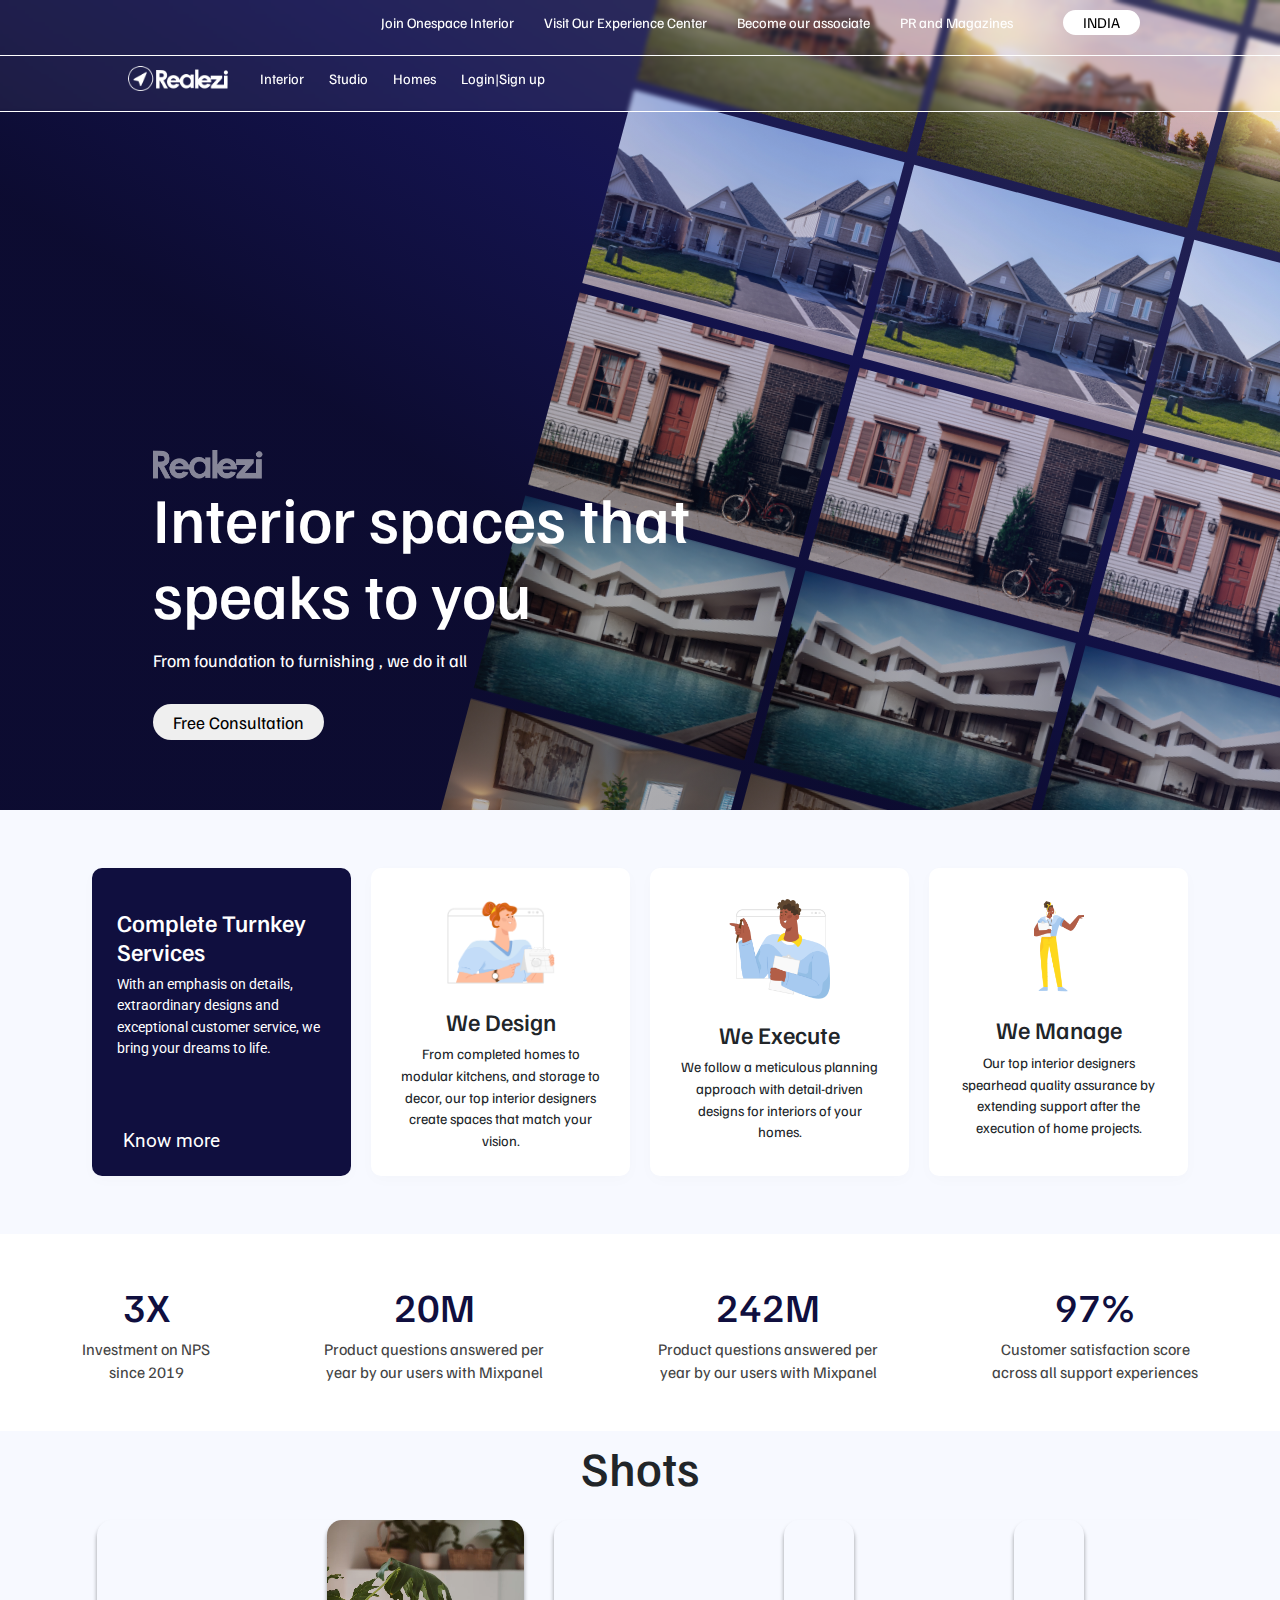
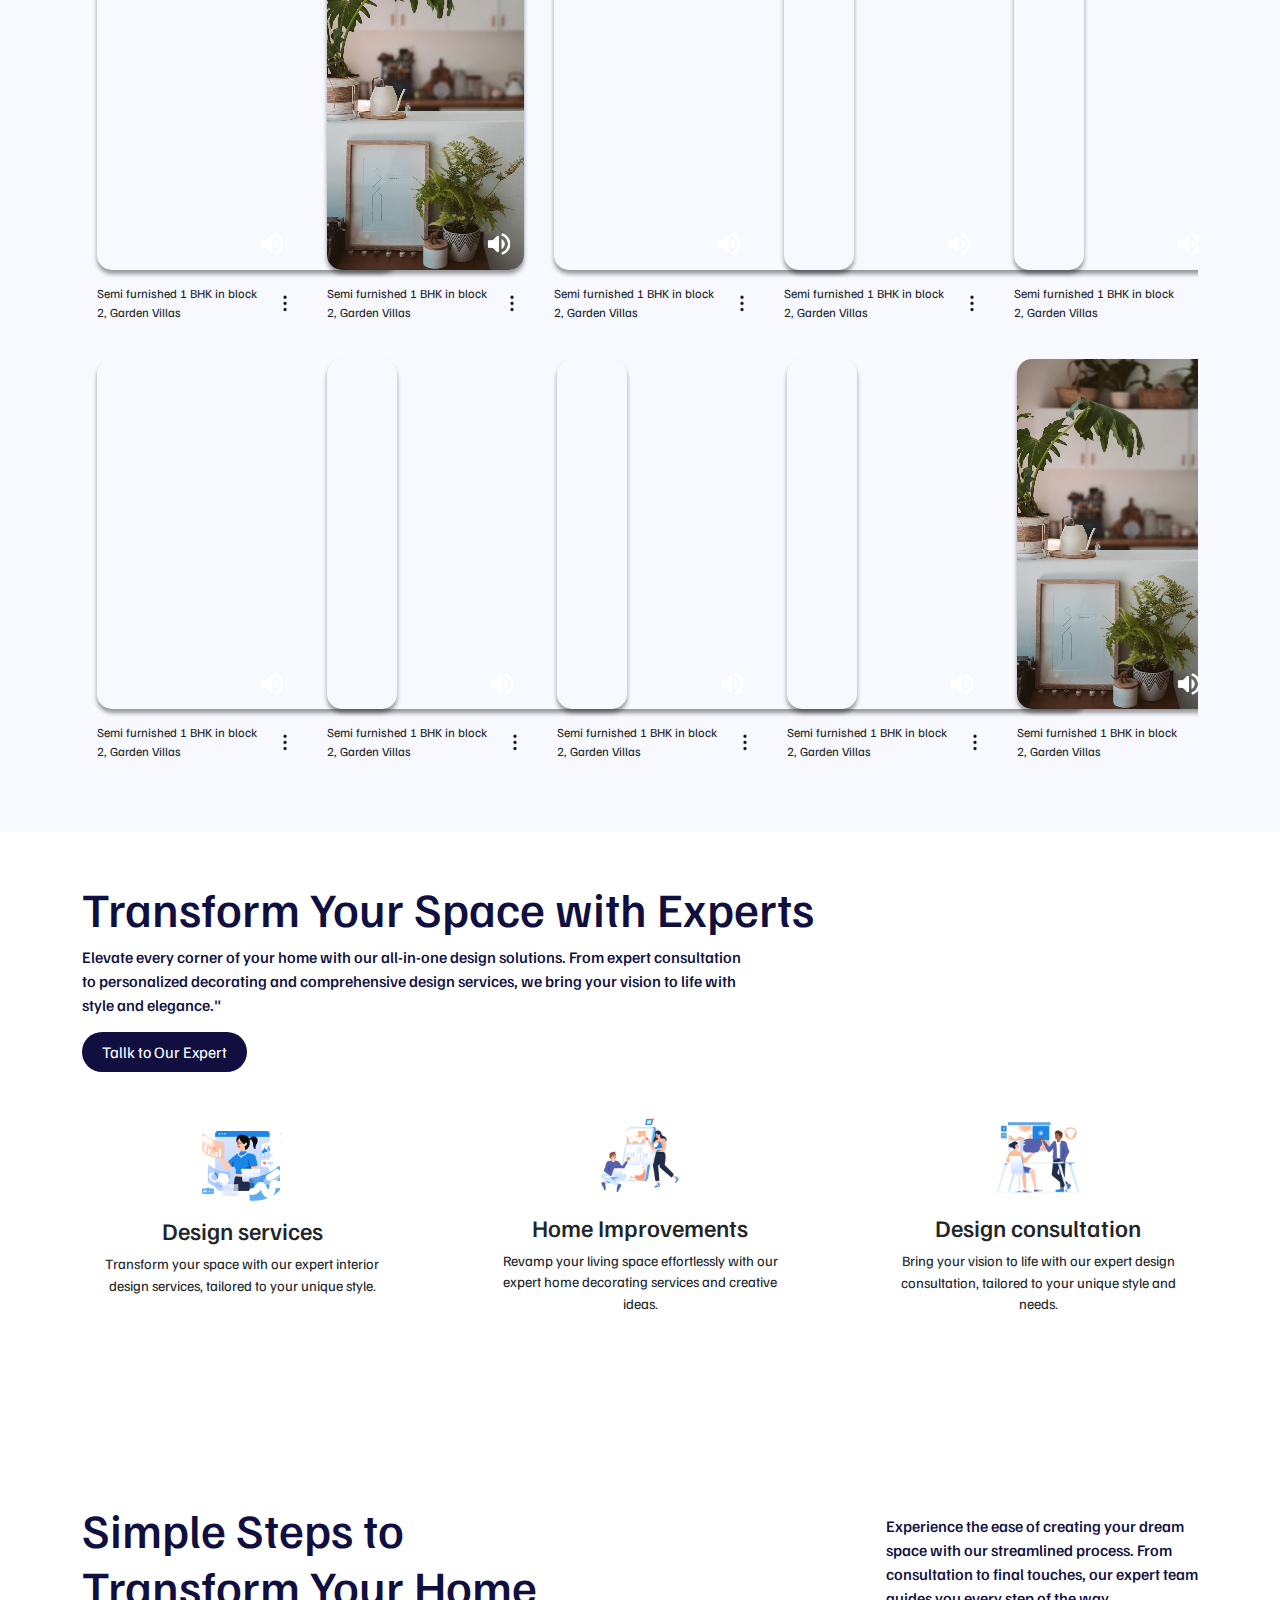
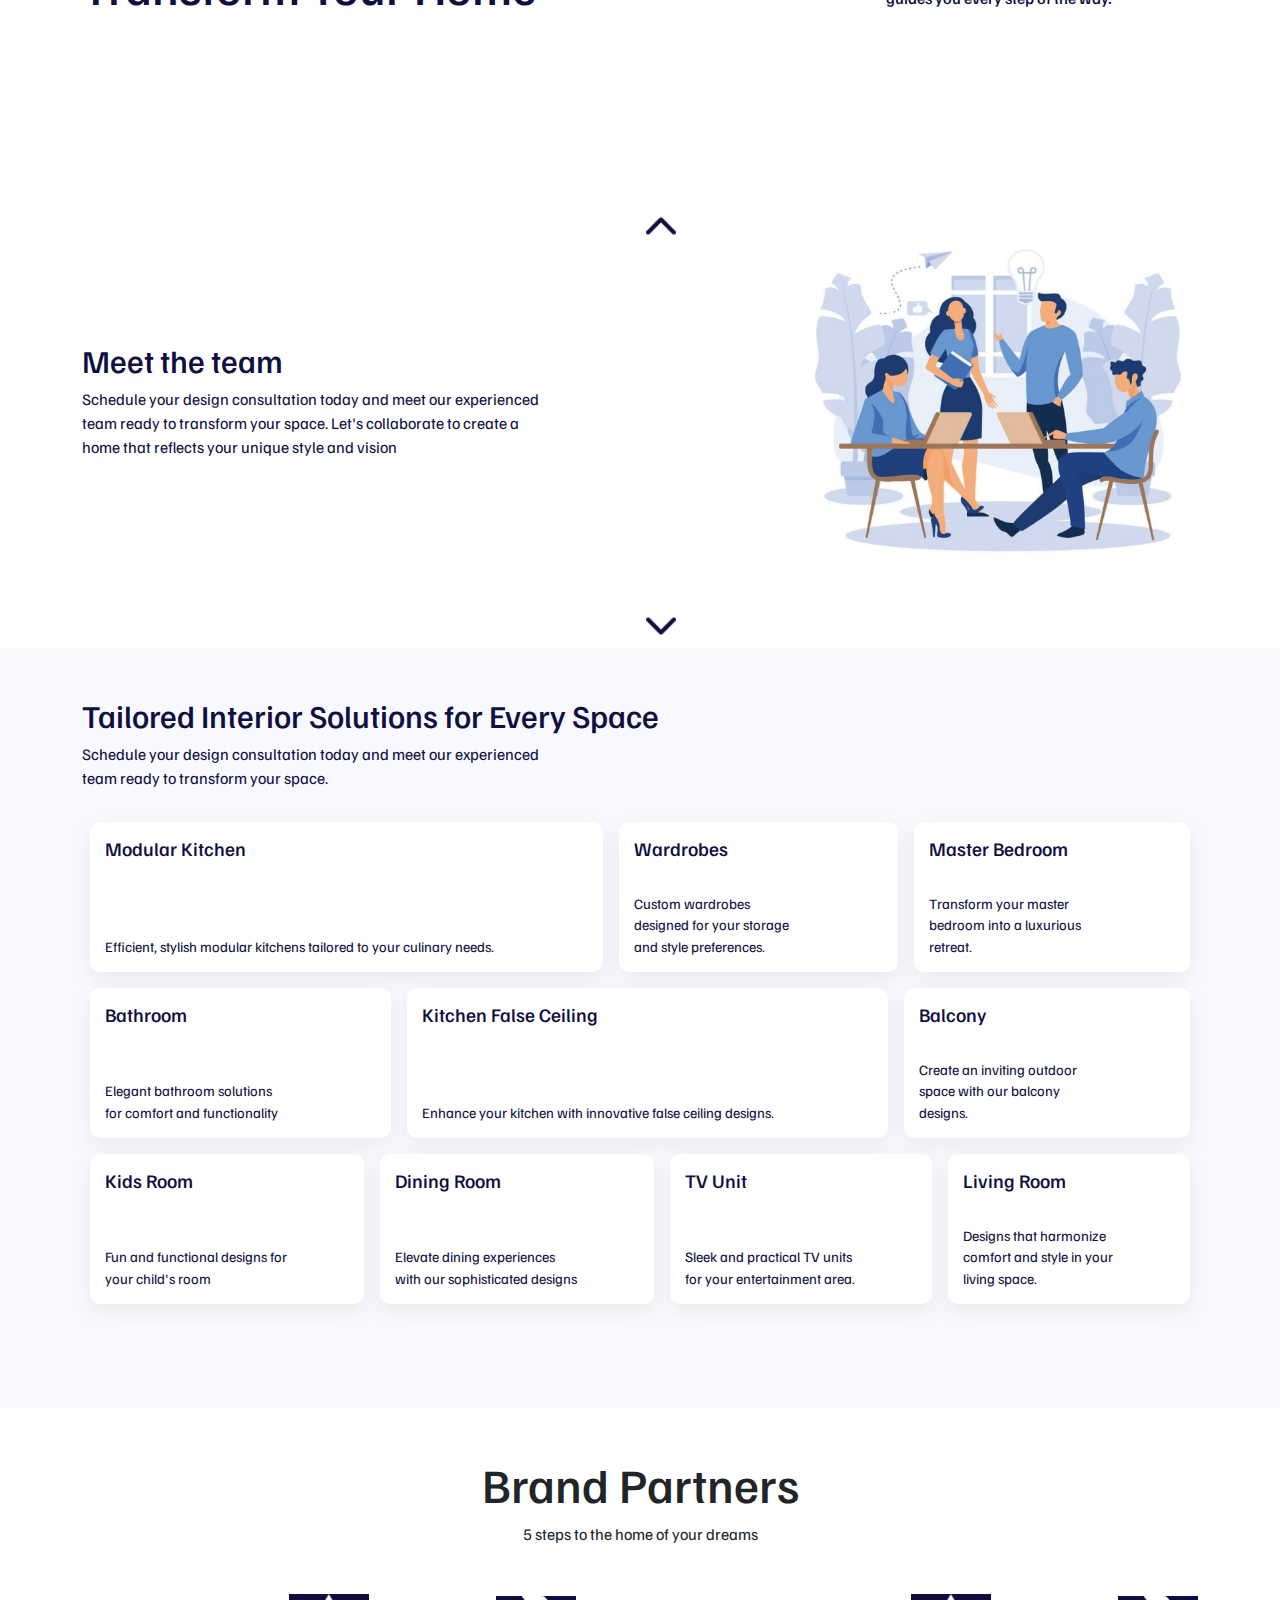
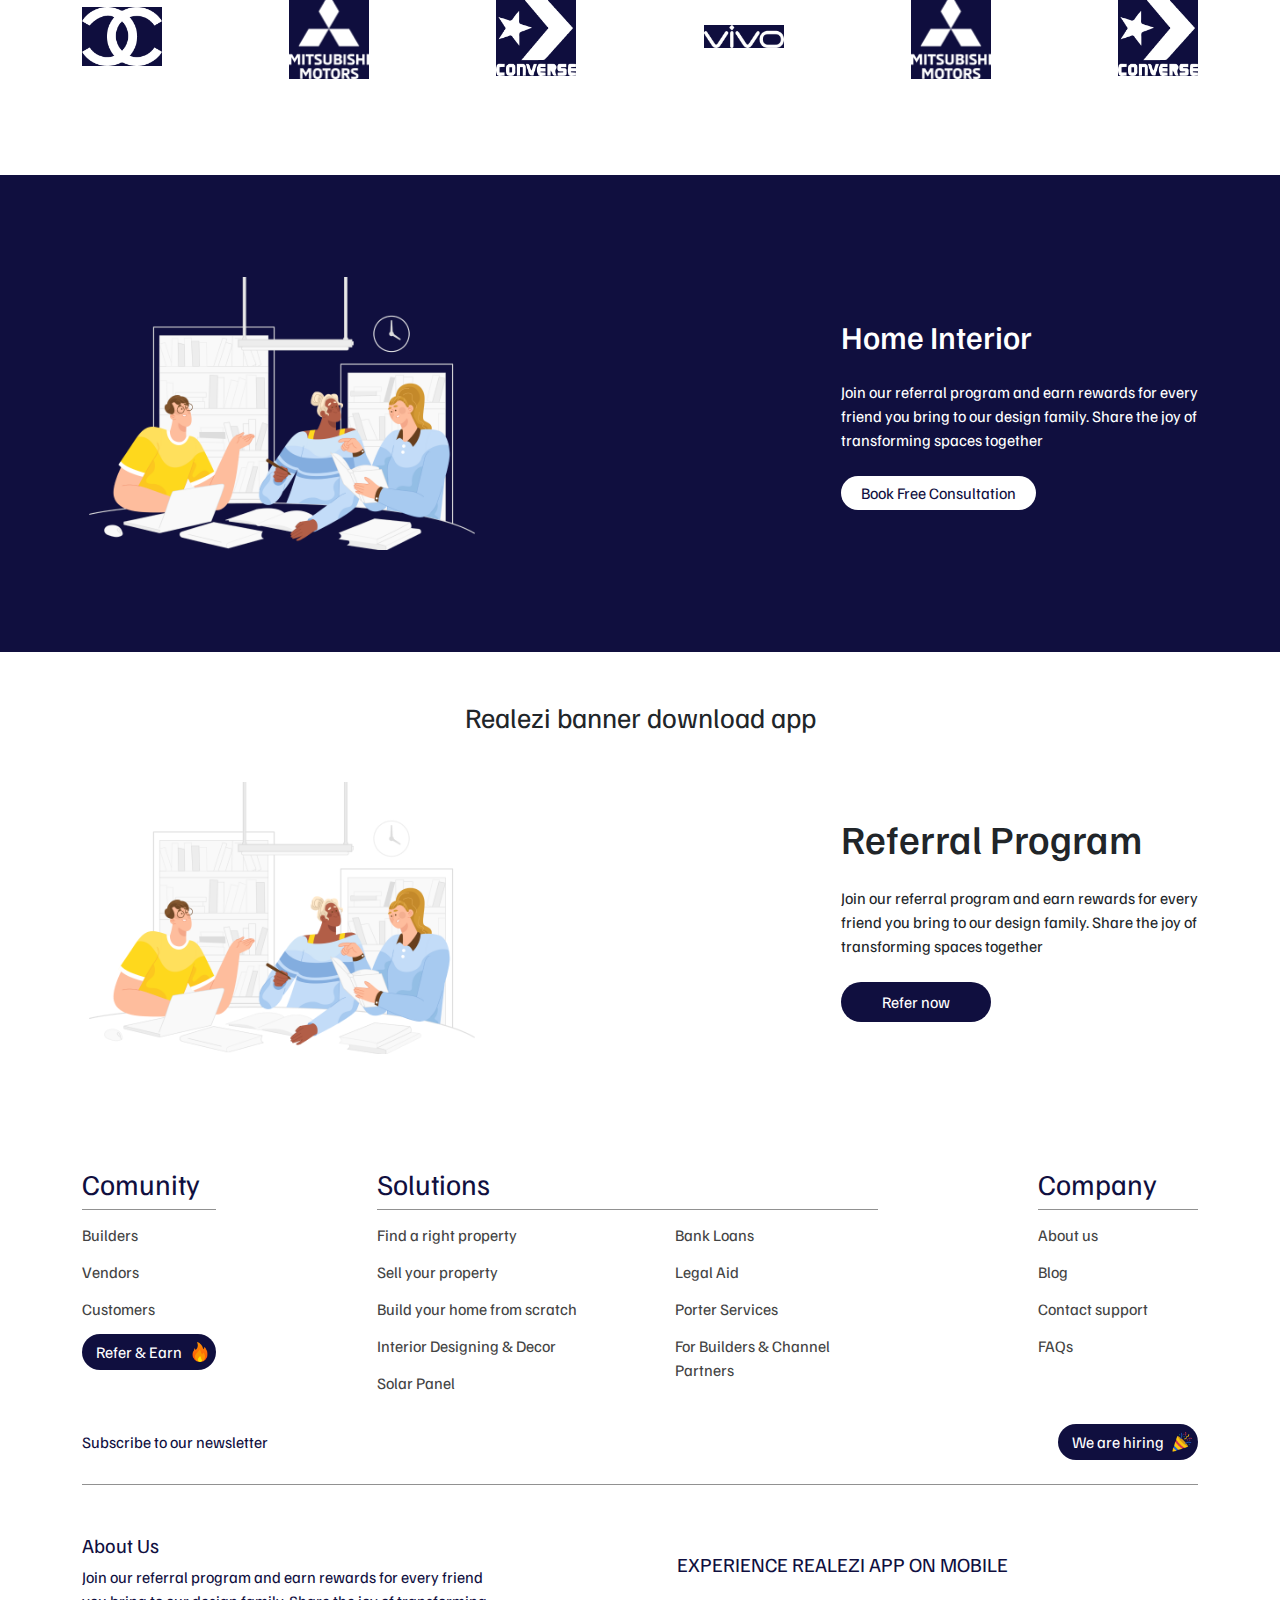
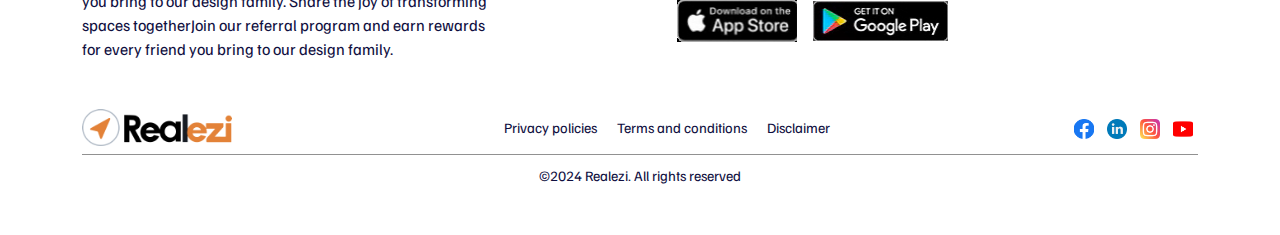
==== interior.html @ d4ebd0b7 "updated nab buttons and mabile view navbar" ====
<!DOCTYPE html>
<html lang="en">

<head>
    <meta charset="UTF-8">
    <meta name="viewport" content="width=device-width, initial-scale=1.0">
    <link rel="stylesheet" href="/style.css">
    <link href="https://cdn.jsdelivr.net/npm/bootstrap@5.3.3/dist/css/bootstrap.min.css" rel="stylesheet" />
    <link rel="preconnect" href="https://fonts.googleapis.com">
    <link rel="preconnect" href="https://fonts.gstatic.com" crossorigin>
    <link
        href="https://fonts.googleapis.com/css2?family=Familjen+Grotesk:ital,wght@0,400..700;1,400..700&family=Offside&display=swap"
        rel="stylesheet">
    <link rel="preconnect" href="https://fonts.googleapis.com">
    <link rel="preconnect" href="https://fonts.gstatic.com" crossorigin>
    <link
        href="https://fonts.googleapis.com/css2?family=Familjen+Grotesk:ital,wght@0,400..700;1,400..700&family=Offside&family=Roboto:ital,wght@0,100;0,300;0,400;0,500;0,700;0,900;1,100;1,300;1,400;1,500;1,700;1,900&display=swap"
        rel="stylesheet">
    <title>Realezi</title>
</head>

<body>
    <section class="section-one">
        <div class="slider-container d-flex">
            <div class="slider-wrapper">
                <div class="slider-item">
                    <img src="./images/houses/1.png" alt="Image 1">
                </div>
                <div class="slider-item">
                    <img src="./images/houses/2.png" alt="Image 1">
                </div>
                <div class="slider-item">
                    <img src="./images/houses/3.png" alt="Image 1">
                </div>
                <div class="slider-item">
                    <img src="./images/houses/4.png" alt="Image 1">
                </div>
                <div class="slider-item">
                    <img src="./images/houses/5.jpg" alt="Image 1">
                </div>
                <div class="slider-item">
                    <img src="./images/houses/6.jpg" alt="Image 1">
                </div>
                <div class="slider-item">
                    <img src="./images/houses/1.png" alt="Image 1">
                </div>
                <div class="slider-item">
                    <img src="./images/houses/2.png" alt="Image 1">
                </div>
                <div class="slider-item">
                    <img src="./images/houses/3.png" alt="Image 1">
                </div>
                <div class="slider-item">
                    <img src="./images/houses/4.png" alt="Image 1">
                </div>
                <div class="slider-item">
                    <img src="./images/houses/5.jpg" alt="Image 1">
                </div>
                <div class="slider-item">
                    <img src="./images/houses/6.jpg" alt="Image 1">
                </div>
                <div class="slider-item">
                    <img src="./images/houses/1.png" alt="Image 1">
                </div>
                <div class="slider-item">
                    <img src="./images/houses/2.png" alt="Image 1">
                </div>
                <div class="slider-item">
                    <img src="./images/houses/3.png" alt="Image 1">
                </div>
                <div class="slider-item">
                    <img src="./images/houses/4.png" alt="Image 1">
                </div>
                <div class="slider-item">
                    <img src="./images/houses/5.jpg" alt="Image 1">
                </div>
                <div class="slider-item">
                    <img src="./images/houses/6.jpg" alt="Image 1">
                </div>
                <div class="slider-item">
                    <img src="./images/houses/1.png" alt="Image 1">
                </div>
                <div class="slider-item">
                    <img src="./images/houses/2.png" alt="Image 1">
                </div>
                <div class="slider-item">
                    <img src="./images/houses/3.png" alt="Image 1">
                </div>
                <div class="slider-item">
                    <img src="./images/houses/4.png" alt="Image 1">
                </div>
                <div class="slider-item">
                    <img src="./images/houses/5.jpg" alt="Image 1">
                </div>
                <div class="slider-item">
                    <img src="./images/houses/6.jpg" alt="Image 1">
                </div>
            </div>
            <div class="slider-wrapper">
                <div class="slider-item">
                    <img src="./images/houses/1.png" alt="Image 1">
                </div>
                <div class="slider-item">
                    <img src="./images/houses/2.png" alt="Image 1">
                </div>
                <div class="slider-item">
                    <img src="./images/houses/3.png" alt="Image 1">
                </div>
                <div class="slider-item">
                    <img src="./images/houses/4.png" alt="Image 1">
                </div>
                <div class="slider-item">
                    <img src="./images/houses/5.jpg" alt="Image 1">
                </div>
                <div class="slider-item">
                    <img src="./images/houses/6.jpg" alt="Image 1">
                </div>
                <div class="slider-item">
                    <img src="./images/houses/1.png" alt="Image 1">
                </div>
                <div class="slider-item">
                    <img src="./images/houses/2.png" alt="Image 1">
                </div>
                <div class="slider-item">
                    <img src="./images/houses/3.png" alt="Image 1">
                </div>
                <div class="slider-item">
                    <img src="./images/houses/4.png" alt="Image 1">
                </div>
                <div class="slider-item">
                    <img src="./images/houses/5.jpg" alt="Image 1">
                </div>
                <div class="slider-item">
                    <img src="./images/houses/6.jpg" alt="Image 1">
                </div>
                <div class="slider-item">
                    <img src="./images/houses/1.png" alt="Image 1">
                </div>
                <div class="slider-item">
                    <img src="./images/houses/2.png" alt="Image 1">
                </div>
                <div class="slider-item">
                    <img src="./images/houses/3.png" alt="Image 1">
                </div>
                <div class="slider-item">
                    <img src="./images/houses/4.png" alt="Image 1">
                </div>
                <div class="slider-item">
                    <img src="./images/houses/5.jpg" alt="Image 1">
                </div>
                <div class="slider-item">
                    <img src="./images/houses/6.jpg" alt="Image 1">
                </div>
                <div class="slider-item">
                    <img src="./images/houses/1.png" alt="Image 1">
                </div>
                <div class="slider-item">
                    <img src="./images/houses/2.png" alt="Image 1">
                </div>
                <div class="slider-item">
                    <img src="./images/houses/3.png" alt="Image 1">
                </div>
                <div class="slider-item">
                    <img src="./images/houses/4.png" alt="Image 1">
                </div>
                <div class="slider-item">
                    <img src="./images/houses/5.jpg" alt="Image 1">
                </div>
                <div class="slider-item">
                    <img src="./images/houses/6.jpg" alt="Image 1">
                </div>
                <div class="slider-item">
                    <img src="./images/houses/1.png" alt="Image 1">
                </div>
                <div class="slider-item">
                    <img src="./images/houses/2.png" alt="Image 1">
                </div>
                <div class="slider-item">
                    <img src="./images/houses/3.png" alt="Image 1">
                </div>
                <div class="slider-item">
                    <img src="./images/houses/4.png" alt="Image 1">
                </div>
                <div class="slider-item">
                    <img src="./images/houses/5.jpg" alt="Image 1">
                </div>
                <div class="slider-item">
                    <img src="./images/houses/6.jpg" alt="Image 1">
                </div>
                <div class="slider-item">
                    <img src="./images/houses/1.png" alt="Image 1">
                </div>
                <div class="slider-item">
                    <img src="./images/houses/2.png" alt="Image 1">
                </div>
                <div class="slider-item">
                    <img src="./images/houses/3.png" alt="Image 1">
                </div>
                <div class="slider-item">
                    <img src="./images/houses/4.png" alt="Image 1">
                </div>
                <div class="slider-item">
                    <img src="./images/houses/5.jpg" alt="Image 1">
                </div>
                <div class="slider-item">
                    <img src="./images/houses/6.jpg" alt="Image 1">
                </div>
                <div class="slider-item">
                    <img src="./images/houses/1.png" alt="Image 1">
                </div>
                <div class="slider-item">
                    <img src="./images/houses/2.png" alt="Image 1">
                </div>
                <div class="slider-item">
                    <img src="./images/houses/3.png" alt="Image 1">
                </div>
                <div class="slider-item">
                    <img src="./images/houses/4.png" alt="Image 1">
                </div>
                <div class="slider-item">
                    <img src="./images/houses/5.jpg" alt="Image 1">
                </div>
                <div class="slider-item">
                    <img src="./images/houses/6.jpg" alt="Image 1">
                </div>
                <div class="slider-item">
                    <img src="./images/houses/1.png" alt="Image 1">
                </div>
                <div class="slider-item">
                    <img src="./images/houses/2.png" alt="Image 1">
                </div>
                <div class="slider-item">
                    <img src="./images/houses/3.png" alt="Image 1">
                </div>
                <div class="slider-item">
                    <img src="./images/houses/4.png" alt="Image 1">
                </div>
                <div class="slider-item">
                    <img src="./images/houses/5.jpg" alt="Image 1">
                </div>
                <div class="slider-item">
                    <img src="./images/houses/6.jpg" alt="Image 1">
                </div>
            </div>
            <div class="slider-wrapper">
                <div class="slider-item">
                    <img src="./images/houses/1.png" alt="Image 1">
                </div>
                <div class="slider-item">
                    <img src="./images/houses/2.png" alt="Image 1">
                </div>
                <div class="slider-item">
                    <img src="./images/houses/3.png" alt="Image 1">
                </div>
                <div class="slider-item">
                    <img src="./images/houses/4.png" alt="Image 1">
                </div>
                <div class="slider-item">
                    <img src="./images/houses/5.jpg" alt="Image 1">
                </div>
                <div class="slider-item">
                    <img src="./images/houses/6.jpg" alt="Image 1">
                </div>
                <div class="slider-item">
                    <img src="./images/houses/1.png" alt="Image 1">
                </div>
                <div class="slider-item">
                    <img src="./images/houses/2.png" alt="Image 1">
                </div>
                <div class="slider-item">
                    <img src="./images/houses/3.png" alt="Image 1">
                </div>
                <div class="slider-item">
                    <img src="./images/houses/4.png" alt="Image 1">
                </div>
                <div class="slider-item">
                    <img src="./images/houses/5.jpg" alt="Image 1">
                </div>
                <div class="slider-item">
                    <img src="./images/houses/6.jpg" alt="Image 1">
                </div>
                <div class="slider-item">
                    <img src="./images/houses/1.png" alt="Image 1">
                </div>
                <div class="slider-item">
                    <img src="./images/houses/2.png" alt="Image 1">
                </div>
                <div class="slider-item">
                    <img src="./images/houses/3.png" alt="Image 1">
                </div>
                <div class="slider-item">
                    <img src="./images/houses/4.png" alt="Image 1">
                </div>
                <div class="slider-item">
                    <img src="./images/houses/5.jpg" alt="Image 1">
                </div>
                <div class="slider-item">
                    <img src="./images/houses/6.jpg" alt="Image 1">
                </div>
                <div class="slider-item">
                    <img src="./images/houses/1.png" alt="Image 1">
                </div>
                <div class="slider-item">
                    <img src="./images/houses/2.png" alt="Image 1">
                </div>
                <div class="slider-item">
                    <img src="./images/houses/3.png" alt="Image 1">
                </div>
                <div class="slider-item">
                    <img src="./images/houses/4.png" alt="Image 1">
                </div>
                <div class="slider-item">
                    <img src="./images/houses/5.jpg" alt="Image 1">
                </div>
                <div class="slider-item">
                    <img src="./images/houses/6.jpg" alt="Image 1">
                </div>
            </div>
        </div>

        <nav class="nav">
            <div class="upper-nav">
                <div class="container d-flex align-items-center justify-content-end">
                    <ul class="d-flex align-items-center">
                        <li class="active">Join Onespace Interior</li>
                        <li>Visit Our Experience Center</li>
                        <li>Become our associate</li>
                        <li>PR and Magazines</li>
                    </ul>
                    <p>INDIA</p>
                </div>
            </div>
            <div class="lower-nav">
                <div class="container d-flex align-items-center justify-content-betweens">
                    <div class="d-flex align-items-center w-100">
                        <img src=" ./images/logo.png" alt="logo" width="100px">
                        <ul class="d-flex align-items-center">
                            <li>Interior</li>
                            <li>Studio</li>
                            <li>Homes</li>
                            <li>Login|Sign up</li>
                        </ul>
                    </div>
                    <img src="./images/hamburger-menu.png" width="25px" alt="Hamburger Menu Icon"
                        class="hamburger-menu">
                </div>
            </div>
            <div class="mobile-nav">
                <img src="./images/close.png" width="30px" alt="Close Icon" class="close-icon">
                <img src="./images/logo.png" width="150px" alt="Company Logo">
                <ul>
                    <li>Interior</li>
                    <li>Studio</li>
                    <li>Homes</li>
                    <li>Login|Sign up</li>
                </ul>
            </div>
            </div>
        </nav>

        <header class="header-content">
            <div class="container">
                <img src="./images//logo2.png" alt="Logo" width="110px">
                <h1>Interior spaces that<br /> speaks to you </h1>
                <p>From foundation to furnishing , we do it all</p>
                <button id="open-section-one-modal-container">Free Consultation</button>
            </div>
        </header>
    </section>

    <div class="section-one-modal-container modal-container">
        <div class="container">
            <div class="section-one-modal modals">
                <h4>Please share your details</h4>
                <form>
                    <input type="text" placeholder="Name" name="name">
                    <div class="d-flex align-items-end justify-content-start">
                        <select name="country-code">
                            <option value="+91" selected>+91</option>
                            <option value="+1">+1</option>
                            <option value="+44">+44</option>
                            <option value="+81">+81</option>
                            <option value="+7">+7</option>
                        </select>
                        <input type="number" name="phone-number" placeholder="Enter mobile number">
                    </div>
                    <input type="email" name="email" placeholder="EMAIL ID">
                    <div class="property-type-dropdown">
                        <div class="label d-flex align-items-center justify-content-between">
                            <p>Property Type</p>
                            <img src="./images/down-arrow.png" alt="Down arrow icon" width="12px">
                        </div>
                        <ul class="dropdown-options d-flex align-items-center justify-content-between">
                            <li>Apartment</li>
                            <li>Duplex</li>
                            <li>Penthouse</li>
                            <li>Villa</li>
                            <li>Studio</li>
                            <li>Independent House</li>
                        </ul>
                    </div>
                </form>
                <div class="d-flex align-items-center justify-content-start">
                    <input type="checkbox" id="checkboxId" name="checkboxName" value="checkboxValue">
                    <label for="checkboxId">By submitting this form, I agree to accept and agree to Realezi’s
                        T&C</label>
                </div>
                <button type="submit">Submit</button>
            </div>
        </div>
    </div>

    <section class="section-two py-5">
        <div class="container">
            <div class="card-container d-flex justify-content-center">
                <!-- <div class="d-flex"> -->
                <div class="card card-one">
                    <h3>Complete Turnkey
                        Services</h3>
                    <p>With an emphasis on details, extraordinary designs and exceptional customer service, we
                        bring
                        your dreams to life.</p>
                    <button>Know more</button>
                </div>
                <div class="card">
                    <img src="./images/img1.png" alt="" width="110px">
                    <h3>We Design
                    </h3>
                    <p>From completed homes to modular kitchens, and storage to decor, our top interior
                        designers
                        create
                        spaces that match your vision.
                    </p>
                </div>
                <!-- </div>
                    <div class="d-flex"> -->
                <div class="card">
                    <img src="./images/img2.png" alt="" width="110px">
                    <h3>We Execute
                    </h3>
                    <p>We follow a meticulous planning approach with detail-driven designs for interiors of your
                        homes.

                    </p>
                </div>
                <div class="card">
                    <img src="./images/img3.png" alt="" width="50px">
                    <h3>We Manage
                    </h3>
                    <p>Our top interior designers spearhead quality assurance by extending support after the
                        execution
                        of home projects.
                    </p>
                </div>
                <!-- </div> -->
            </div>
        </div>
    </section>

    <section class="section-three py-5">
        <div class="container d-flex align-items-center justify-content-between">
            <div class="text-center">
                <h2>3X</h2>
                <p>Investment on NPS<br> since 2019</p>
            </div>
            <div class="text-center">
                <h2>20M</h2>
                <p>Product questions answered per<br> year by our users with Mixpanel</p>
            </div>
            <div class="text-center">
                <h2>242M</h2>
                <p>Product questions answered per<br> year by our users with Mixpanel</p>
            </div>
            <div class="text-center">
                <h2>97%</h2>
                <p>Customer satisfaction score<br> across all support experiences</p>
            </div>
        </div>
    </section>

    <section class="section-four pb-5 pt-2">
        <div class="container">
            <h2>Shots</h2>
            <div class="video-slider ">
                <button class="nav-btn prev-btn"><img src="./images/arrow-down.png" width="30px"></button>
                <div class="video-container d-flex">
                    <div class="video">
                        <video>
                            <source src="./videos/1.mp4" type="video/mp4">
                            <source src="./videos/1.mp4" type="video/ogg">
                            Your browser does not support the video tag.
                        </video>
                        <img src="./images/volume-up.png" alt="Volumn up icon" width="30px"
                            class="volume-icon volume-up">
                        <img src="./images/volume-off.png" alt="Volumn up icon" width="30px"
                            class="volume-icon volume-off hidden">
                        <div class="d-flex align-items-center justify-content-between my-2">
                            <p>Semi furnished 1 BHK in block<br> 2, Garden Villas</p>
                            <img src="./images/more.png" alt="Three vertical dot menu icon" width="24px">
                        </div>
                    </div>
                    <div class="video">
                        <video>
                            <source src="./videos/2.mp4" type="video/mp4">
                            <source src="./videos/2.mp4" type="video/ogg">
                            Your browser does not support the video tag.
                        </video>
                        <img src="./images/volume-up.png" alt="Volumn up icon" width="30px"
                            class="volume-icon volume-up">
                        <img src="./images/volume-off.png" alt="Volumn up icon" width="30px"
                            class="volume-icon volume-off hidden">
                        <div class="d-flex align-items-center justify-content-between my-2">
                            <p>Semi furnished 1 BHK in block<br> 2, Garden Villas</p>
                            <img src="./images/more.png" alt="Three vertical dot menu icon" width="24px">
                        </div>
                    </div>
                    <div class="video">
                        <video>
                            <source src="./videos/3.mp4" type="video/mp4">
                            <source src="./videos/3.mp4" type="video/ogg">
                            Your browser does not support the video tag.
                        </video>
                        <img src="./images/volume-up.png" alt="Volumn up icon" width="30px"
                            class="volume-icon volume-up">
                        <img src="./images/volume-off.png" alt="Volumn up icon" width="30px"
                            class="volume-icon volume-off hidden">
                        <div class="d-flex align-items-center justify-content-between my-2">
                            <p>Semi furnished 1 BHK in block<br> 2, Garden Villas</p>
                            <img src="./images/more.png" alt="Three vertical dot menu icon" width="24px">
                        </div>
                    </div>
                    <div class="video">
                        <video>
                            <source src="./videos/4.mp4" type="video/mp4">
                            <source src="./videos/4.mp4" type="video/ogg">
                            Your browser does not support the video tag.
                        </video>
                        <img src="./images/volume-up.png" alt="Volumn up icon" width="30px"
                            class="volume-icon volume-up">
                        <img src="./images/volume-off.png" alt="Volumn up icon" width="30px"
                            class="volume-icon volume-off hidden">
                        <div class="d-flex align-items-center justify-content-between my-2">
                            <p>Semi furnished 1 BHK in block<br> 2, Garden Villas</p>
                            <img src="./images/more.png" alt="Three vertical dot menu icon" width="24px">
                        </div>
                    </div>
                    <div class="video">
                        <video>
                            <source src="./videos/5.mp4" type="video/mp4">
                            <source src="./videos/5.mp4" type="video/ogg">
                            Your browser does not support the video tag.
                        </video>
                        <img src="./images/volume-up.png" alt="Volumn up icon" width="30px"
                            class="volume-icon volume-up">
                        <img src="./images/volume-off.png" alt="Volumn up icon" width="30px"
                            class="volume-icon volume-off hidden">
                        <div class="d-flex align-items-center justify-content-between my-2">
                            <p>Semi furnished 1 BHK in block<br> 2, Garden Villas</p>
                            <img src="./images/more.png" alt="Three vertical dot menu icon" width="24px">
                        </div>
                    </div>
                    <div class="video">
                        <video>
                            <source src="./videos/6.mp4" type="video/mp4">
                            <source src="./videos/6.mp4" type="video/ogg">
                            Your browser does not support the video tag.
                        </video>
                        <img src="./images/volume-up.png" alt="Volumn up icon" width="30px"
                            class="volume-icon volume-up">
                        <img src="./images/volume-off.png" alt="Volumn up icon" width="30px"
                            class="volume-icon volume-off hidden">
                        <div class="d-flex align-items-center justify-content-between my-2">
                            <p>Semi furnished 1 BHK in block<br> 2, Garden Villas</p>
                            <img src="./images/more.png" alt="Three vertical dot menu icon" width="24px">
                        </div>
                    </div>
                    <div class="video">
                        <video>
                            <source src="./videos/7.mp4" type="video/mp4">
                            <source src="./videos/7.mp4" type="video/ogg">
                            Your browser does not support the video tag.
                        </video>
                        <img src="./images/volume-up.png" alt="Volumn up icon" width="30px"
                            class="volume-icon volume-up">
                        <img src="./images/volume-off.png" alt="Volumn up icon" width="30px"
                            class="volume-icon volume-off hidden">

                        <div class="d-flex align-items-center justify-content-between my-2">
                            <p>Semi furnished 1 BHK in block<br> 2, Garden Villas</p>
                            <img src="./images/more.png" alt="Three vertical dot menu icon" width="24px">
                        </div>
                    </div>
                </div>
                <button class="nav-btn next-btn"><img src="./images/arrow-down.png" width="30px"></button>
            </div>
            <div class="video-slider">
                <button class="nav-btn prev-btn"><img src="./images/arrow-down.png" width="30px"></button>
                <div class="video-container d-flex">
                    <div class="video">
                        <video>
                            <source src="./videos/8.mp4" type="video/mp4">
                            <source src="./videos/8.mp4" type="video/ogg">
                            Your browser does not support the video tag.
                        </video>
                        <img src="./images/volume-up.png" alt="Volumn up icon" width="30px"
                            class="volume-icon volume-up">
                        <img src="./images/volume-off.png" alt="Volumn up icon" width="30px"
                            class="volume-icon volume-off hidden">
                        <div class="d-flex align-items-center justify-content-between my-2">
                            <p>Semi furnished 1 BHK in block<br> 2, Garden Villas</p>
                            <img src="./images/more.png" alt="Three vertical dot menu icon" width="24px">
                        </div>
                    </div>
                    <div class="video">
                        <video>
                            <source src="./videos/5.mp4" type="video/mp4">
                            <source src="./videos/5.mp4" type="video/ogg">
                            Your browser does not support the video tag.
                        </video>
                        <img src="./images/volume-up.png" alt="Volumn up icon" width="30px"
                            class="volume-icon volume-up">
                        <img src="./images/volume-off.png" alt="Volumn up icon" width="30px"
                            class="volume-icon volume-off hidden">
                        <div class="d-flex align-items-center justify-content-between my-2">
                            <p>Semi furnished 1 BHK in block<br> 2, Garden Villas</p>
                            <img src="./images/more.png" alt="Three vertical dot menu icon" width="24px">
                        </div>
                    </div>
                    <div class="video">
                        <video>
                            <source src="./videos/7.mp4" type="video/mp4">
                            <source src="./videos/7.mp4" type="video/ogg">
                            Your browser does not support the video tag.
                        </video>
                        <img src="./images/volume-up.png" alt="Volumn up icon" width="30px"
                            class="volume-icon volume-up">
                        <img src="./images/volume-off.png" alt="Volumn up icon" width="30px"
                            class="volume-icon volume-off hidden">
                        <div class="d-flex align-items-center justify-content-between my-2">
                            <p>Semi furnished 1 BHK in block<br> 2, Garden Villas</p>
                            <img src="./images/more.png" alt="Three vertical dot menu icon" width="24px">
                        </div>
                    </div>
                    <div class="video">
                        <video>
                            <source src="./videos/6.mp4" type="video/mp4">
                            <source src="./videos/6.mp4" type="video/ogg">
                            Your browser does not support the video tag.
                        </video>
                        <img src="./images/volume-up.png" alt="Volumn up icon" width="30px"
                            class="volume-icon volume-up">
                        <img src="./images/volume-off.png" alt="Volumn up icon" width="30px"
                            class="volume-icon volume-off hidden">
                        <div class="d-flex align-items-center justify-content-between my-2">
                            <p>Semi furnished 1 BHK in block<br> 2, Garden Villas</p>
                            <img src="./images/more.png" alt="Three vertical dot menu icon" width="24px">
                        </div>
                    </div>
                    <div class="video">
                        <video>
                            <source src="./videos/2.mp4" type="video/mp4">
                            <source src="./videos/2.mp4" type="video/ogg">
                            Your browser does not support the video tag.
                        </video>
                        <img src="./images/volume-up.png" alt="Volumn up icon" width="30px"
                            class="volume-icon volume-up">
                        <img src="./images/volume-off.png" alt="Volumn up icon" width="30px"
                            class="volume-icon volume-off hidden">
                        <div class="d-flex align-items-center justify-content-between my-2">
                            <p>Semi furnished 1 BHK in block<br> 2, Garden Villas</p>
                            <img src="./images/more.png" alt="Three vertical dot menu icon" width="24px">
                        </div>
                    </div>
                    <div class="video">
                        <video>
                            <source src="./videos/3.mp4" type="video/mp4">
                            <source src="./videos/3.mp4" type="video/ogg">
                            Your browser does not support the video tag.
                        </video>
                        <img src="./images/volume-up.png" alt="Volumn up icon" width="30px"
                            class="volume-icon volume-up">
                        <img src="./images/volume-off.png" alt="Volumn up icon" width="30px"
                            class="volume-icon volume-off hidden">
                        <div class="d-flex align-items-center justify-content-between my-2">
                            <p>Semi furnished 1 BHK in block<br> 2, Garden Villas</p>
                            <img src="./images/more.png" alt="Three vertical dot menu icon" width="24px">
                        </div>
                    </div>
                    <div class="video">
                        <video>
                            <source src="./videos/1.mp4" type="video/mp4">
                            <source src="./videos/1.mp4" type="video/ogg">
                            Your browser does not support the video tag.
                        </video>
                        <img src="./images/volume-up.png" alt="Volumn up icon" width="30px"
                            class="volume-icon volume-up">
                        <img src="./images/volume-off.png" alt="Volumn up icon" width="30px"
                            class="volume-icon volume-off hidden">
                        <div class="d-flex align-items-center justify-content-between my-2">
                            <p>Semi furnished 1 BHK in block<br> 2, Garden Villas</p>
                            <img src="./images/more.png" alt="Three vertical dot menu icon" width="24px">
                        </div>
                    </div>
                </div>
                <button class="nav-btn next-btn"><img src="./images/arrow-down.png" width="30px"></button>
            </div>
        </div>
    </section>

    <section class="section-five py-5">
        <div class="container">
            <h2>Transform Your Space with Experts</h2>
            <p>Elevate every corner of your home with our all-in-one design solutions. From expert consultation<br>
                to
                personalized decorating and comprehensive design services, we bring your vision to life with<br>
                style
                and
                elegance."</p>
            <button id="open-section-five-modal-container">Tallk to Our Expert</button>
            <div class="card-container d-flex align-items-center justify-content-between">
                <div class="card text-center">
                    <img src="./images/img4.png" alt="" width="80px">
                    <h3>Design services</h3>
                    <p>Transform your space with our expert interior design services, tailored to your unique style.
                    </p>
                </div>
                <div class="card text-center">
                    <img src="./images/img5.png" alt="" width="120px">
                    <h3>Home Improvements</h3>
                    <p>Revamp your living space effortlessly with our expert home decorating services and creative
                        ideas.</p>
                </div>
                <div class="card text-center">
                    <img src="./images/img6.png" alt="" width="120px">
                    <h3>Design consultation</h3>
                    <p>Bring your vision to life with our expert design consultation, tailored to your unique style
                        and
                        needs.</p>
                </div>
            </div>
        </div>
    </section>

    <section class="section-five-modal-container modal-container">
        <div class="container">
            <div class="section-five-modal modals">
                <h4>Please share your details</h4>
                <form>
                    <input type="text" placeholder="Name" name="name">
                    <div class="d-flex align-items-end justify-content-start">
                        <select name="country-code">
                            <option value="+91" selected>+91</option>
                            <option value="+1">+1</option>
                            <option value="+44">+44</option>
                            <option value="+81">+81</option>
                            <option value="+7">+7</option>
                        </select>
                        <input type="number" name="phone-number" placeholder="Enter mobile number">
                    </div>
                    <input type="email" name="email" placeholder="EMAIL ID">
                    <div class="property-type-dropdown">
                        <div class="label d-flex align-items-center justify-content-between">
                            <p>Property Type</p>
                            <img src="./images/down-arrow.png" alt="Down arrow icon" width="12px">
                        </div>
                        <ul class="dropdown-options d-flex align-items-center justify-content-between">
                            <li>Apartment</li>
                            <li>Duplex</li>
                            <li>Penthouse</li>
                            <li>Villa</li>
                            <li>Studio</li>
                            <li>Independent House</li>
                        </ul>

                    </div>
                    <div class="budget-dropdown">
                        <div class="label d-flex align-items-center justify-content-between">
                            <p>Budget</p>
                            <img src="./images/down-arrow.png" alt="Down arrow icon" width="12px">
                        </div>
                        <div class="dropdown-content">
                            <div class="range-slider position-relative">
                                <div class="slider-values d-flex align-items-center justify-content-between">
                                    <p id="minValue">Rs.0Cr</p>
                                    <p id="maxValue">Rs.500Cr</p>
                                </div>
                                <input type="range" min="0" max="500" value="0" id="minSlider">
                                <input type="range" min="0" max="500" value="500" id="maxSlider">
                                <div class="slider-labels d-flex align-items-center justify-content-between">
                                    <span>0</span>
                                    <span>
                                        <div class='line'></div>1Cr
                                    </span>
                                    <span>
                                        <div class='line'></div>2Cr
                                    </span>
                                    <span>
                                        <div class='line'></div>3Cr
                                    </span>
                                    <span>
                                        <div class='line'></div>4Cr
                                    </span>
                                    <span>5Cr+</span>
                                </div>
                            </div>
                        </div>
                    </div>
                </form>
                <div class="d-flex align-items-center justify-content-start">
                    <input type="checkbox" id="checkboxId" name="checkboxName" value="checkboxValue">
                    <label for="checkboxId">By submitting this form, I agree to accept and agree to Realezi’s
                        T&C</label>
                </div>
                <button type="submit">Submit</button>
            </div>
        </div>
    </section>

    <section class="section-six">
        <div class="container">
            <div class="section d-flex align-items-center justify-content-between">
                <h2>Simple Steps to<br> Transform Your Home</h2>
                <p>Experience the ease of creating your dream<br> space with our streamlined process. From<br>
                    consultation to
                    final touches, our expert team<br> guides you every step of the way.</p>
            </div>
        </div>
    </section>

    <section class="section-seven">
        <div class="container py-5">
            <button class="prev-btn"><img src="./images/arrow-down.png" width="30px"></button>
            <div class="slider-container">
                <div class="slider">
                    <div class="slide align-items-center justify-content-between">
                        <div class="content">
                            <h2>Meet the team </h2>
                            <p>Schedule your design consultation today and meet our experienced<br> team ready to
                                transform
                                your
                                space. Let's collaborate to create a<br> home that reflects your unique style and
                                vision
                            </p>
                        </div>
                        <img src="./images/img7.png" alt="" width="400px">
                    </div>
                    <div class="slide align-items-center justify-content-between">
                        <div class="content">
                            <h2>Meet the team </h2>
                            <p>Schedule your design consultation today and meet our experienced<br> team ready to
                                transform
                                your
                                space. Let's collaborate to create a<br> home that reflects your unique style and
                                vision
                            </p>
                        </div>
                        <img src="./images/img7.png" alt="" width="400px">
                    </div>
                    <div class="slide align-items-center justify-content-between">
                        <div class="content">
                            <h2>Meet the team </h2>
                            <p>Schedule your design consultation today and meet our experienced<br> team ready to
                                transform
                                your
                                space. Let's collaborate to create a<br> home that reflects your unique style and
                                vision
                            </p>
                        </div>
                        <img src="./images/img7.png" alt="" width="400px">
                    </div>
                </div>
            </div>
            <button class="next-btn"><img src="./images/arrow-down.png" width="30px"></button>
        </div>
    </section>

    <section class="section-eight py-5">
        <div class="container mb-5">
            <h2>Tailored Interior Solutions for Every Space</h2>
            <p class="mb-4">Schedule your design consultation today and meet our experienced<br> team ready to
                transform your
                space. </p>
            <div class="inner-container">
                <div class="card-container d-flex justify-content-center">
                    <div class="card flex-fill">
                        <h4>Modular Kitchen</h4>
                        <p>Efficient, stylish modular kitchens tailored to your culinary needs.</p>
                    </div>
                    <div class="card flex-grow-1">
                        <h4>Wardrobes</h4>
                        <p>Custom wardrobes<br> designed for your storage<br> and style preferences.</p>
                    </div>
                    <div class="card flex-grow-1">
                        <h4>Master Bedroom</h4>
                        <p>Transform your master<br> bedroom into a luxurious<br> retreat.</p>
                    </div>
                </div>
                <div class="card-container d-flex justify-content-center">
                    <div class="card flex-grow-1">
                        <h4>Bathroom</h4>
                        <p>Elegant bathroom solutions<br> for comfort and functionality</p>
                    </div>
                    <div class="card flex-fill">
                        <h4>Kitchen False Ceiling</h4>
                        <p>Enhance your kitchen with innovative false ceiling designs.</p>
                    </div>
                    <div class="card  flex-grow-1">
                        <h4>Balcony</h4>
                        <p>Create an inviting outdoor<br> space with our balcony<br> designs.</p>
                    </div>
                </div>
                <div class="card-container d-flex justify-content-center">
                    <div class="card flex-fill">
                        <h4>Kids Room</h4>
                        <p>Fun and functional designs for<br> your child's room</p>
                    </div>
                    <div class="card flex-fill">
                        <h4>Dining Room</h4>
                        <p>Elevate dining experiences<br> with our sophisticated designs</p>
                    </div>
                    <div class="card flex-fill">
                        <h4>TV Unit</h4>
                        <p>Sleek and practical TV units<br> for your entertainment area.</p>
                    </div>
                    <div class="card flex-fill">
                        <h4>Living Room</h4>
                        <p>Designs that harmonize<br> comfort and style in your<br> living space.</p>
                    </div>
                </div>
            </div>
        </div>
    </section>

    <section class="section-nine py-5 mb-5">
        <div class="container text-center">
            <h2>Brand Partners</h2>
            <p>5 steps to the home of your dreams</p>
            <div class="d-flex align-items-center justify-content-between mx-auto mt-5">
                <img src="./images/brand1.png" alt="">
                <img src="./images/brand2.png" alt="">
                <img src="./images/brand3.png" alt="">
                <img src="./images/brand4.png" alt="">
                <img src="./images/brand5.png" alt="">
                <img src="./images/brand6.png" alt="">
            </div>
        </div>
    </section>

    <section class="section-ten">
        <div class="container d-flex align-items-center justify-content-between">
            <img src="./images/img8.png" alt="" width="400px">
            <div class="content">
                <h2>Home Interior</h2>
                <p class="my-4">Join our referral program and earn rewards for every<br> friend you bring to our
                    design family.
                    Share the joy of<br> transforming spaces together</p>
                <button id="open-section-ten-modal-container">Book Free Consultation</button>
            </div>
        </div>
    </section>

    <section class="section-ten-modal-container modal-container">
        <div class="section-ten-modal modals">
            <h4>Please share your details</h4>
            <form>
                <input type="text" placeholder="Name" name="name">
                <div class="d-flex align-items-end justify-content-start">
                    <select name="country-code">
                        <option value="+91" selected>+91</option>
                        <option value="+1">+1</option>
                        <option value="+44">+44</option>
                        <option value="+81">+81</option>
                        <option value="+7">+7</option>
                    </select>
                    <input type="number" name="phone-number" placeholder="Enter mobile number">
                </div>
                <input type="email" name="email" placeholder="EMAIL ID">
                <input type="text" name="location" placeholder="Location">
            </form>
            <div class="d-flex align-items-center justify-content-start">
                <input type="checkbox" id="checkboxId" name="checkboxName" value="checkboxValue">
                <label for="checkboxId">By submitting this form, I agree to accept and agree to Realezi’s
                    T&C</label>
            </div>
            <button type="submit">Submit</button>
        </div>
    </section>

    <section class="section-eleven py-5">
        <div class="container">
            <h3 class="text-center fw-light fs-3 mb-5">Realezi banner download app</h3>
            <div class="section d-flex align-items-center justify-content-between">
                <img src="./images/img8.png" alt="" width="400px">
                <div class="content text-left">
                    <h2>Referral Program</h2>
                    <p class="my-4">Join our referral program and earn rewards for every<br> friend you bring to our
                        design
                        family. Share the joy of<br> transforming spaces together</p>
                    <button>Refer now</button>
                </div>
            </div>
        </div>
    </section>

    <footer class="footer py-5">
        <div class="container">
            <div class="upper-footer">
                <div class="d-flex align-items-start justify-content-between my-3">
                    <div>
                        <h4>Comunity</h4>
                        <ul>
                            <li>Builders</li>
                            <li>Vendors</li>
                            <li>Customers</li>
                        </ul>
                        <button class="align-items-center blue-btn">
                            <p class="mx-2">Refer & Earn</p>
                            <img src="./images/fire.png" alt="Fire icon" width="20px">
                        </button>
                    </div>
                    <div>
                        <h4>Solutions</h4>
                        <div class="d-flex">
                            <ul>
                                <li>Find a right property</li>
                                <li>Sell your property</li>
                                <li>Build your home from scratch</li>
                                <li>Interior Designing & Decor</li>
                                <li>Solar Panel</li>
                            </ul>
                            <ul class="px-5">
                                <li>Bank Loans</li>
                                <li>Legal Aid </li>
                                <li>Porter Services</li>
                                <li>For Builders & Channel<br>
                                    Partners</li>
                            </ul>
                        </div>
                    </div>
                    <div>
                        <h4>Company</h4>
                        <ul>
                            <li>About us</li>
                            <li>Blog</li>
                            <li>Contact support</li>
                            <li>FAQs</li>
                        </ul>
                    </div>

                </div>
                <div class="d-flex align-items-center justify-content-between pb-4 newsletter">
                    <p>Subscribe to our newsletter</p>
                    <button class="align-items-center justify-content-center blue-btn">
                        <p class="mx-2">We are hiring</p>
                        <img src="./images/party-popper.png" alt="Party Popper Icon" width="20px">
                    </button>
                </div>
                <div class="d-flex align-items-start justify-content-between pt-5">
                    <div>
                        <h5 class="fw-light">About Us</h5>
                        <p>Join our referral program and earn rewards for every friend<br>
                            you bring to our design family. Share the joy of transforming <br>
                            spaces togetherJoin our referral program and earn rewards <br>
                            for every friend you bring to our design family. </p>
                    </div>
                    <div class="m-auto">
                        <h5 class="fw-light mb-4">EXPERIENCE REALEZI APP ON MOBILE</h5>
                        <div class="image-container align-items-center justify-content-start">
                            <img src="./images/app-store.png" alt="" width="120px">
                            <img src="./images/google-play.png" alt="" width="135px" class="mx-3">
                        </div>
                    </div>
                </div>
            </div>

            <div class="lower-footer">
                <div class="lower-upper d-flex align-items-center justify-content-between">
                    <img src="./images/logo3.png" width="150px">
                    <ul class="d-flex align-items-center">
                        <li>Privacy policies </li>
                        <li>Terms and conditions</li>
                        <li>Disclaimer</li>
                    </ul>
                    <div class="image-container">
                        <img src="./images/facebook.png" alt="Facebook logo" width="20px">
                        <img src="./images/linkedin.png" alt="Facebook logo" width="20px">
                        <img src="./images/instagram.png" alt="Facebook logo" width="20px">
                        <img src="./images/youtube.png" alt="Facebook logo" width="20px">
                    </div>
                </div>
                <p class="text-center">©2024 Realezi. All rights reserved</p>
            </div>

        </div>
    </footer>
    <script src="https://cdn.jsdelivr.net/npm/bootstrap@5.3.3/dist/js/bootstrap.bundle.min.js"></script>
    <script src="./modalContainer.js"></script>
    <script src="./navbar.js"></script>
    <script src="./video.js"> </script>
    <script src="./section-seven.js"></script>
</body>

</html>
---- style.css ----
* {
    font-family: "Familjen Grotesk", sans-serif;
}

*::-webkit-scrollbar {
    display: none;
}
html, body {
    overflow-x: hidden; 
}

 ul{
    list-style: none;
    padding: 0;
    margin: 0 !important;
 }

 p {
    margin: 0 !important;
    padding: 0;
 }

 input:focus, select:focus {
    outline: none;
 }

 .card {
    border: none !important;
 }

.section-one {
    height: 90vh;
    position: relative;
    background-color: #100F3F;
    z-index: 2;
}
.section-one::before {
    content: '';
    position: absolute;
    top: 0;
    left: 0;
    width: 100%;
    height: 100%;
    background: linear-gradient(
        to top right,
        rgba(4, 4, 16, 0.3) 38%, /* Dark blue with 30% opacity at 38% */
        rgba(30, 30, 118, 0.3) 62%, /* Medium blue with 30% opacity at 62% */
        rgba(255, 255, 255, 0.11) 98% /* White with 30% opacity at 98% */
    );    z-index: 7;
}

.section-one .nav {
    color: #fff;
    background-color: #ffffff10;
        z-index: 9;
        position: relative;
}

.section-one .slider-container {
    overflow: hidden;
    position: absolute;
    top: 60%;
    left: 76%;
    z-index: 1;
    transform: translate(-50%, -50%) rotate(15deg);
}
.section-one .slider-container-two  {
    overflow: hidden;
    position: absolute;
    top: 60%;
    left: 77%;
    z-index: 1;
    transform: translate(50%, -90%) rotate(15deg);
}
.section-one .slider-container-two .slider-wrapper {
    height: 240vh
}
.section-one .slider-wrapper {
    display: flex;
    flex-direction: column;
    height: calc(180px * 15);
}
.section-one .slider-item {
    width: 280px; 
    height: 200px; 
    flex-shrink: 0;
    margin: 5px;
}
.section-one .slider-item img {
    width: 100%;
    height: 100%;
    object-fit: cover;
}
.section-one .slider-wrapper:nth-child(1) {
    animation: scroll-left 100s linear infinite;
}
.section-one .slider-wrapper:nth-child(2){
    animation: scroll-right 100s linear infinite;
}
.section-one .slider-wrapper:nth-child(3) {
    animation: scroll-left 100s linear infinite;
}
@keyframes scroll-left {
    0% {
        transform: translateY(0);
    }
    100% {
        transform: translateY(-100%);
    }
}
@keyframes scroll-right {
    0% {
        transform: translateY(0);
    }
    100% {
        transform: translateY(100%);
    }
}
.nav .upper-nav {
   width: 100%;
   border-bottom: 0.9px solid #fff;
   padding: 10px 10% 20px 20px;
   backdrop-filter: blur(2px);
}

.upper-nav ul {
    overflow-x: auto;
}

.upper-nav li {
    margin-right: 30px;
    font-size: 0.9rem;
    position: relative;
    display: inline-block;
    white-space: nowrap;
}

.upper-nav li:hover {
    cursor: pointer;
}

.upper-nav li.active::after {
    content: '';
    position: absolute;
    left: 0;
    bottom: -8px;
    width: 100%;
    height: 2px;
    background-color: #fff;
    filter: blur(2px)
}

.upper-nav p {
    padding: 1px 20px;
    background-color: #fff;
    color: #000;
    border-radius: 20px;
    font-size: 0.95rem;
    margin-left: 20px !important;
}

.lower-nav {
    width: 100%;
    border-bottom: 0.5px solid #fff;
    padding: 10px 10px 20px 20px;
    backdrop-filter: blur(2px);
    padding-left: 8%;
}

.lower-nav .hamburger-menu {
    align-self: flex-end;
}

.lower-nav li {
    margin-right: 25px;
    font-size: 0.9rem;
}

.mobile-nav {
    position: absolute;
    top: -100%;
    width: 100%;
    background-color: #ffffff25;
    backdrop-filter: blur(10px);
    display: none;
    flex-direction: column;
    align-items: center;
    justify-content: center;
    text-align: center;
    padding: 20px;
    transition: top 0.5s ease-in-out;
    z-index: 999 !important;
}

.mobile-nav.active {
    display: flex;
    top: 0;
}
.mobile-nav .close-icon {
    position: absolute;
    right: 30px;
    top: 20px;
}
.mobile-nav img {
    margin-bottom: 30px;
}

.mobile-nav ul {
    padding-left: 0;
    width: 100%;
}

.mobile-nav li {
    padding: 20px 0;
font-size: 1.3rem;
color: #fff !important;
}

.mobile-nav li:hover {
    color: #100F3F !important;
}

.section-one .header-content{
    position: absolute;
    bottom: 70px;
    left: 11%;
    color: #fff;
    z-index: 7;
}

.header-content {
    z-index: 3;
}

.header-content h1{
font-size: 4rem;
}

.header-content p {
    font-size: 1.1rem;
    margin: 15px 0 !important;
}

.header-content button {
    border-radius: 20px;
    padding: 5px 20px;
    margin-top: 15px;
    border: none;
    font-size: 1.1rem
}

.modal-container {
    background-color: #ffffff45;
    position: fixed;
    top: 0;
    bottom: 0;
    left: 0;
    right: 0;
    width: 100%;
    height: 100vh;
    overflow-y: auto;
align-items: center;
justify-content: center; 
z-index: 10;  
display: none; 
}
.modal-container .container {
    display: flex;
    flex-direction: column;
    align-items: center;
    justify-content: center;
}

.section-one-modal-container.active, .section-five-modal-container.active, .section-ten-modal-container.active {
    display: flex !important;
}

.modal-container .section-one-modal, .modal-container .section-five-modal, .modal-container .section-ten-modal {
    width: 60%;
    background-color: #EBF0FF;
    border-radius: 15px;
padding: 50px;
}

.modal-container h4 {
    font-size: 1.3rem;
    font-weight: 300;
    color: #434343;
}

.modal-container form {
    background-color: #fff;
    padding: 30px;
    margin-bottom: 15px;
}

.modal-container form input {
    width: 100%;
    border-top: none;
border-left: none;
border-right: none;
border-bottom: 1px solid #606266;
padding: 5px;
margin: 13px 0;
}

.modal-container .property-type-dropdown .label {
    padding: 5px;
    margin: 13px 0;
    border-bottom: 1px solid #606266;
    width: 100%;
    color: #A8A9A9;
    position: relative;
}

.modal-container .property-type-dropdown .label img.rotate, .modal-container .budget-dropdown .label img.rotate {
    transform: rotate(180deg)
}

.budget-dropdown .label {
    padding: 10px;
    margin: 20px 0 10px 0;
    border-bottom: 1px solid #606266;
    width: 100%;
    color: #A8A9A9;
}

.budget-dropdown .dropdown-content {
    background-color: #fff;
    position: relative;
    display: none;
}

.budget-dropdown .dropdown-content.active {
    display: block;
}

.budget-dropdown input {
    margin: 20px 0 !important;
}
  
  input[type="range"] {
    width: 100%;
    margin: 0;
    -webkit-appearance: none;
    appearance: none;
    background: transparent;
    position: absolute;
    top: 13px;
    border: none !important;
  }
  
  input[type="range"]::-webkit-slider-runnable-track {
    height: 1.5px;
    background: #606266;
  }
  
  input[type="range"]::-webkit-slider-thumb {
    width: 27px;
    height: 27px;
    background-color: #fff;
    border: 2.5px solid #100F3F;
    border-radius: 50%;
position:relative;
top: -14px;
    cursor: pointer;
    -webkit-appearance: none;
    appearance: none;
    z-index: 10;
  }
  
  .slider-labels {
    margin-top: 30px;
    
  }
  .slider-labels span {
    display: flex;
    flex-direction:column;
    align-items: center;
    justify-content: center;
    font-size: 1.1rem;
    margin-left: 24px;
  }
  .slider-labels .line {
    height: 17px;
    width:1px;
    background-color: #606266;
  }

.property-type-dropdown .dropdown-options {
    display: none !important;
position: relative;
background-color: #fff;
padding-left: 0;
width: 90%;
opacity: 0;
  max-height: 0;
  transition: opacity 1s ease, max-height 1s ease;
}

.property-type-dropdown .dropdown-options.active {
    display: flex !important;
    opacity: 1;
  max-height: 200px;
}

.property-type-dropdown .dropdown-options li {
    padding: 5px 10px;
    border: 1px solid #606266;
    margin: 0 5px;
    border-radius: 20px;
    color: #6B6D72;
    white-space: nowrap;
}

.property-type-dropdown .dropdown-options li:hover {
    cursor: pointer;
    background-color: #DFDFDF;
}

.modal-container form select {
    border-top: none;
    border-left: none;
    border-right: none;
    padding: 5px;
    margin: 13px 0;
}

.modal-container form input::placeholder {
    color: #A8A9A9;
    font-weight: 300;
}

.modal-container select.property-type {
    width: 100%;
    border-top: none;
border-left: none;
border-right: none;
border-bottom: 1px solid #606266;
padding: 5px;
margin: 13px 0;
}

.modal-container input[type="checkbox"] {
    width: 20px;
    height: 20px;
}

.modal-container label {
    font-size: 1.1rem;
    font-weight: 300;
    margin-left: 10px;
}

.modal-container button {
    width: 100%;
    text-align: center;
    margin-top: 15px;
    border-radius: 20px;
    border: none;
    padding: 10px;
    color: #fff;
    background-color: #D9D9D9;
}

.modal-container button.active {
    background-color: #100F3F !important
}

.section-two {
    background-color: #F7F9FF;
    width: 100%;
    z-index: 5;
    position: relative;
}

.section-two .card {
    box-shadow: 0 4px 14.5px 0 #00000005;
    border: none;
    width: 260px;
    padding: 25px;
    border-radius: 10px;
    text-align: center;
    margin: 10px
}

h3 {
line-height: 1.6rem;
font-size: 1.5rem !important;
margin-bottom: 20px;
}

.card p {
    font-weight: 400 !important;
    font-size: 0.9rem
}

.card img {
    margin-bottom: 15px;
    margin-left: auto;
    margin-right: auto;
}

.card-one {
    text-align: left !important;
    position: relative;
    color: #fff !important;
    background-color: #100F3F !important;
    padding-top: 40px !important;
}

.card-one p {
    font-family: "Roboto", sans-serif;
}

.card-one button {
    position: absolute;
    bottom: 20px;
    border: none;
    background-color: transparent;
    font-size: 1.2rem;
    color: #fff;
    font-family: "Roboto", sans-serif;
}

.section-three {
    position: relative;
    font-family: "Roboto", sans-serif !important;
    z-index: 5;
    background-color: #fff;
}

.section-three h2 {
    font-size: 2.5rem;
    color: #100F3F;
}

.section-three p {
    line-height: 1.4rem ;
    color: #434343;
}

.section-four {
    background-color: #F7F9FF;
text-align: center;
z-index: 5;
position: relative;

}

.section-four h2 {
    font-size: 3rem;
}

.section-four .video {
    margin: 15px;
    width: 200px;
    position: relative;
}

.section-four .video p {
    text-align: left;
    font-size: 0.78rem;
}

.section-four video {
    height: 350px;
    border-radius: 15px;
   box-shadow: 0 4px 4px 0 #00000065;
}

.video .volume-icon {
    position:absolute;
    bottom: 70px;
    right: 10px;
}
.video .volume-icon.hidden {
    display: none;
}
.video .volume-icon:hover {
    cursor: pointer;
}

.video .d-flex img:hover {
    background-color: #EDEDED;
    cursor: pointer;
}

.section-four .nav-btn {
    position: absolute;
    top: 40%;
    transform: translateY(-50%);
    background-color: transparent;
    color: #fff;
    border: none;
    cursor: pointer;
    padding: 10px;
    z-index: 10;
}

.section-four .prev-btn {
    left: 10px;
    transform: rotate(90deg)
}

.section-four .next-btn {
    right: 10px;
    transform: rotate(-90deg)

}

.section-five {
    color: #100F3F
}

.section-five h2 {
    font-size: 3rem;
}

.section-five p {
    font-weight: 500;
}

.section-five button{
    border: none;
    background-color: #100F3F;
    color: #fff;
    border-radius: 20px;
    padding: 8px 20px;
    margin-top: 15px;
    font-weight: 300 !important;
}

.section-five .card-container div{
    margin-top: 40px;
    width: 300px;
}

.section-five .card {
    margin: 10px
}

.section-six {
    margin: 10% 0;
}

.section-six h2 {
    font-size: 3rem !important;
    color: #100F3F;
}

.section-six p {
    font-weight: 500;
    color: #100F3F;
}

.section-seven {
    color: #100F3F;
    overflow: hidden;
    position: relative;

}

.section-seven .slider-container {
    height: 400px;
    overflow: hidden;
    position: relative;
}

.section-seven .slider {
    position: absolute;
    top: 0;
    width: 100%;
    transition: top 0.5s ease-in-out;
}

.section-seven .slide {
    height: 400px;
    width: 100%;
    display: none;
}

.section-seven .slide.active {
    display: flex;
}

.section-seven button {
    margin-top: 10px;
    border: none;
    background-color: transparent;
    left: 50%;
    position: absolute;
    z-index: 5;
}

.section-seven .prev-btn {
    transform: rotate(180deg)
}


.section-eight {
    background-color: #F7F9FF;
    color: #100F3F;
}

.section-eight .card-container {
    width: 100%;
}

.section-eight .card {
    border-radius: 10px;
    padding: 15px;
    box-shadow: 0 7px 21.2px 0 #00000010;
    position: relative;
    display: flex;
    justify-content: space-between;
    flex-direction: column;
    height: 150px;
    margin: 8px;
    color: #100F3F;
}

.section-eight .card:hover {
    box-shadow: 0 7px 25px 0 #00000050;
}

.section-eight .card h4 {
    font-size: 1.2rem !important;
}

.section-nine h2 {
    font-size: 3rem;
}

.section-nine img {
    width: 80px;
}

.section-ten {
    background-color: #100F3F;
    color: #fff;
    padding: 8% 0;
}

.section-ten button {
    border-radius: 20px;
    background-color: #fff;
    color: #100F3F;
    border: none;
    padding: 5px 20px;
}

.section-eleven button {
    border-radius: 20px;
    background-color: #100F3F;
    padding: 8px 20px;
    width: 150px;
    border: none;
    color:#fff;
    font-weight: 300;
}

.section-eleven h2 {
    font-size: 2.5rem;
}

.footer  {
    color: #100F3F;
}

.footer .upper-footer ul {
    padding-left: 0;
    border-top: 0.5px solid #919191;
    padding-right: 50px;
}

.footer h4 {
    font-weight: 300 !important;
    font-size: 1.8rem;
    color: #100F3F
}

.footer .upper-footer .newsletter {
    border-bottom: 0.5px solid #919191;
    color: #100F3F;
}

.footer .upper-footer li{
font-weight: 300 !important;
color: #434343;
margin: 13px 0;
text-align: left;
}

.footer .blue-btn {
    background-color: #100F3F;
    border-radius: 20px;
    padding: 6px ;
    border: none;
    color: #fff;
    font-weight: 300 !important;
    font-size: 1rem;
    flex-wrap: nowrap;
    display: flex;
}

.lower-footer .lower-upper {
    padding: 8px 0;
    margin-top: 40px;
    margin-bottom: 10px;
    border-bottom: 0.5px solid #919191;
}

.lower-upper li{
    padding: 0 10px;
    font-size: 0.9rem;
}

.upper-footer .image-container {
    display: flex;
}

.lower-upper .image-container img {
    margin: 0 5px;
}

.lower-footer p {
    font-size: 0.9rem;
}

@media screen and (max-width: 1400px) {
    .property-type-dropdown .dropdown-options {
        flex-direction: column;
        align-items: flex-start !important;
        border: 0.5px solid #606266;
        border-top: none;
    }
    .modal-container .property-type-dropdown .label {
        margin-bottom: 0;
    }
    .property-type-dropdown .dropdown-options.active {
      max-height: 250px;
    }.property-type-dropdown .dropdown-options {
        width: 100%;
    }
    .property-type-dropdown .dropdown-options li {
        border-radius: 0;
        width: 100%;
        border-bottom: 0.5px solid #606266;
        border-top: none;
        border-left: none;
        border-right: none;
        margin-left: 0;
    }
    .property-type-dropdown .dropdown-options li:last-child {
        border: none;
    }
}

@media screen and (max-width: 1350px) {
    .property-type-dropdown .dropdown-options {
        width: 100%;
    }
}

@media screen and (max-width: 1140px) {
    .section {
        width: 80%;
    }
    .section-seven .content br{
        display: none;
    }
}

@media screen and (max-width: 1040px) {
    .section {
        width: 95%;
    }
    .modal-container .section-one-modal, .modal-container .section-five-modal, .modal-container .section-ten-modal {
width: 80%;
    }
    }

    @media screen and (max-width: 990px) {
        .section-two .card-container { 
            flex-wrap: wrap;
            justify-content: center;
        }
        .section-three .container .text-center {
            margin: 10px;
        }
        .section-three .container .text-center br, .section-six br,.section-eight .card-container .card br  {
            display: none;
        }
        .section-six h2 {
            font-size: 2.5rem !important;
        }
        .section-six p {
            margin-left: 15px !important;
        }
        .section-seven .slide img {
            width: 40%;
        }
        .section-nine img {
            width: 60px;
        }
        .section-ten br, .section-eleven br {
            display: none;
        }
        .section-ten img, .section-eleven img {
            width: 45%;
            margin-right: 20px;
        }
        .footer .upper-footer ul {
            padding-right: 10px;
        }
        .footer .upper-footer .px-5 {
            padding-right: 10px !important;
            padding-left: 10px !important;
        }
        .footer .upper-footer  p br {
            display: none;
        }
        .footer .upper-footer p {
            margin-right: 10px !important;
        }
    }

@media screen and (max-width: 885px) {
    .nav .upper-nav {
        padding-right: 10px;
    }
}

@media screen and (max-width: 770px) {
    .section-one br {
        display: none;
    }
    .section-two .card-one {
        height: 300px;
    }
    .section-seven .slide {
        flex-direction: column;
    }
    .section-seven .slider {
        margin-top: 30px;
        margin-bottom: 30px;
    }
    .section-seven .container .slider img {
        width: 300px;
    }
    
    .section-eight .container .inner-container {
        overflow-x: auto;
        white-space: nowrap;
    }
    .section-eight .card br {
        display: block !important
    }
    .section-eight .card {
       width: max-content
    }
    .section-eight .card-container {
        display: inline-flex;
        white-space: normal;
        width: 900px;
    }
    .section-nine .d-flex {
        overflow-x: auto;
        max-width: 2100px;
    }
    .section-nine img {
        min-width: 70px; 
        flex: 0 0 auto; 
        margin: 0 30px; 
      }
      .footer .upper-footer .d-flex:first-child{
        flex-wrap: wrap;
            }
            .footer .upper-footer h4 {
                margin-top: 20px;
            }
            .footer .lower-footer .lower-upper {
                flex-direction: column
            }
            .footer .lower-footer .lower-upper ul {
                margin: 15px 0 !important;
            }
}

@media screen and (max-width: 800px) {
    .modal-container .section-one-modal, .modal-container .section-five-modal, .modal-container .section-ten-modal {
        width: 95%;
        padding: 30px;
    }
   
 .section-three .container {
        overflow-x: auto;
        max-width: 2100px;
    }
    .section-three .container .text-center br {
        display: block;
    }
    .section-three .text-center {
        min-width: 250px; 
        flex: 0 0 auto; 
        margin: 0 10px; 
      }
      .section-five p br{
display: none;
      }
      .section-five .card-container {
        flex-wrap: wrap;
    }
    .section-five .card-container div {
        margin-left: auto !important;
        margin-right: auto !important;

    }
    .section-six .section {
        flex-direction: column;
        align-items: center;
        text-align: center;
    }
    
}

@media screen and (max-width: 700px) {
   
    .slider-labels span {
        font-size: 0.9rem
    }
    input[type="range"]::-webkit-slider-thumb {
        height: 23px;
        width: 23px;
        top: -11px;
    }
    .slider-values p {
        font-size: 0.9rem;
    }
    .modal-container .section-one-modal, .modal-container .section-five-modal, .modal-container .section-ten-modal {
        padding: 30px;
    }
    
   
}

@media screen and (max-height:590px) {
    .modal-container {
        padding: 50px 0;
        align-items: flex-start;
    }
}

@media screen and (max-width: 590px) {
   
    .section-one .lower-nav {
        padding: 13px;
    }
    .modal-container label {
        font-size: 1rem;
    }
    .section-ten .section , .section-eleven .section {
        flex-direction:column-reverse
    }
    .section-ten .section img, .section-eleven .section img {
        width: 300px;
    }
    
}

@media screen and (max-width: 560px) {
    .footer .upper-footer {
        text-align: center
    }
    .footer .upper-footer ul li{
        text-align: center
    }
    .footer .upper-footer .d-flex:first-child{
        flex-direction: column;
        align-items: center !important;
     }
    .footer .upper-footer .d-flex:first-child div:nth-child(2) .d-flex{
        flex-direction: column;
    } .footer .upper-footer .px-5 {
        padding: 0 !important
    }
    .footer .upper-footer .d-flex:last-child {
        flex-direction: column;
    }
    .footer .upper-footer .d-flex:last-child .image-container {
        justify-content: center !important;
    }
    .footer .upper-footer .d-flex:last-child h5{
        margin-top: 20px
    }
}

@media screen and (max-height: 680px) {
    .section-one {
        height: 700px;
    }
}

@media screen and (max-height: 680px) and (max-width: 420px) {
    .section-one {
        height: 800px;
    }
}

@media screen and (min-width: 490px) {
    .lower-nav .hamburger-menu {
        display: none;
    }
}

@media screen and (max-width: 490px) {
    .nav .lower-nav ul li {
        display: none;
    }
    .section-eight .container p br {
        display: none;
    }
}


@media screen and (min-width: 420px) {
    .section-four .nav-btn {
        display: none;
    }
    .section-four .video-container {
        overflow-x: auto;
    }
} 

@media screen and (max-width: 420px) {
    .video-slider {
        position: relative;
        overflow: hidden;
        max-width: 100%;
    }

    .section-four .video-container {
        transition: transform 0.3s ease-in-out;
    }

    .section-four .video {
        flex: 0 0 100%;
        box-sizing: border-box;
        padding: 10px;
        margin: 0;
    }
    .video .volume-icon {
        right: 105px;
        bottom: 75px;
    }
    .section-four .video .d-flex {
        width: 200px;
        margin-right: auto;
        margin-left: auto;
    }
}

@media screen and (max-width: 389px) {
    .video .volume-icon {
        right: 90px;
    }
}

/* @media screen and (min-height: 400px) {
    .section-one {
        height: 850px;
    }
} */

@media screen and (max-width: 365px) {
    .video .volume-icon {
        right: 80px;
    }
}
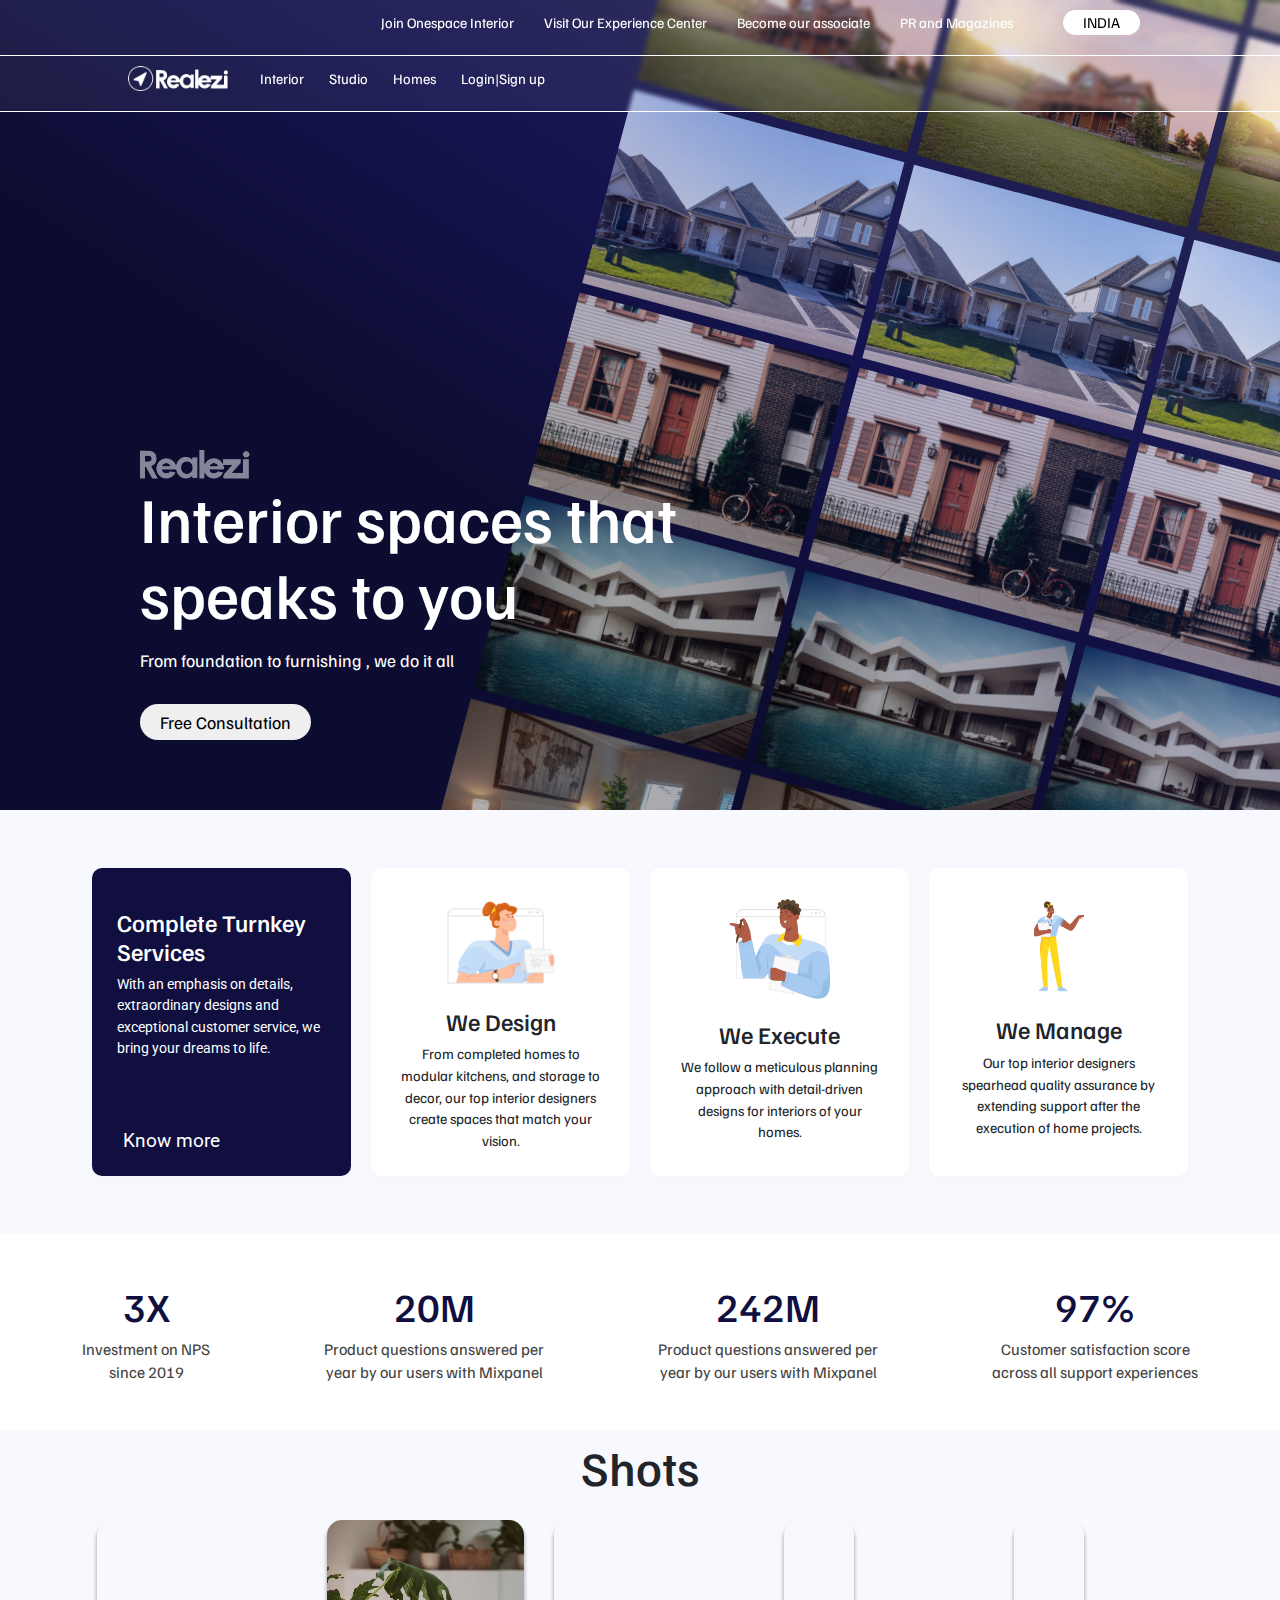
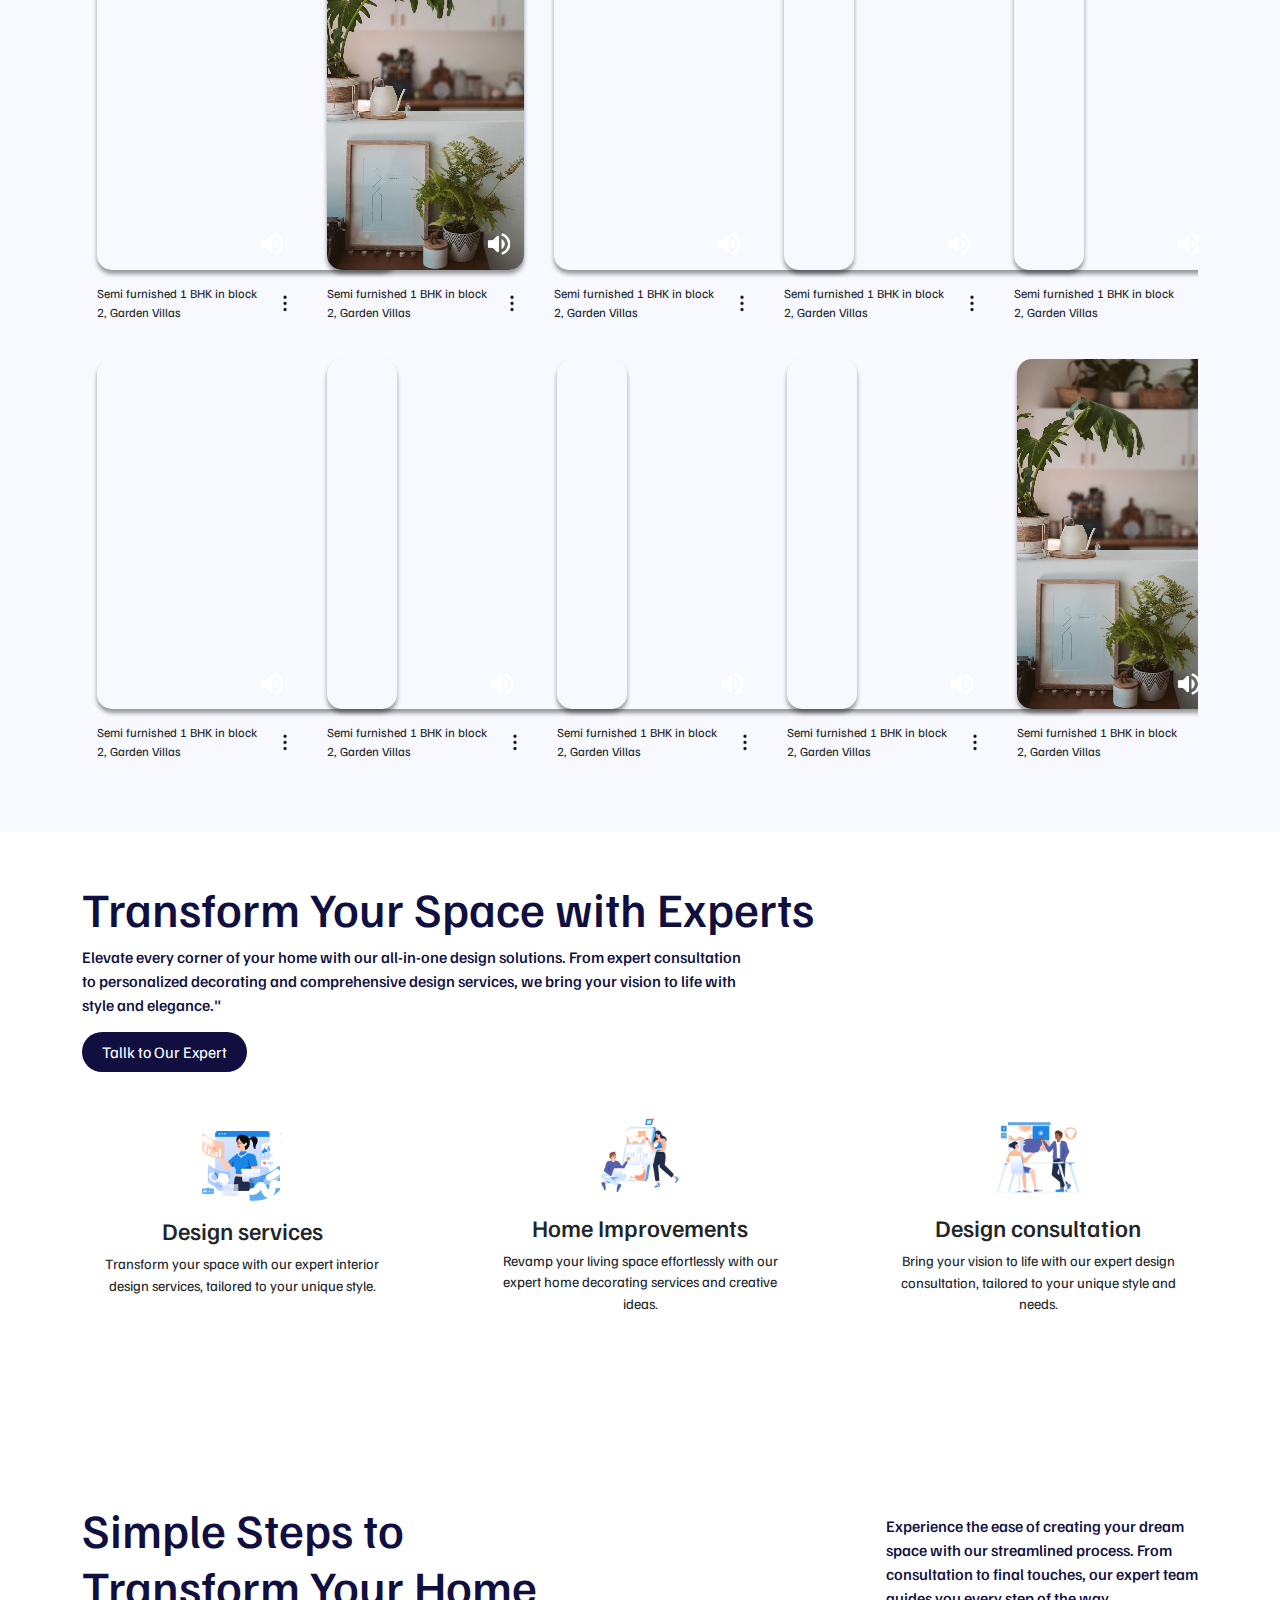
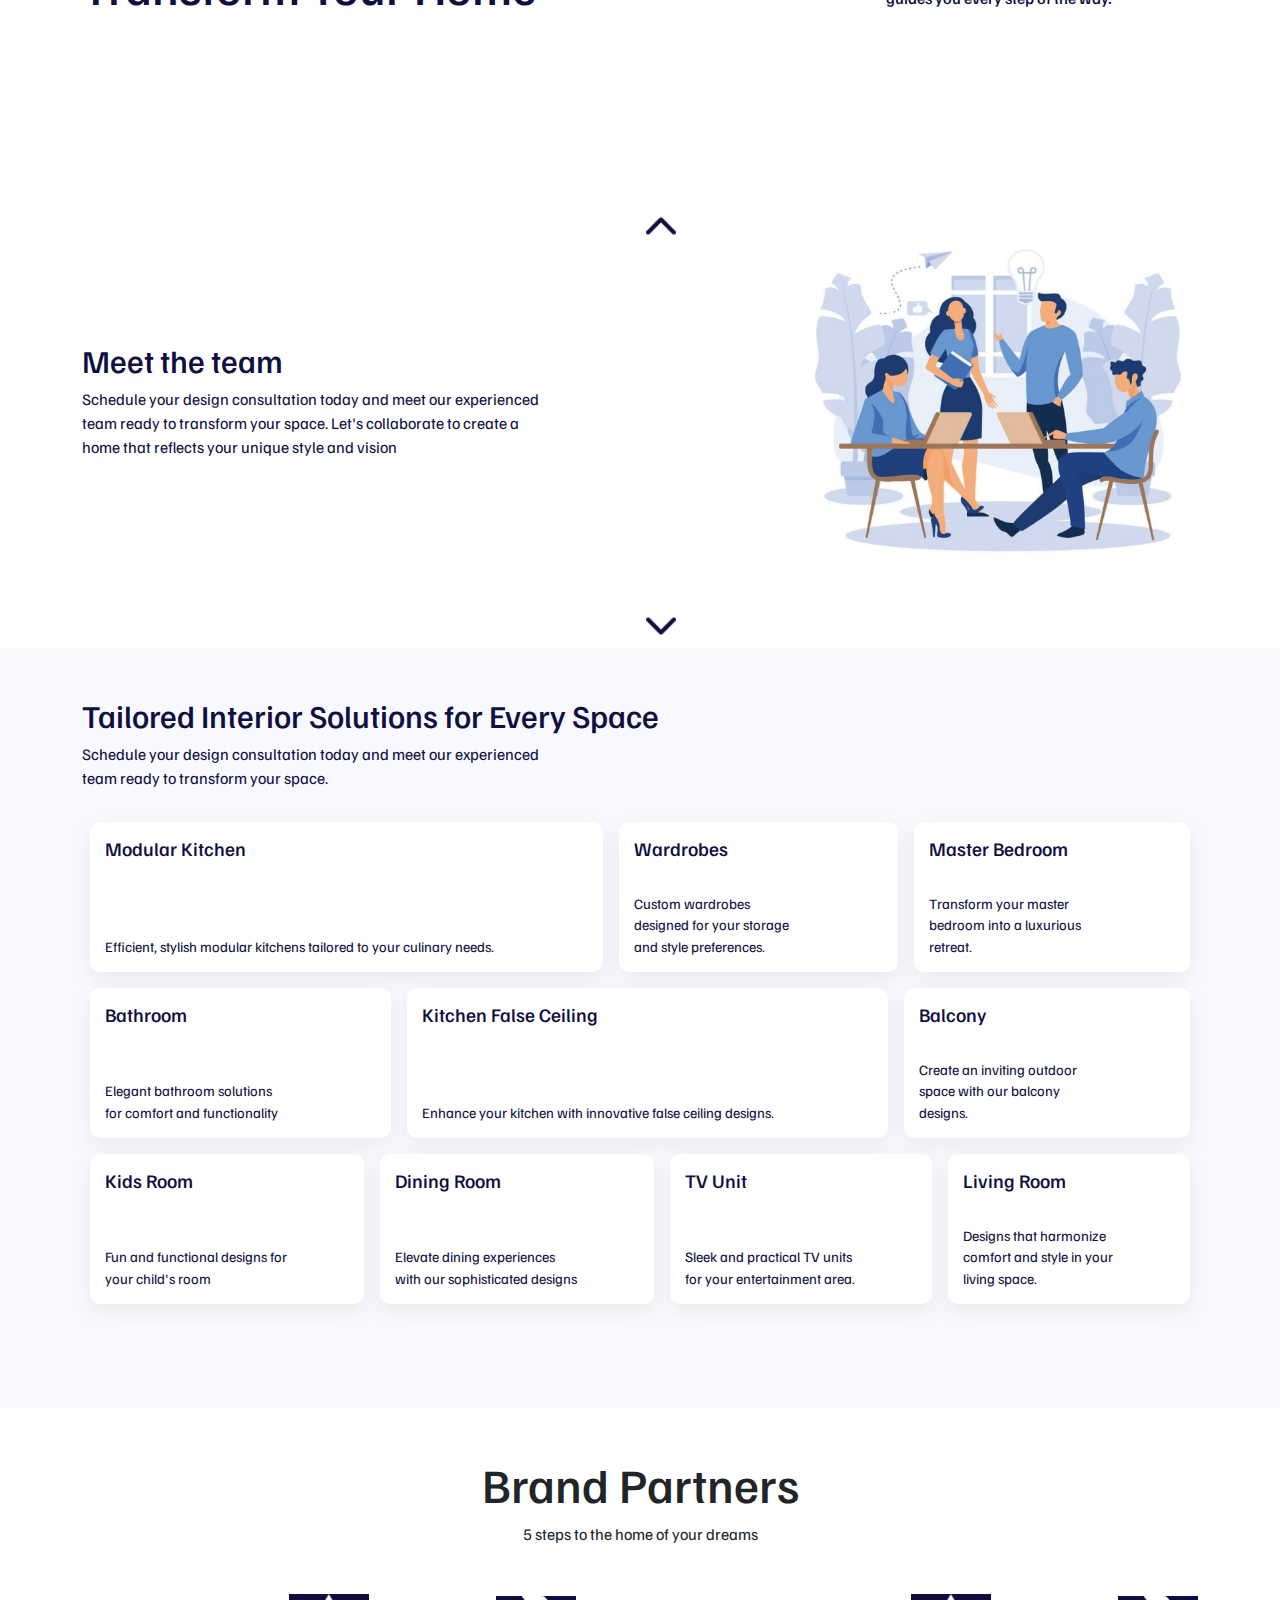
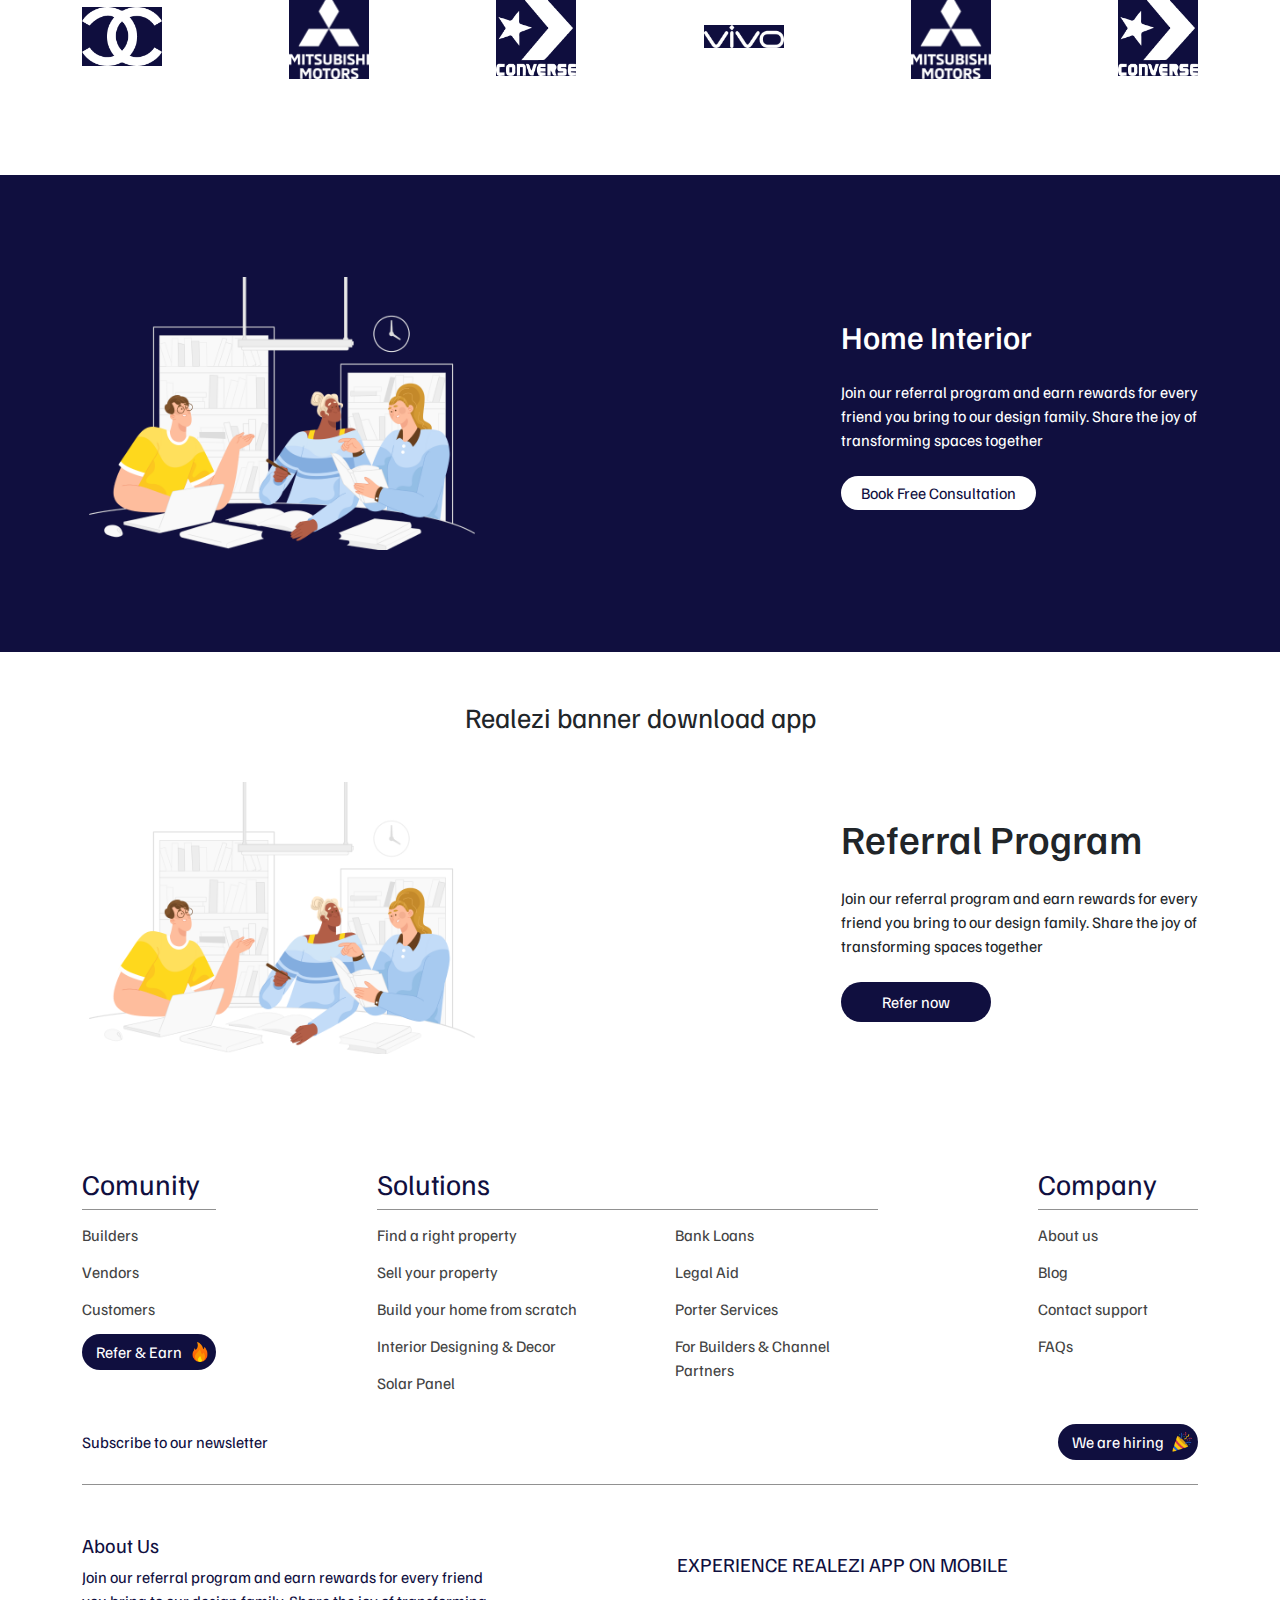
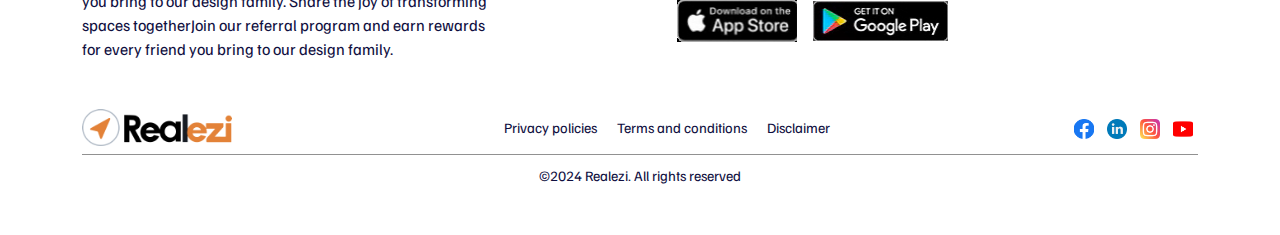
==== commit b003484e: "Changed budget type dropdown for mobile view" ====
--- a/interior.html
+++ b/interior.html
@@ -778,6 +778,13 @@
                             <p>Budget</p>
                             <img src="./images/down-arrow.png" alt="Down arrow icon" width="12px">
                         </div>
+                        <ul class="dropdown-options">
+                            <li>up to 1Cr</li>
+                            <li>1Cr - 2Cr</li>
+                            <li>2Cr - 3Cr</li>
+                            <li>3Cr - 4Cr</li>
+                            <li>More than 5Cr</li>
+                        </ul>
                         <div class="dropdown-content">
                             <div class="range-slider position-relative">
                                 <div class="slider-values d-flex align-items-center justify-content-between">
--- a/style.css
+++ b/style.css
@@ -223,7 +223,7 @@
 .section-one .header-content{
     position: absolute;
     bottom: 70px;
-    left: 11%;
+    left: 10%;
     color: #fff;
     z-index: 7;
 }
@@ -325,10 +325,32 @@
     color: #A8A9A9;
 }
 
+.budget-dropdown .dropdown-options {
+    display: none;
+    flex-direction: column;
+    align-items: flex-start;
+    justify-content: flex-start;
+    border: 1px solid #606266;
+    border-top: none;
+    padding-left: 0;
+}
+.budget-dropdown .dropdown-options li {
+    padding: 8px 5px;
+    border-bottom: 1px solid #606266;
+    width: 100%;
+}
+.budget-dropdown .dropdown-options li:last-child {
+    border-bottom: 0;
+}
+
 .budget-dropdown .dropdown-content {
     background-color: #fff;
     position: relative;
     display: none;
+}
+
+.budget-dropdown .dropdown-options.active {
+    display: flex
 }
 
 .budget-dropdown .dropdown-content.active {
@@ -974,6 +996,12 @@
         flex: 0 0 auto; 
         margin: 0 30px; 
       }
+      .section-ten .container , .section-eleven .container .section{
+        flex-direction:column-reverse;
+    }
+    .section-ten .container img, .section-eleven .container img {
+        width: 300px;
+    }
       .footer .upper-footer .d-flex:first-child{
         flex-wrap: wrap;
             }
@@ -1038,6 +1066,9 @@
     .slider-values p {
         font-size: 0.9rem;
     }
+    .slider-labels span {
+        margin-left: 18px;
+    }
     .modal-container .section-one-modal, .modal-container .section-five-modal, .modal-container .section-ten-modal {
         padding: 30px;
     }
@@ -1059,12 +1090,6 @@
     }
     .modal-container label {
         font-size: 1rem;
-    }
-    .section-ten .section , .section-eleven .section {
-        flex-direction:column-reverse
-    }
-    .section-ten .section img, .section-eleven .section img {
-        width: 300px;
     }
     
 }
@@ -1096,6 +1121,18 @@
     }
 }
 
+@media screen and (max-width: 520px) {
+    .budget-dropdown .label {
+        margin-bottom: 0;
+    }  
+}
+
+@media screen and (min-width: 520px) {
+    .budget-dropdown .dropdown-options {
+        display: none;
+    }  
+}
+
 @media screen and (max-height: 680px) {
     .section-one {
         height: 700px;
@@ -1167,12 +1204,6 @@
     }
 }
 
-/* @media screen and (min-height: 400px) {
-    .section-one {
-        height: 850px;
-    }
-} */
-
 @media screen and (max-width: 365px) {
     .video .volume-icon {
         right: 80px;
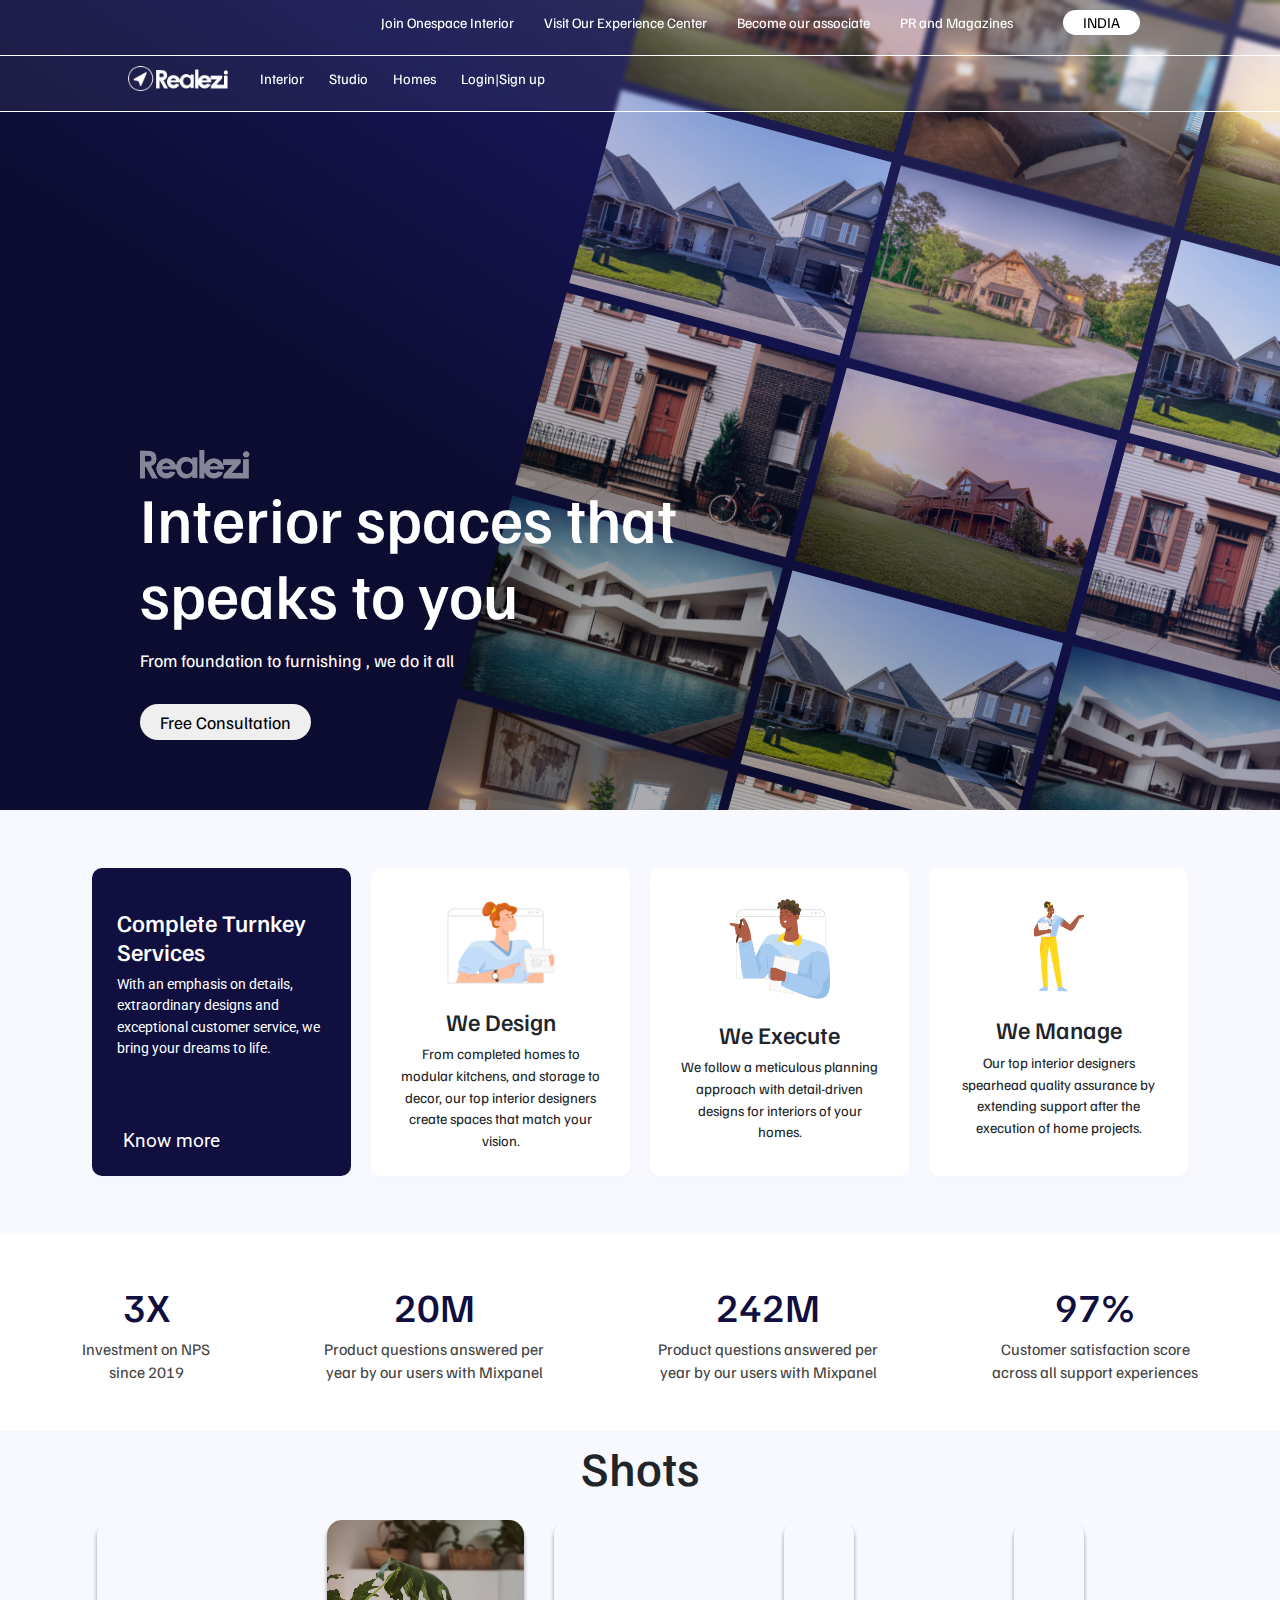
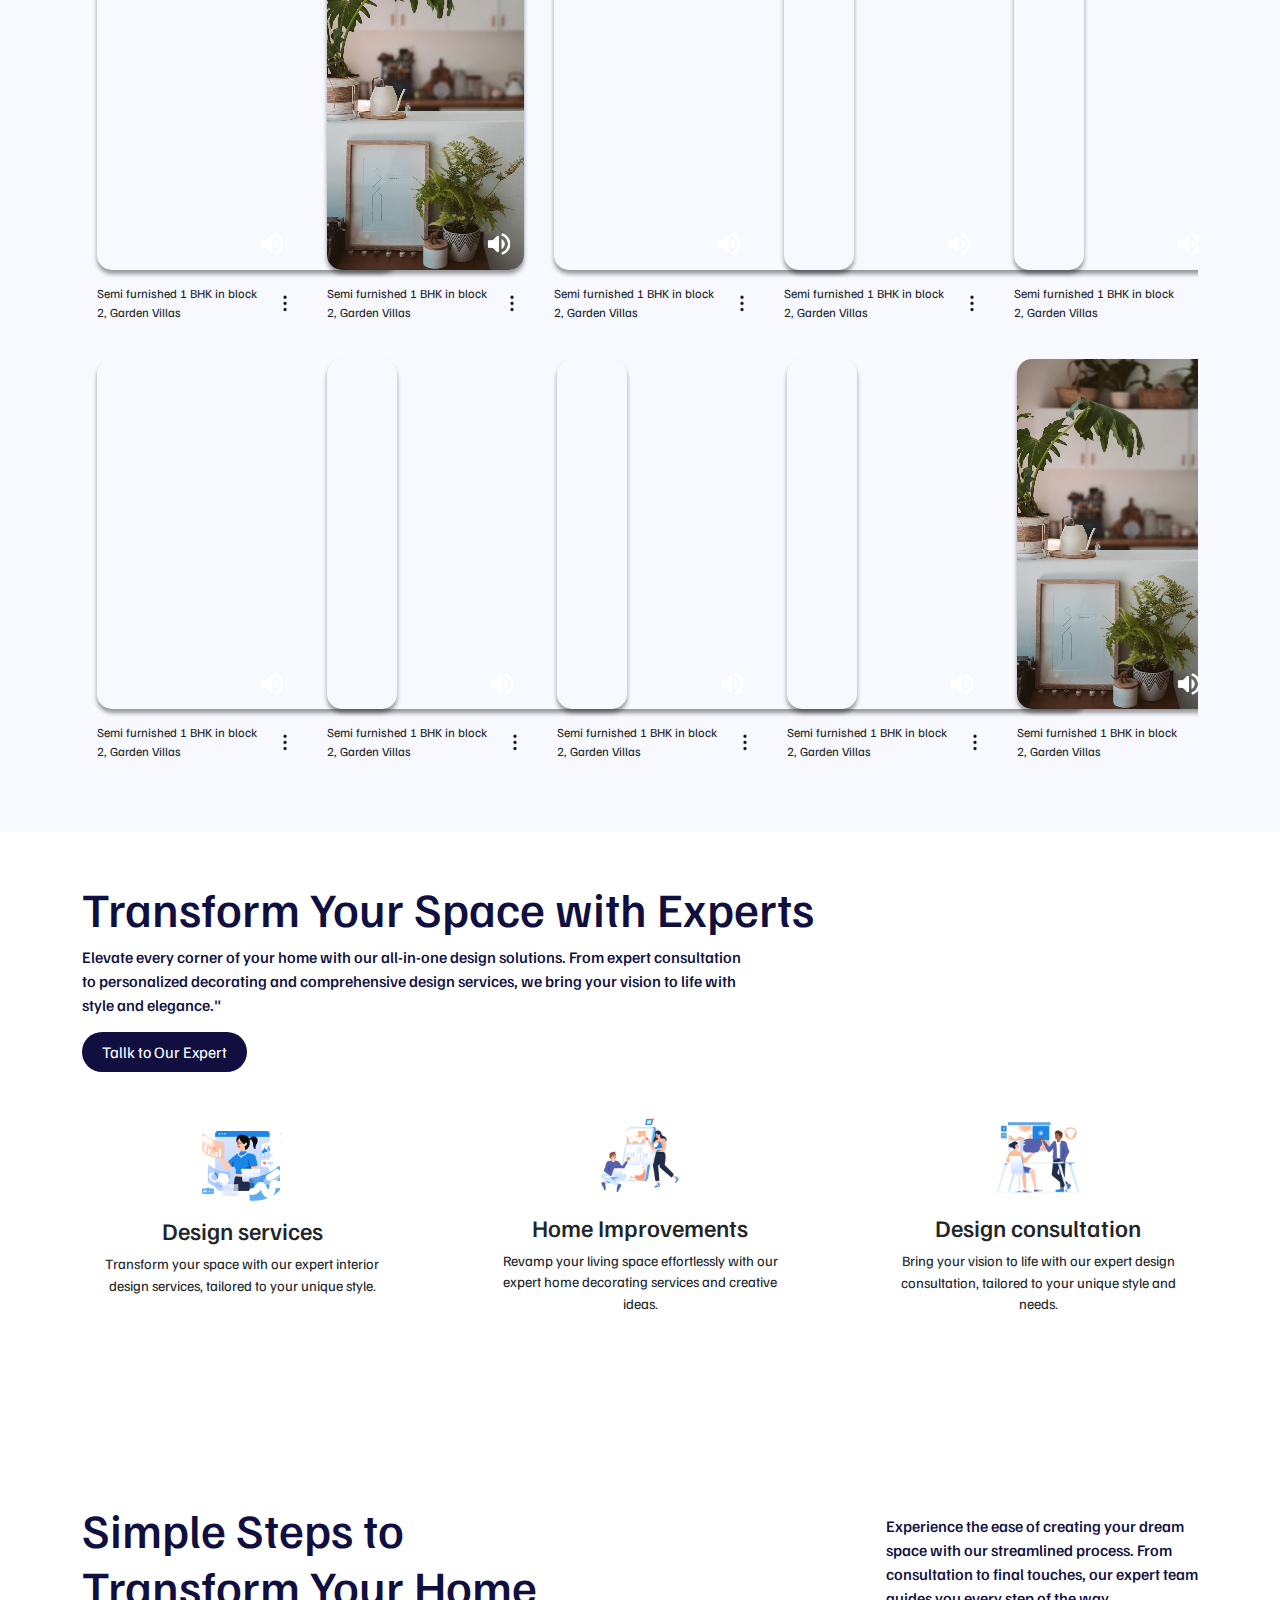
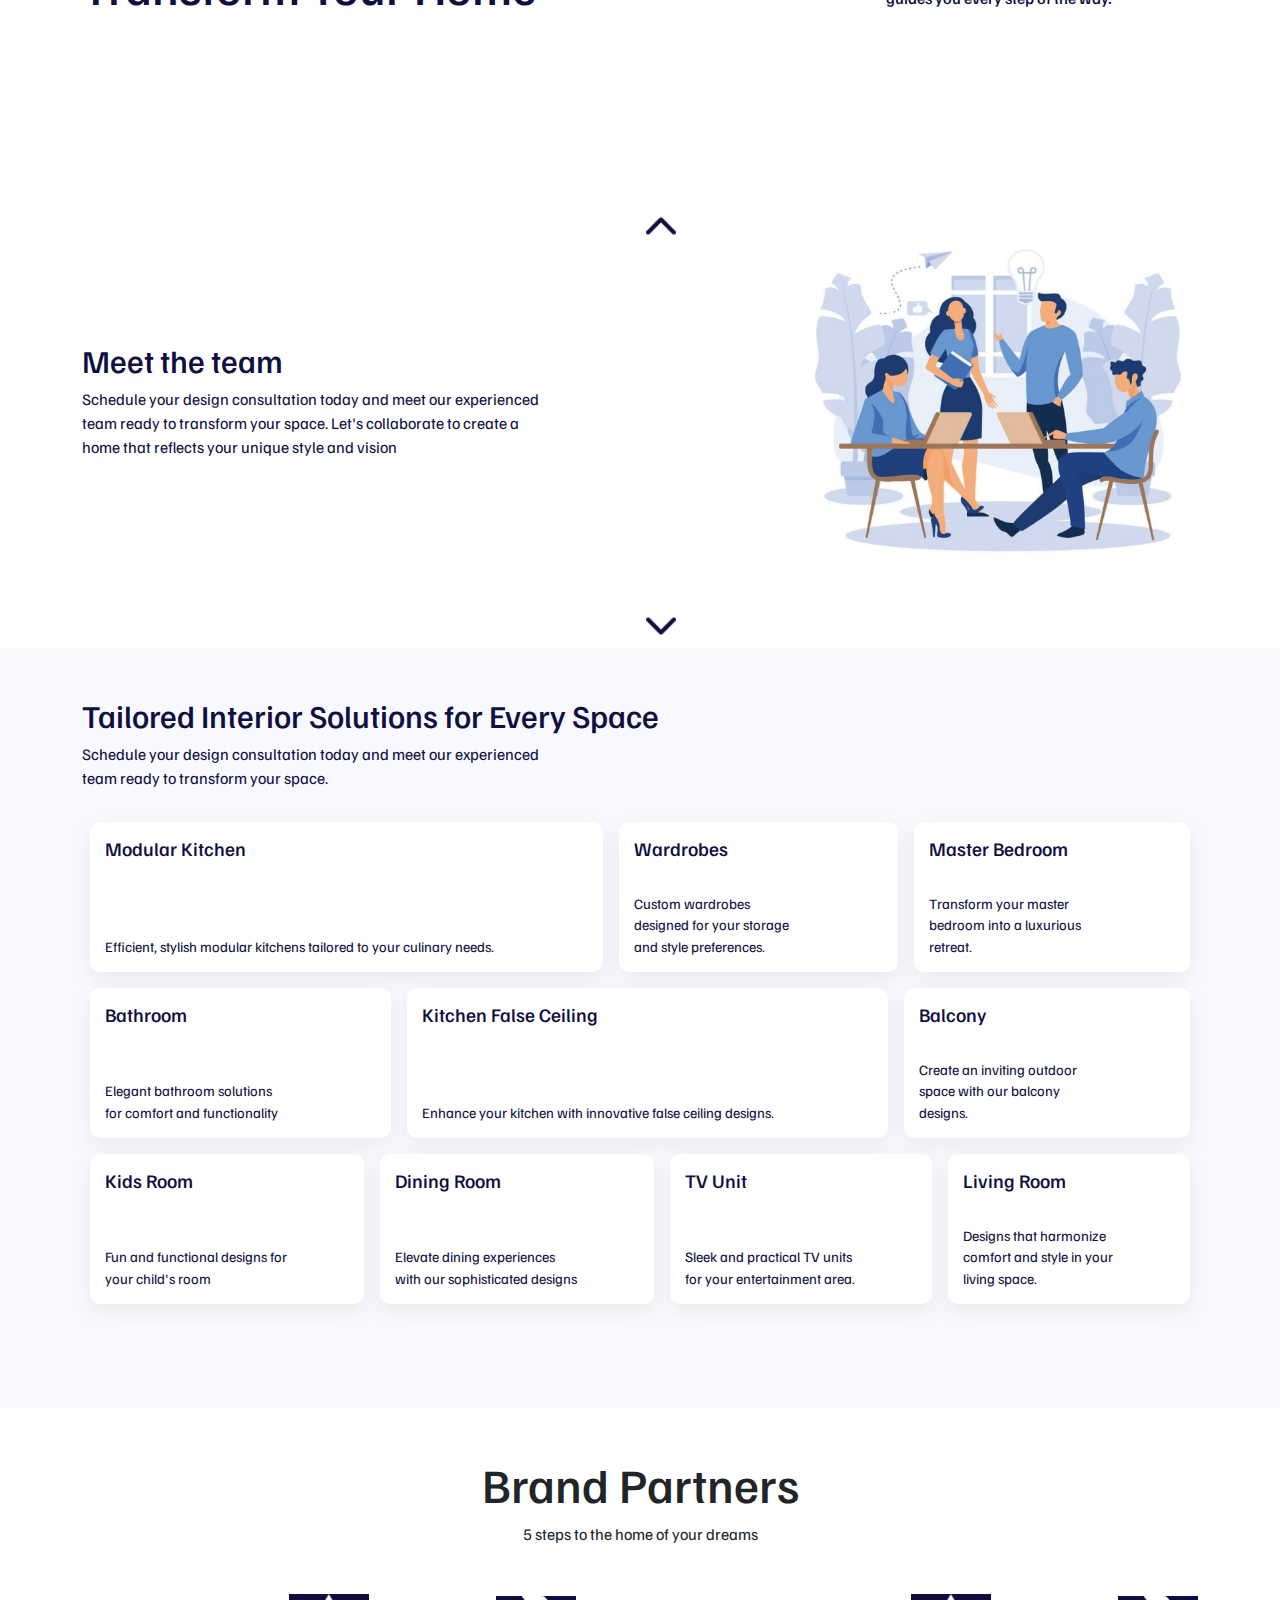
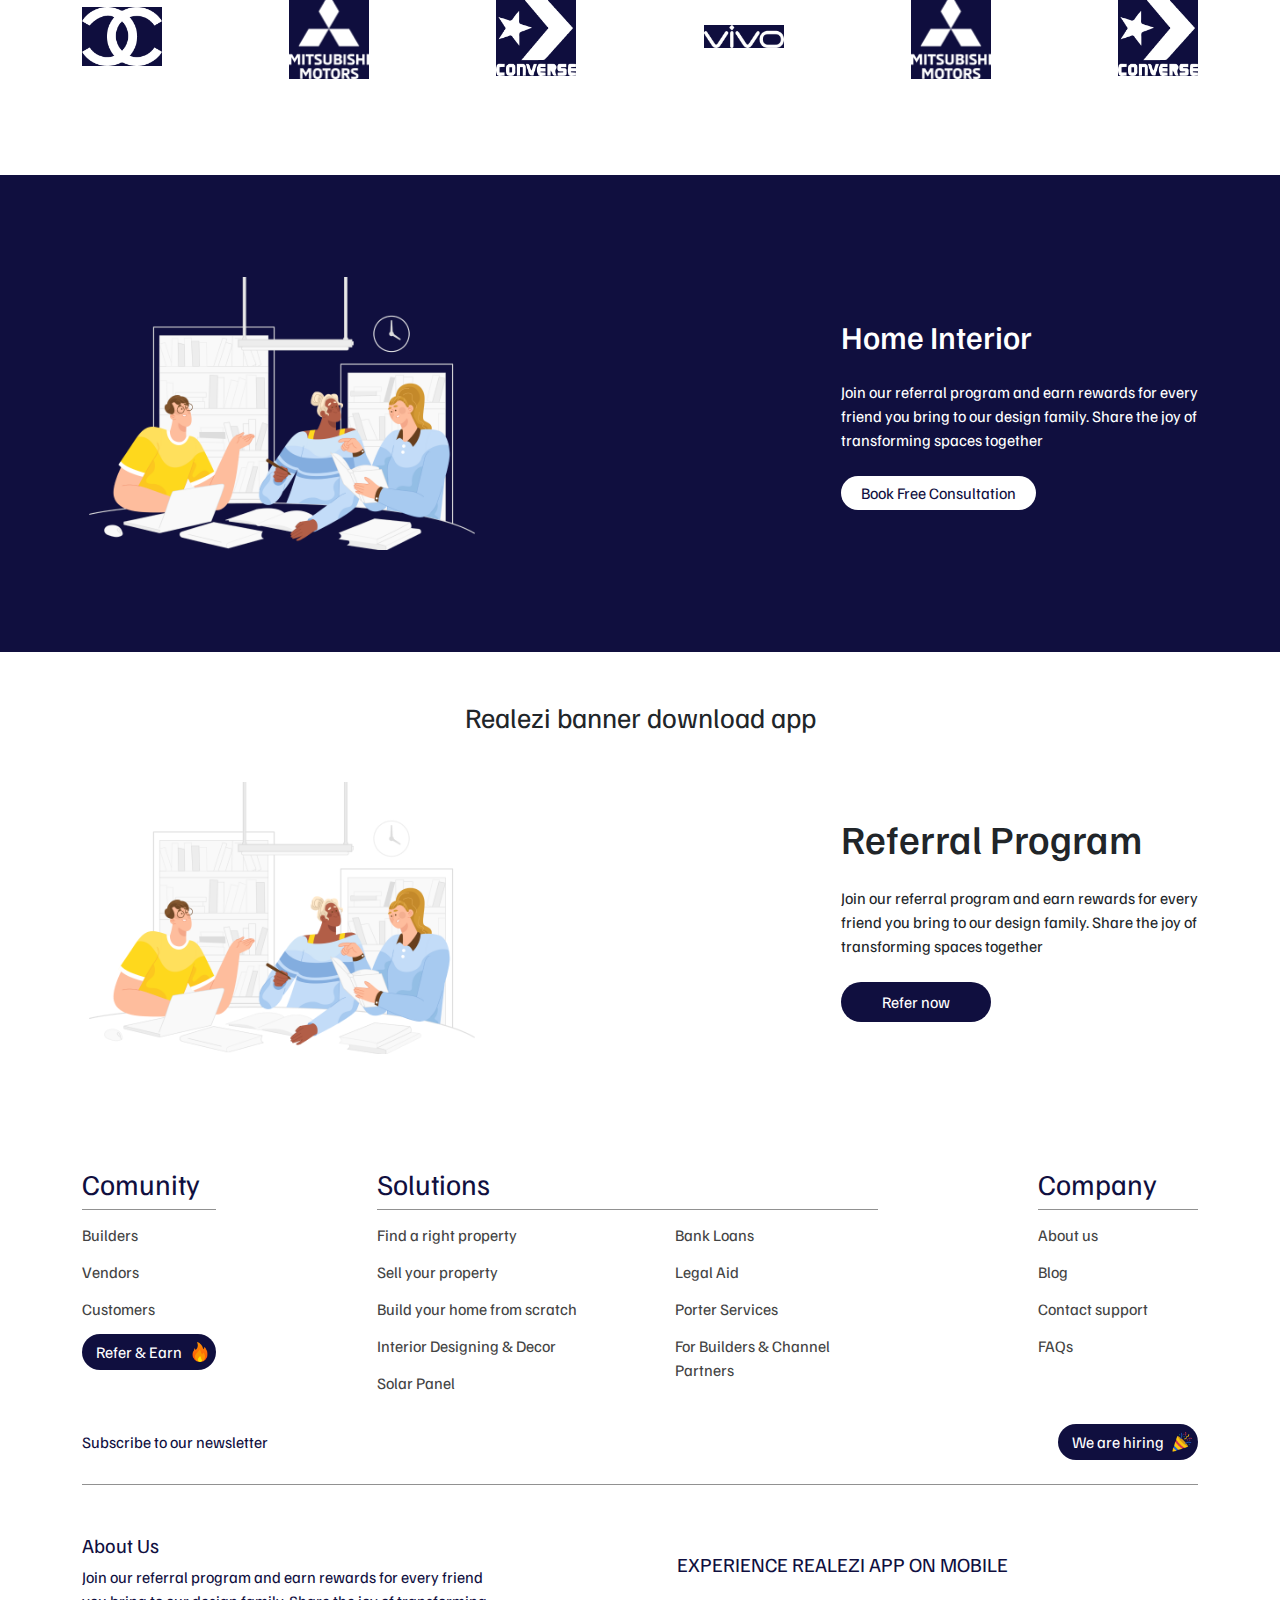
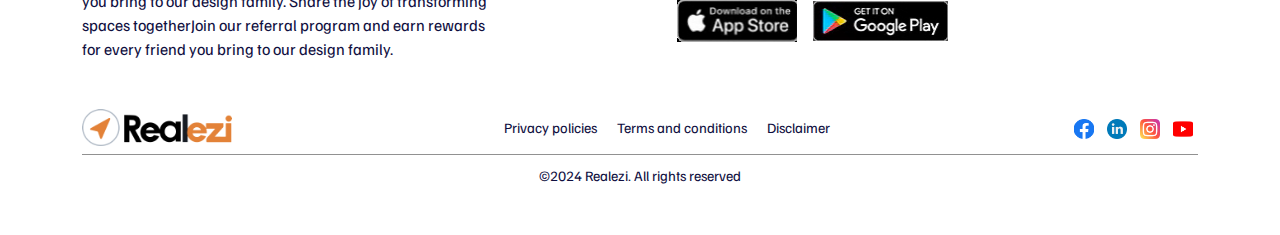
==== commit 61df1f7f: "Fixed background animation issue" ====
--- a/interior.html
+++ b/interior.html
@@ -97,72 +97,7 @@
                 </div>
             </div>
             <div class="slider-wrapper">
-                <div class="slider-item">
-                    <img src="./images/houses/1.png" alt="Image 1">
-                </div>
-                <div class="slider-item">
-                    <img src="./images/houses/2.png" alt="Image 1">
-                </div>
-                <div class="slider-item">
-                    <img src="./images/houses/3.png" alt="Image 1">
-                </div>
-                <div class="slider-item">
-                    <img src="./images/houses/4.png" alt="Image 1">
-                </div>
-                <div class="slider-item">
-                    <img src="./images/houses/5.jpg" alt="Image 1">
-                </div>
-                <div class="slider-item">
-                    <img src="./images/houses/6.jpg" alt="Image 1">
-                </div>
-                <div class="slider-item">
-                    <img src="./images/houses/1.png" alt="Image 1">
-                </div>
-                <div class="slider-item">
-                    <img src="./images/houses/2.png" alt="Image 1">
-                </div>
-                <div class="slider-item">
-                    <img src="./images/houses/3.png" alt="Image 1">
-                </div>
-                <div class="slider-item">
-                    <img src="./images/houses/4.png" alt="Image 1">
-                </div>
-                <div class="slider-item">
-                    <img src="./images/houses/5.jpg" alt="Image 1">
-                </div>
-                <div class="slider-item">
-                    <img src="./images/houses/6.jpg" alt="Image 1">
-                </div>
-                <div class="slider-item">
-                    <img src="./images/houses/1.png" alt="Image 1">
-                </div>
-                <div class="slider-item">
-                    <img src="./images/houses/2.png" alt="Image 1">
-                </div>
-                <div class="slider-item">
-                    <img src="./images/houses/3.png" alt="Image 1">
-                </div>
-                <div class="slider-item">
-                    <img src="./images/houses/4.png" alt="Image 1">
-                </div>
-                <div class="slider-item">
-                    <img src="./images/houses/5.jpg" alt="Image 1">
-                </div>
-                <div class="slider-item">
-                    <img src="./images/houses/6.jpg" alt="Image 1">
-                </div>
-                <div class="slider-item">
-                    <img src="./images/houses/1.png" alt="Image 1">
-                </div>
-                <div class="slider-item">
-                    <img src="./images/houses/2.png" alt="Image 1">
-                </div>
-                <div class="slider-item">
-                    <img src="./images/houses/3.png" alt="Image 1">
-                </div>
-                <div class="slider-item">
-                    <img src="./images/houses/4.png" alt="Image 1">
-                </div>
+
                 <div class="slider-item">
                     <img src="./images/houses/5.jpg" alt="Image 1">
                 </div>
--- a/style.css
+++ b/style.css
@@ -43,9 +43,9 @@
     height: 100%;
     background: linear-gradient(
         to top right,
-        rgba(4, 4, 16, 0.3) 38%, /* Dark blue with 30% opacity at 38% */
-        rgba(30, 30, 118, 0.3) 62%, /* Medium blue with 30% opacity at 62% */
-        rgba(255, 255, 255, 0.11) 98% /* White with 30% opacity at 98% */
+        rgba(4, 4, 16, 0.3) 38%,
+        rgba(30, 30, 118, 0.3) 62%,
+        rgba(255, 255, 255, 0.11) 98% 
     );    z-index: 7;
 }
 
@@ -60,20 +60,9 @@
     overflow: hidden;
     position: absolute;
     top: 60%;
-    left: 76%;
+    left: 75%;
     z-index: 1;
     transform: translate(-50%, -50%) rotate(15deg);
-}
-.section-one .slider-container-two  {
-    overflow: hidden;
-    position: absolute;
-    top: 60%;
-    left: 77%;
-    z-index: 1;
-    transform: translate(50%, -90%) rotate(15deg);
-}
-.section-one .slider-container-two .slider-wrapper {
-    height: 240vh
 }
 .section-one .slider-wrapper {
     display: flex;
@@ -109,11 +98,11 @@
     }
 }
 @keyframes scroll-right {
+    100% {
+        transform: translateY(0);
+    }
     0% {
-        transform: translateY(0);
-    }
-    100% {
-        transform: translateY(100%);
+        transform: translateY(-100%);
     }
 }
 .nav .upper-nav {
@@ -1072,8 +1061,6 @@
     .modal-container .section-one-modal, .modal-container .section-five-modal, .modal-container .section-ten-modal {
         padding: 30px;
     }
-    
-   
 }
 
 @media screen and (max-height:590px) {
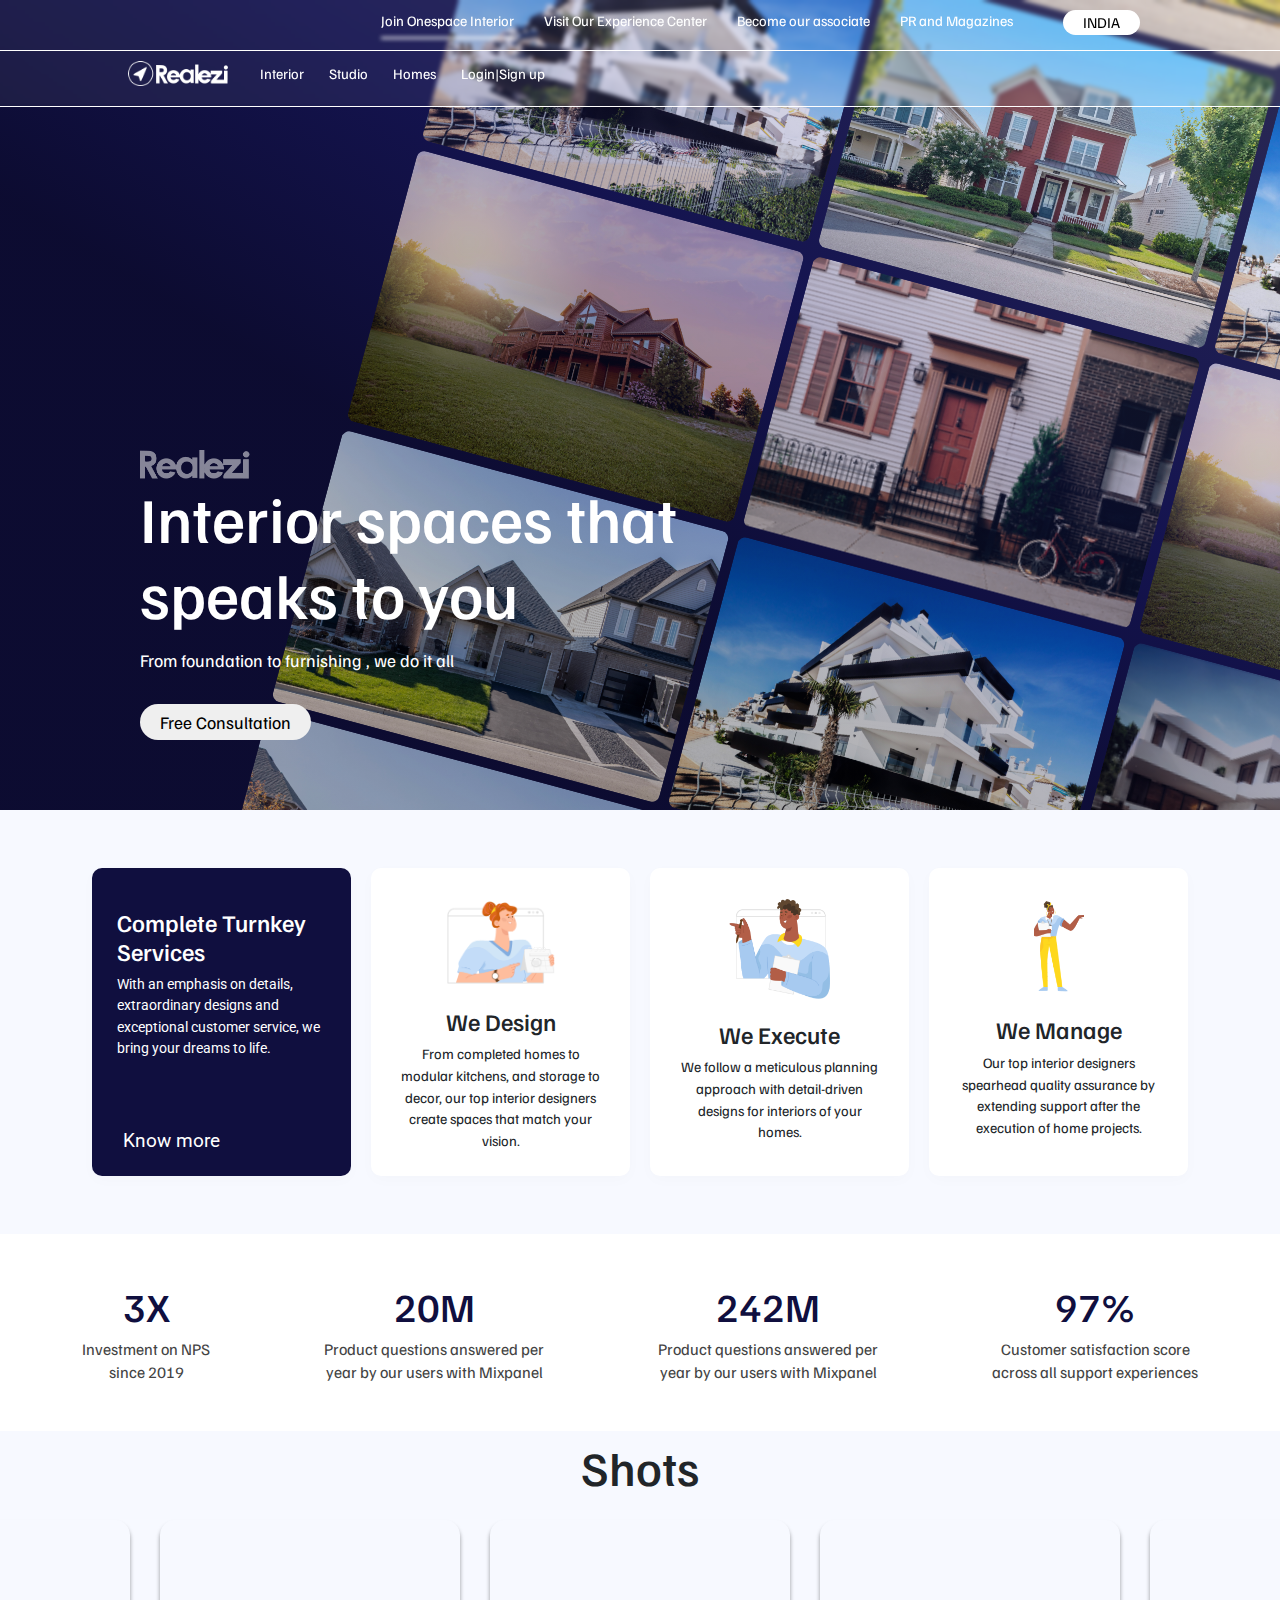
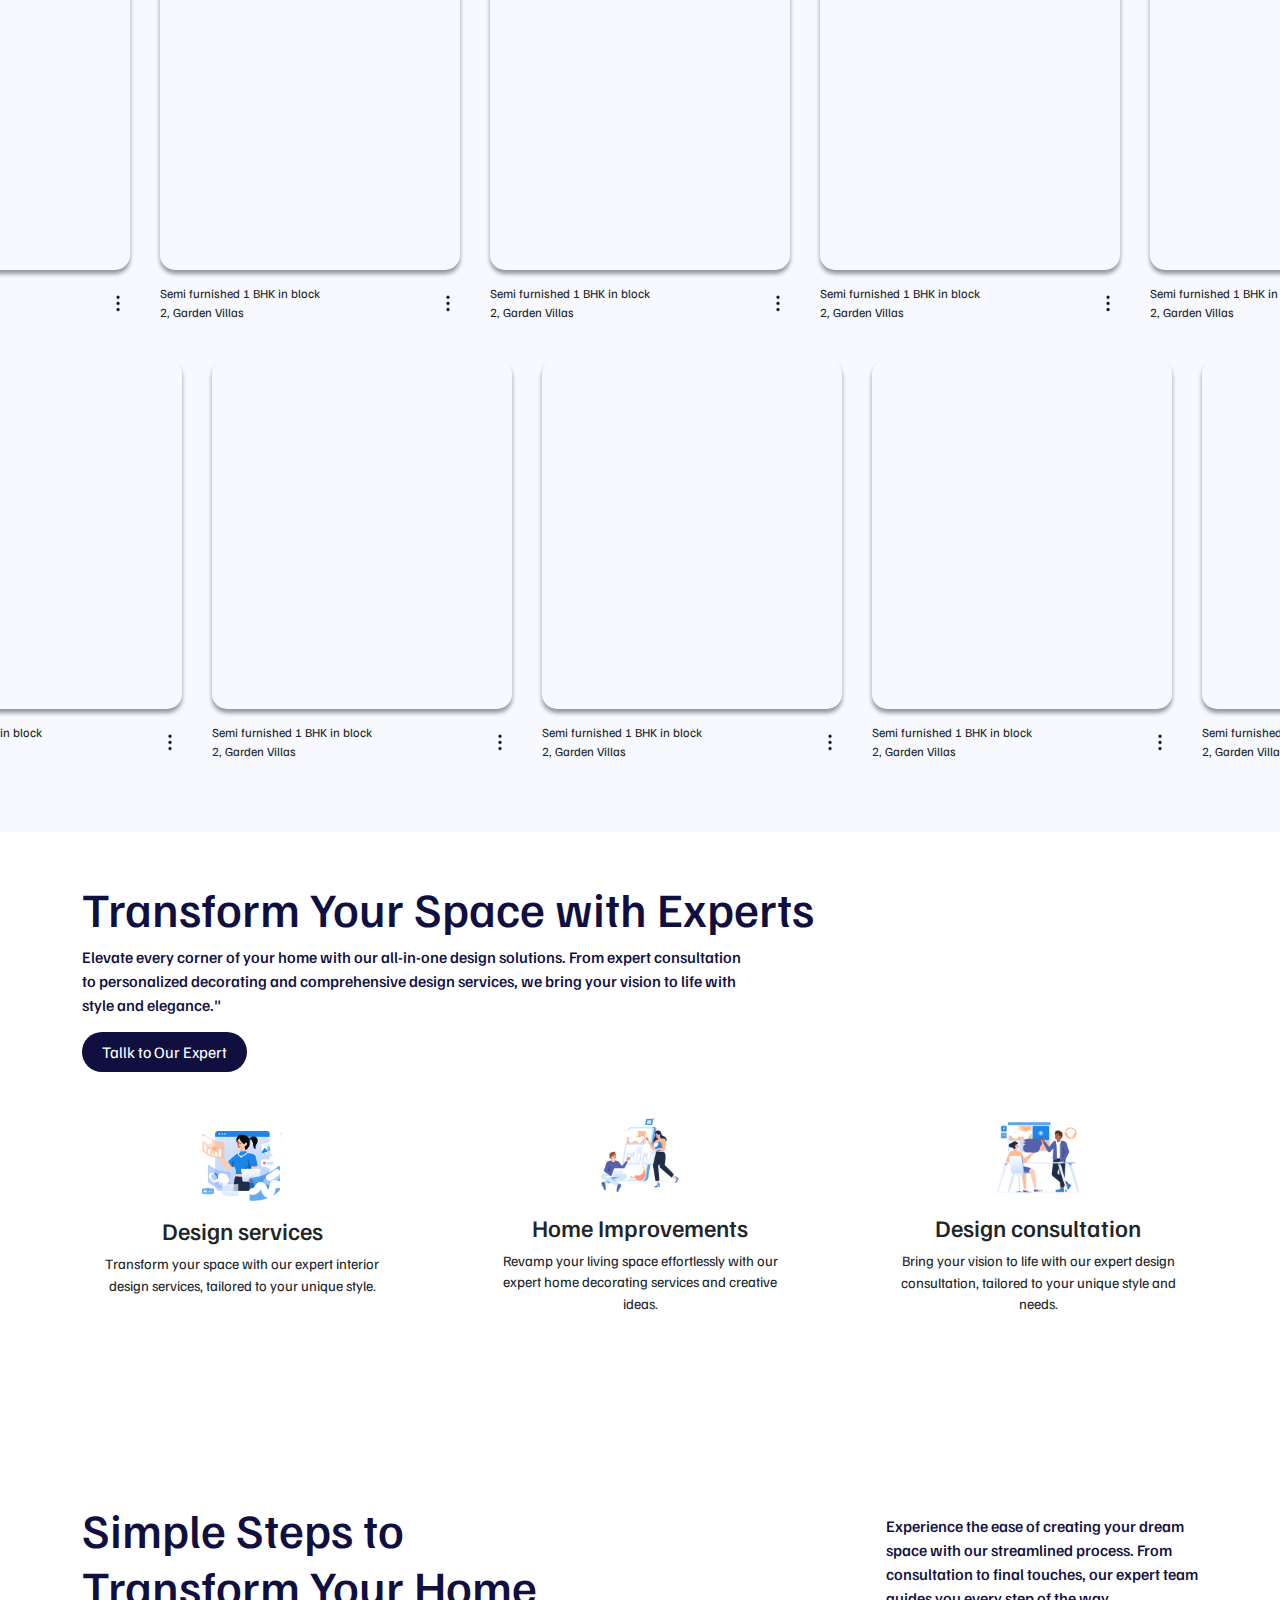
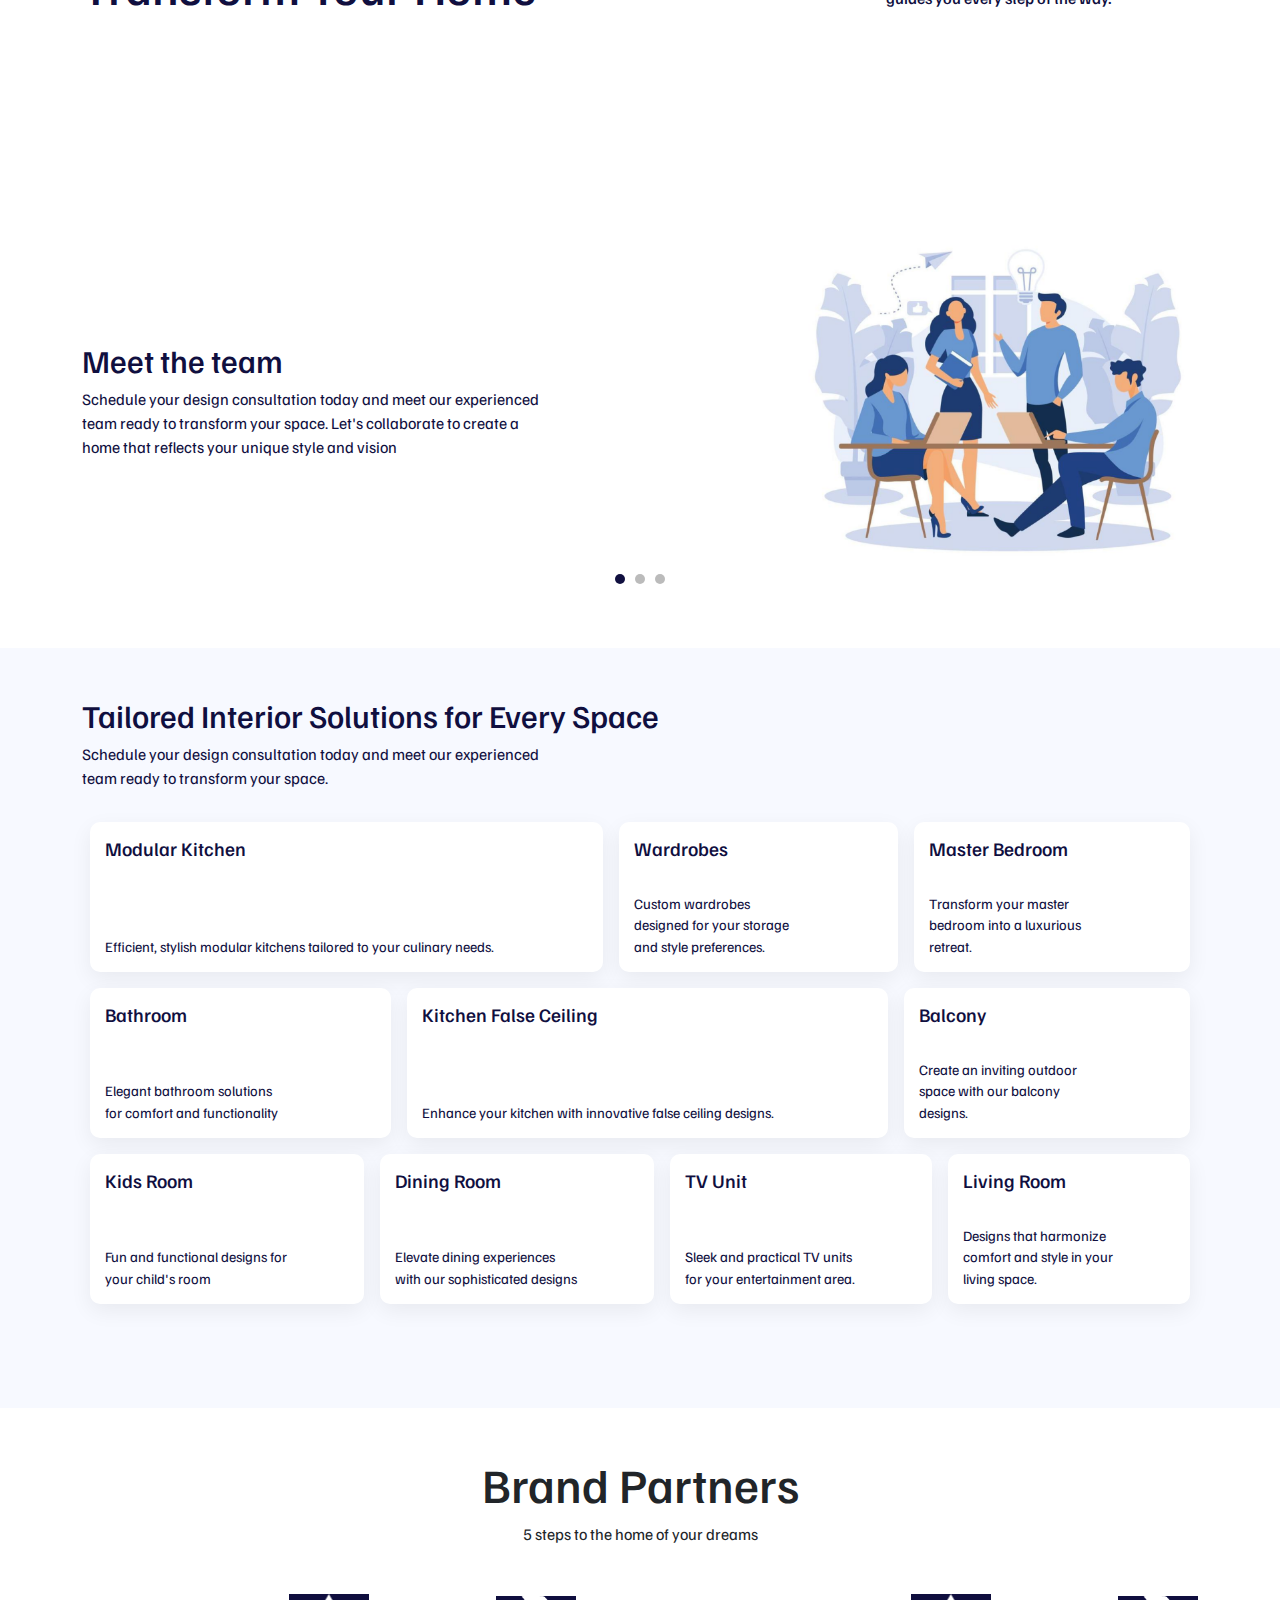
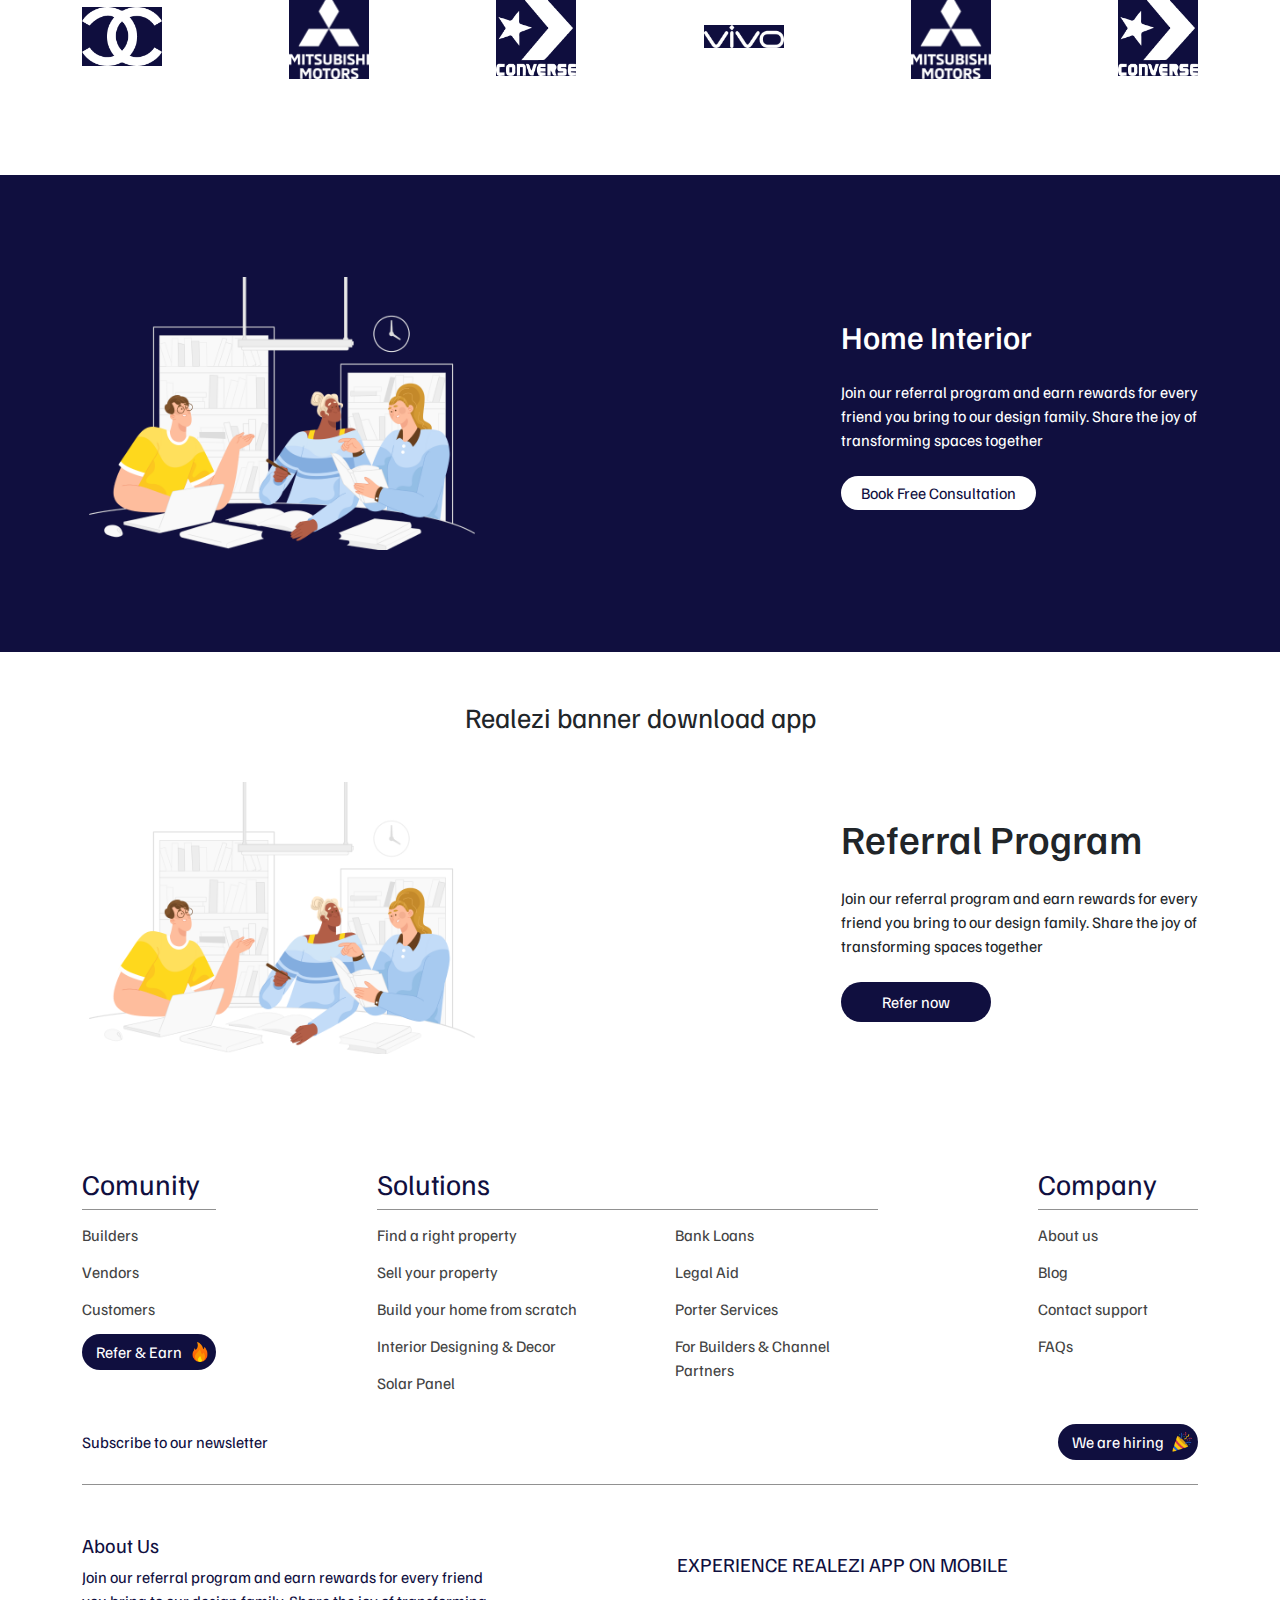
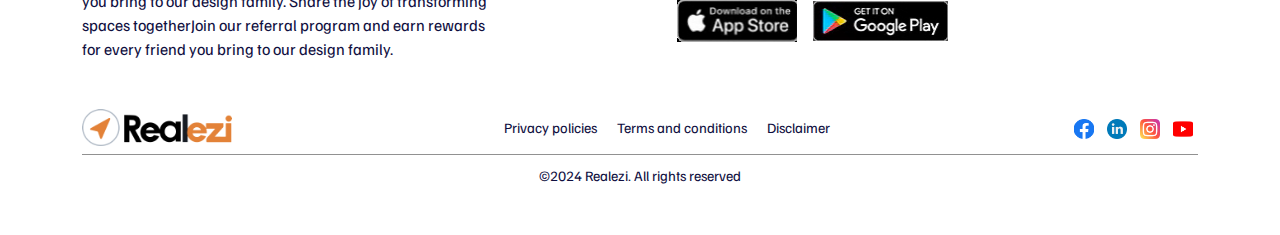
==== commit 79505d53: "Increased background slider image's size, added sliding animation to video-section, brand partner's " ====
--- a/interior.html
+++ b/interior.html
@@ -27,13 +27,49 @@
                     <img src="./images/houses/1.png" alt="Image 1">
                 </div>
                 <div class="slider-item">
+                    <img src="./images/houses/5jpg" alt="Image 1">
+                </div>
+                <div class="slider-item">
+                    <img src="./images/houses/3.png" alt="Image 1">
+                </div>
+                <div class="slider-item">
+                    <img src="./images/houses/4.jpg" alt="Image 1">
+                </div>
+                <div class="slider-item">
+                    <img src="./images/houses/5.jpg" alt="Image 1">
+                </div>
+                <div class="slider-item">
+                    <img src="./images/houses/6.jpg" alt="Image 1">
+                </div>
+                <div class="slider-item">
+                    <img src="./images/houses/7.jpg" alt="Image 1">
+                </div>
+                <div class="slider-item">
+                    <img src="./images/houses/8.jpg" alt="Image 1">
+                </div>
+                <div class="slider-item">
+                    <img src="./images/houses/1.png" alt="Image 1">
+                </div>
+                <div class="slider-item">
+                    <img src="./images/houses/4.jpg" alt="Image 1">
+                </div>
+                <div class="slider-item">
+                    <img src="./images/houses/5.jpg" alt="Image 1">
+                </div>
+                <div class="slider-item">
+                    <img src="./images/houses/6.jpg" alt="Image 1">
+                </div>
+                <div class="slider-item">
+                    <img src="./images/houses/1.png" alt="Image 1">
+                </div>
+                <div class="slider-item">
                     <img src="./images/houses/2.png" alt="Image 1">
                 </div>
                 <div class="slider-item">
                     <img src="./images/houses/3.png" alt="Image 1">
                 </div>
                 <div class="slider-item">
-                    <img src="./images/houses/4.png" alt="Image 1">
+                    <img src="./images/houses/4.jpg" alt="Image 1">
                 </div>
                 <div class="slider-item">
                     <img src="./images/houses/5.jpg" alt="Image 1">
@@ -51,7 +87,7 @@
                     <img src="./images/houses/3.png" alt="Image 1">
                 </div>
                 <div class="slider-item">
-                    <img src="./images/houses/4.png" alt="Image 1">
+                    <img src="./images/houses/4.jpg" alt="Image 1">
                 </div>
                 <div class="slider-item">
                     <img src="./images/houses/5.jpg" alt="Image 1">
@@ -59,17 +95,43 @@
                 <div class="slider-item">
                     <img src="./images/houses/6.jpg" alt="Image 1">
                 </div>
+            </div>
+            <div class="slider-wrapper">
+                <div class="slider-item">
+                    <img src="./images/houses/5.jpg" alt="Image 1">
+                </div>
+                <div class="slider-item">
+                    <img src="./images/houses/6.jpg" alt="Image 1">
+                </div>
+                <div class="slider-item">
+                    <img src="./images/houses/7.jpg" alt="Image 1">
+                </div>
+                <div class="slider-item">
+                    <img src="./images/houses/8.jpg" alt="Image 1">
+                </div>
                 <div class="slider-item">
                     <img src="./images/houses/1.png" alt="Image 1">
                 </div>
                 <div class="slider-item">
+                    <img src="./images/houses/4.jpg" alt="Image 1">
+                </div>
+                <div class="slider-item">
+                    <img src="./images/houses/5.jpg" alt="Image 1">
+                </div>
+                <div class="slider-item">
+                    <img src="./images/houses/6.jpg" alt="Image 1">
+                </div>
+                <div class="slider-item">
+                    <img src="./images/houses/1.png" alt="Image 1">
+                </div>
+                <div class="slider-item">
                     <img src="./images/houses/2.png" alt="Image 1">
                 </div>
                 <div class="slider-item">
                     <img src="./images/houses/3.png" alt="Image 1">
                 </div>
                 <div class="slider-item">
-                    <img src="./images/houses/4.png" alt="Image 1">
+                    <img src="./images/houses/4.jpg" alt="Image 1">
                 </div>
                 <div class="slider-item">
                     <img src="./images/houses/5.jpg" alt="Image 1">
@@ -87,7 +149,7 @@
                     <img src="./images/houses/3.png" alt="Image 1">
                 </div>
                 <div class="slider-item">
-                    <img src="./images/houses/4.png" alt="Image 1">
+                    <img src="./images/houses/4.jpg" alt="Image 1">
                 </div>
                 <div class="slider-item">
                     <img src="./images/houses/5.jpg" alt="Image 1">
@@ -95,9 +157,56 @@
                 <div class="slider-item">
                     <img src="./images/houses/6.jpg" alt="Image 1">
                 </div>
+                <div class="slider-item">
+                    <img src="./images/houses/1.png" alt="Image 1">
+                </div>
+                <div class="slider-item">
+                    <img src="./images/houses/2.png" alt="Image 1">
+                </div>
+                <div class="slider-item">
+                    <img src="./images/houses/3.png" alt="Image 1">
+                </div>
+                <div class="slider-item">
+                    <img src="./images/houses/4.jpg" alt="Image 1">
+                </div>
+                <div class="slider-item">
+                    <img src="./images/houses/5.jpg" alt="Image 1">
+                </div>
+                <div class="slider-item">
+                    <img src="./images/houses/6.jpg" alt="Image 1">
+                </div>
             </div>
             <div class="slider-wrapper">
-
+                <div class="slider-item">
+                    <img src="./images/houses/5.png" alt="Image 1">
+                </div>
+                <div class="slider-item">
+                    <img src="./images/houses/8.jpg" alt="Image 1">
+                </div>
+                <div class="slider-item">
+                    <img src="./images/houses/2.png" alt="Image 1">
+                </div>
+                <div class="slider-item">
+                    <img src="./images/houses/4.jpg" alt="Image 1">
+                </div>
+                <div class="slider-item">
+                    <img src="./images/houses/5.jpg" alt="Image 1">
+                </div>
+                <div class="slider-item">
+                    <img src="./images/houses/2.png" alt="Image 1">
+                </div>
+                <div class="slider-item">
+                    <img src="./images/houses/1.png" alt="Image 1">
+                </div>
+                <div class="slider-item">
+                    <img src="./images/houses/2.png" alt="Image 1">
+                </div>
+                <div class="slider-item">
+                    <img src="./images/houses/3.png" alt="Image 1">
+                </div>
+                <div class="slider-item">
+                    <img src="./images/houses/4.jpg" alt="Image 1">
+                </div>
                 <div class="slider-item">
                     <img src="./images/houses/5.jpg" alt="Image 1">
                 </div>
@@ -114,7 +223,7 @@
                     <img src="./images/houses/3.png" alt="Image 1">
                 </div>
                 <div class="slider-item">
-                    <img src="./images/houses/4.png" alt="Image 1">
+                    <img src="./images/houses/4.jpg" alt="Image 1">
                 </div>
                 <div class="slider-item">
                     <img src="./images/houses/5.jpg" alt="Image 1">
@@ -132,117 +241,7 @@
                     <img src="./images/houses/3.png" alt="Image 1">
                 </div>
                 <div class="slider-item">
-                    <img src="./images/houses/4.png" alt="Image 1">
-                </div>
-                <div class="slider-item">
-                    <img src="./images/houses/5.jpg" alt="Image 1">
-                </div>
-                <div class="slider-item">
-                    <img src="./images/houses/6.jpg" alt="Image 1">
-                </div>
-                <div class="slider-item">
-                    <img src="./images/houses/1.png" alt="Image 1">
-                </div>
-                <div class="slider-item">
-                    <img src="./images/houses/2.png" alt="Image 1">
-                </div>
-                <div class="slider-item">
-                    <img src="./images/houses/3.png" alt="Image 1">
-                </div>
-                <div class="slider-item">
-                    <img src="./images/houses/4.png" alt="Image 1">
-                </div>
-                <div class="slider-item">
-                    <img src="./images/houses/5.jpg" alt="Image 1">
-                </div>
-                <div class="slider-item">
-                    <img src="./images/houses/6.jpg" alt="Image 1">
-                </div>
-                <div class="slider-item">
-                    <img src="./images/houses/1.png" alt="Image 1">
-                </div>
-                <div class="slider-item">
-                    <img src="./images/houses/2.png" alt="Image 1">
-                </div>
-                <div class="slider-item">
-                    <img src="./images/houses/3.png" alt="Image 1">
-                </div>
-                <div class="slider-item">
-                    <img src="./images/houses/4.png" alt="Image 1">
-                </div>
-                <div class="slider-item">
-                    <img src="./images/houses/5.jpg" alt="Image 1">
-                </div>
-                <div class="slider-item">
-                    <img src="./images/houses/6.jpg" alt="Image 1">
-                </div>
-            </div>
-            <div class="slider-wrapper">
-                <div class="slider-item">
-                    <img src="./images/houses/1.png" alt="Image 1">
-                </div>
-                <div class="slider-item">
-                    <img src="./images/houses/2.png" alt="Image 1">
-                </div>
-                <div class="slider-item">
-                    <img src="./images/houses/3.png" alt="Image 1">
-                </div>
-                <div class="slider-item">
-                    <img src="./images/houses/4.png" alt="Image 1">
-                </div>
-                <div class="slider-item">
-                    <img src="./images/houses/5.jpg" alt="Image 1">
-                </div>
-                <div class="slider-item">
-                    <img src="./images/houses/6.jpg" alt="Image 1">
-                </div>
-                <div class="slider-item">
-                    <img src="./images/houses/1.png" alt="Image 1">
-                </div>
-                <div class="slider-item">
-                    <img src="./images/houses/2.png" alt="Image 1">
-                </div>
-                <div class="slider-item">
-                    <img src="./images/houses/3.png" alt="Image 1">
-                </div>
-                <div class="slider-item">
-                    <img src="./images/houses/4.png" alt="Image 1">
-                </div>
-                <div class="slider-item">
-                    <img src="./images/houses/5.jpg" alt="Image 1">
-                </div>
-                <div class="slider-item">
-                    <img src="./images/houses/6.jpg" alt="Image 1">
-                </div>
-                <div class="slider-item">
-                    <img src="./images/houses/1.png" alt="Image 1">
-                </div>
-                <div class="slider-item">
-                    <img src="./images/houses/2.png" alt="Image 1">
-                </div>
-                <div class="slider-item">
-                    <img src="./images/houses/3.png" alt="Image 1">
-                </div>
-                <div class="slider-item">
-                    <img src="./images/houses/4.png" alt="Image 1">
-                </div>
-                <div class="slider-item">
-                    <img src="./images/houses/5.jpg" alt="Image 1">
-                </div>
-                <div class="slider-item">
-                    <img src="./images/houses/6.jpg" alt="Image 1">
-                </div>
-                <div class="slider-item">
-                    <img src="./images/houses/1.png" alt="Image 1">
-                </div>
-                <div class="slider-item">
-                    <img src="./images/houses/2.png" alt="Image 1">
-                </div>
-                <div class="slider-item">
-                    <img src="./images/houses/3.png" alt="Image 1">
-                </div>
-                <div class="slider-item">
-                    <img src="./images/houses/4.png" alt="Image 1">
+                    <img src="./images/houses/4.jpg" alt="Image 1">
                 </div>
                 <div class="slider-item">
                     <img src="./images/houses/5.jpg" alt="Image 1">
@@ -255,7 +254,7 @@
 
         <nav class="nav">
             <div class="upper-nav">
-                <div class="container d-flex align-items-center justify-content-end">
+                <div class="container d-flex align-items-start justify-content-end">
                     <ul class="d-flex align-items-center">
                         <li class="active">Join Onespace Interior</li>
                         <li>Visit Our Experience Center</li>
@@ -306,6 +305,7 @@
     <div class="section-one-modal-container modal-container">
         <div class="container">
             <div class="section-one-modal modals">
+                <img src="./images/cross.png" width="15px" class="close-icon">
                 <h4>Please share your details</h4>
                 <form>
                     <input type="text" placeholder="Name" name="name">
@@ -416,221 +416,343 @@
     <section class="section-four pb-5 pt-2">
         <div class="container">
             <h2>Shots</h2>
-            <div class="video-slider ">
+            <div class="video-slider">
                 <button class="nav-btn prev-btn"><img src="./images/arrow-down.png" width="30px"></button>
-                <div class="video-container d-flex">
+                <div class="video-container d-flex justify-content-center">
+                    <div class="video">
+                        <video>
+                            <source src="./videos/2.mp4" type="video/mp4">
+                            Your browser does not support the video tag.
+                        </video>
+                        <div class="volume-container hidden">
+                            <img src="./images/volume-up.png" alt="Volumn up icon" width="30px"
+                                class="volume-icon volume-up ">
+                            <img src="./images/volume-off.png" alt="Volumn up icon" width="30px"
+                                class="volume-icon volume-off hidden">
+                        </div>
+                        <div class="d-flex align-items-center justify-content-between my-2">
+                            <p>Semi furnished 1 BHK in block<br> 2, Garden Villas</p>
+                            <img src="./images/more.png" alt="Three vertical dot menu icon" width="24px">
+                        </div>
+                    </div>
+                    <div class="video">
+                        <video>
+                            <source src="./videos/1.mp4" type="video/mp4">
+                            Your browser does not support the video tag.
+                        </video>
+                        <div class="volume-container hidden">
+                            <img src="./images/volume-up.png" alt="Volumn up icon" width="30px"
+                                class="volume-icon volume-up ">
+                            <img src="./images/volume-off.png" alt="Volumn up icon" width="30px"
+                                class="volume-icon volume-off hidden">
+                        </div>
+                        <div class="d-flex align-items-center justify-content-between my-2">
+                            <p>Semi furnished 1 BHK in block<br> 2, Garden Villas</p>
+                            <img src="./images/more.png" alt="Three vertical dot menu icon" width="24px">
+                        </div>
+                    </div>
+                    <div class="video">
+                        <video>
+                            <source src="./videos/3.mp4" type="video/mp4">
+                            Your browser does not support the video tag.
+                        </video>
+                        <div class="volume-container hidden">
+                            <img src="./images/volume-up.png" alt="Volumn up icon" width="30px"
+                                class="volume-icon volume-up ">
+                            <img src="./images/volume-off.png" alt="Volumn up icon" width="30px"
+                                class="volume-icon volume-off hidden">
+                        </div>
+                        <div class="d-flex align-items-center justify-content-between my-2">
+                            <p>Semi furnished 1 BHK in block<br> 2, Garden Villas</p>
+                            <img src="./images/more.png" alt="Three vertical dot menu icon" width="24px">
+                        </div>
+                    </div>
+                    <div class="video">
+                        <video>
+                            <source src="./videos/4.mp4" type="video/mp4">
+                            Your browser does not support the video tag.
+                        </video>
+                        <div class="volume-container hidden">
+                            <img src="./images/volume-up.png" alt="Volumn up icon" width="30px"
+                                class="volume-icon volume-up ">
+                            <img src="./images/volume-off.png" alt="Volumn up icon" width="30px"
+                                class="volume-icon volume-off hidden">
+                        </div>
+                        <div class="d-flex align-items-center justify-content-between my-2">
+                            <p>Semi furnished 1 BHK in block<br> 2, Garden Villas</p>
+                            <img src="./images/more.png" alt="Three vertical dot menu icon" width="24px">
+                        </div>
+                    </div>
+                    <div class="video">
+                        <video>
+                            <source src="./videos/5.mp4" type="video/mp4">
+                            Your browser does not support the video tag.
+                        </video>
+                        <div class="volume-container hidden">
+                            <img src="./images/volume-up.png" alt="Volumn up icon" width="30px"
+                                class="volume-icon volume-up ">
+                            <img src="./images/volume-off.png" alt="Volumn up icon" width="30px"
+                                class="volume-icon volume-off hidden">
+                        </div>
+                        <div class="d-flex align-items-center justify-content-between my-2">
+                            <p>Semi furnished 1 BHK in block<br> 2, Garden Villas</p>
+                            <img src="./images/more.png" alt="Three vertical dot menu icon" width="24px">
+                        </div>
+                    </div>
+                    <div class="video">
+                        <video>
+                            <source src="./videos/6.mp4" type="video/mp4">
+                            Your browser does not support the video tag.
+                        </video>
+                        <div class="volume-container hidden">
+                            <img src="./images/volume-up.png" alt="Volumn up icon" width="30px"
+                                class="volume-icon volume-up ">
+                            <img src="./images/volume-off.png" alt="Volumn up icon" width="30px"
+                                class="volume-icon volume-off hidden">
+                        </div>
+                        <div class="d-flex align-items-center justify-content-between my-2">
+                            <p>Semi furnished 1 BHK in block<br> 2, Garden Villas</p>
+                            <img src="./images/more.png" alt="Three vertical dot menu icon" width="24px">
+                        </div>
+                    </div>
+                    <div class="video">
+                        <video>
+                            <source src="./videos/7.mp4" type="video/mp4">
+                            Your browser does not support the video tag.
+                        </video>
+                        <div class="volume-container hidden">
+                            <img src="./images/volume-up.png" alt="Volumn up icon" width="30px"
+                                class="volume-icon volume-up ">
+                            <img src="./images/volume-off.png" alt="Volumn up icon" width="30px"
+                                class="volume-icon volume-off hidden">
+                        </div>
+
+                        <div class="d-flex align-items-center justify-content-between my-2">
+                            <p>Semi furnished 1 BHK in block<br> 2, Garden Villas</p>
+                            <img src="./images/more.png" alt="Three vertical dot menu icon" width="24px">
+                        </div>
+                    </div>
+                    <div class="video">
+                        <video>
+                            <source src="./videos/1.mp4" type="video/mp4">
+                            Your browser does not support the video tag.
+                        </video>
+                        <div class="volume-container hidden">
+                            <img src="./images/volume-up.png" alt="Volumn up icon" width="30px"
+                                class="volume-icon volume-up ">
+                            <img src="./images/volume-off.png" alt="Volumn up icon" width="30px"
+                                class="volume-icon volume-off hidden">
+                        </div>
+                        <div class="d-flex align-items-center justify-content-between my-2">
+                            <p>Semi furnished 1 BHK in block<br> 2, Garden Villas</p>
+                            <img src="./images/more.png" alt="Three vertical dot menu icon" width="24px">
+                        </div>
+                    </div>
+                    <div class="video">
+                        <video>
+                            <source src="./videos/2.mp4" type="video/mp4">
+                            Your browser does not support the video tag.
+                        </video>
+                        <div class="volume-container hidden">
+                            <img src="./images/volume-up.png" alt="Volumn up icon" width="30px"
+                                class="volume-icon volume-up ">
+                            <img src="./images/volume-off.png" alt="Volumn up icon" width="30px"
+                                class="volume-icon volume-off hidden">
+                        </div>
+                        <div class="d-flex align-items-center justify-content-between my-2">
+                            <p>Semi furnished 1 BHK in block<br> 2, Garden Villas</p>
+                            <img src="./images/more.png" alt="Three vertical dot menu icon" width="24px">
+                        </div>
+                    </div>
+
+                </div>
+                <button class="nav-btn next-btn"><img src="./images/arrow-down.png" width="30px"></button>
+            </div>
+            <div class="video-slider">
+                <button class="nav-btn prev-btn"><img src="./images/arrow-down.png" width="30px"></button>
+                <div class="video-container d-flex justify-content-center">
+                    <div class="video">
+                        <video>
+                            <source src="./videos/8.mp4" type="video/mp4">
+                            <source src="./videos/8.mp4" type="video/ogg">
+                            Your browser does not support the video tag.
+                        </video>
+                        <div class="volume-container hidden">
+                            <img src="./images/volume-up.png" alt="Volumn up icon" width="30px"
+                                class="volume-icon volume-up ">
+                            <img src="./images/volume-off.png" alt="Volumn up icon" width="30px"
+                                class="volume-icon volume-off hidden">
+                        </div>
+                        <div class="d-flex align-items-center justify-content-between my-2">
+                            <p>Semi furnished 1 BHK in block<br> 2, Garden Villas</p>
+                            <img src="./images/more.png" alt="Three vertical dot menu icon" width="24px">
+                        </div>
+                    </div>
+                    <div class="video">
+                        <video>
+                            <source src="./videos/5.mp4" type="video/mp4">
+                            <source src="./videos/5.mp4" type="video/ogg">
+                            Your browser does not support the video tag.
+                        </video>
+                        <div class="volume-container hidden">
+                            <img src="./images/volume-up.png" alt="Volumn up icon" width="30px"
+                                class="volume-icon volume-up ">
+                            <img src="./images/volume-off.png" alt="Volumn up icon" width="30px"
+                                class="volume-icon volume-off hidden">
+                        </div>
+                        <div class="d-flex align-items-center justify-content-between my-2">
+                            <p>Semi furnished 1 BHK in block<br> 2, Garden Villas</p>
+                            <img src="./images/more.png" alt="Three vertical dot menu icon" width="24px">
+                        </div>
+                    </div>
+                    <div class="video">
+                        <video>
+                            <source src="./videos/7.mp4" type="video/mp4">
+                            <source src="./videos/7.mp4" type="video/ogg">
+                            Your browser does not support the video tag.
+                        </video>
+                        <div class="volume-container hidden">
+                            <img src="./images/volume-up.png" alt="Volumn up icon" width="30px"
+                                class="volume-icon volume-up ">
+                            <img src="./images/volume-off.png" alt="Volumn up icon" width="30px"
+                                class="volume-icon volume-off hidden">
+                        </div>
+                        <div class="d-flex align-items-center justify-content-between my-2">
+                            <p>Semi furnished 1 BHK in block<br> 2, Garden Villas</p>
+                            <img src="./images/more.png" alt="Three vertical dot menu icon" width="24px">
+                        </div>
+                    </div>
+                    <div class="video">
+                        <video>
+                            <source src="./videos/6.mp4" type="video/mp4">
+                            <source src="./videos/6.mp4" type="video/ogg">
+                            Your browser does not support the video tag.
+                        </video>
+                        <div class="volume-container hidden">
+                            <img src="./images/volume-up.png" alt="Volumn up icon" width="30px"
+                                class="volume-icon volume-up ">
+                            <img src="./images/volume-off.png" alt="Volumn up icon" width="30px"
+                                class="volume-icon volume-off hidden">
+                        </div>
+                        <div class="d-flex align-items-center justify-content-between my-2">
+                            <p>Semi furnished 1 BHK in block<br> 2, Garden Villas</p>
+                            <img src="./images/more.png" alt="Three vertical dot menu icon" width="24px">
+                        </div>
+                    </div>
+                    <div class="video">
+                        <video>
+                            <source src="./videos/8.mp4" type="video/mp4">
+                            <source src="./videos/8.mp4" type="video/ogg">
+                            Your browser does not support the video tag.
+                        </video>
+                        <div class="volume-container hidden">
+                            <img src="./images/volume-up.png" alt="Volumn up icon" width="30px"
+                                class="volume-icon volume-up ">
+                            <img src="./images/volume-off.png" alt="Volumn up icon" width="30px"
+                                class="volume-icon volume-off hidden">
+                        </div>
+                        <div class="d-flex align-items-center justify-content-between my-2">
+                            <p>Semi furnished 1 BHK in block<br> 2, Garden Villas</p>
+                            <img src="./images/more.png" alt="Three vertical dot menu icon" width="24px">
+                        </div>
+                    </div>
+                    <div class="video">
+                        <video>
+                            <source src="./videos/5.mp4" type="video/mp4">
+                            <source src="./videos/5.mp4" type="video/ogg">
+                            Your browser does not support the video tag.
+                        </video>
+                        <div class="volume-container hidden">
+                            <img src="./images/volume-up.png" alt="Volumn up icon" width="30px"
+                                class="volume-icon volume-up hidden">
+                            <img src="./images/volume-off.png" alt="Volumn up icon" width="30px"
+                                class="volume-icon volume-off">
+                        </div>
+                        <div class="d-flex align-items-center justify-content-between my-2">
+                            <p>Semi furnished 1 BHK in block<br> 2, Garden Villas</p>
+                            <img src="./images/more.png" alt="Three vertical dot menu icon" width="24px">
+                        </div>
+                    </div>
+                    <div class="video">
+                        <video>
+                            <source src="./videos/7.mp4" type="video/mp4">
+                            <source src="./videos/7.mp4" type="video/ogg">
+                            Your browser does not support the video tag.
+                        </video>
+                        <div class="volume-container hidden">
+                            <img src="./images/volume-up.png" alt="Volumn up icon" width="30px"
+                                class="volume-icon volume-up hidden">
+                            <img src="./images/volume-off.png" alt="Volumn up icon" width="30px"
+                                class="volume-icon volume-off">
+                        </div>
+                        <div class="d-flex align-items-center justify-content-between my-2">
+                            <p>Semi furnished 1 BHK in block<br> 2, Garden Villas</p>
+                            <img src="./images/more.png" alt="Three vertical dot menu icon" width="24px">
+                        </div>
+                    </div>
+                    <div class="video">
+                        <video>
+                            <source src="./videos/6.mp4" type="video/mp4">
+                            <source src="./videos/6.mp4" type="video/ogg">
+                            Your browser does not support the video tag.
+                        </video>
+                        <div class="volume-container hidden">
+                            <img src="./images/volume-up.png" alt="Volumn up icon" width="30px"
+                                class="volume-icon volume-up ">
+                            <img src="./images/volume-off.png" alt="Volumn up icon" width="30px"
+                                class="volume-icon volume-off hidden">
+                        </div>
+                        <div class="d-flex align-items-center justify-content-between my-2">
+                            <p>Semi furnished 1 BHK in block<br> 2, Garden Villas</p>
+                            <img src="./images/more.png" alt="Three vertical dot menu icon" width="24px">
+                        </div>
+                    </div>
+                    <div class="video">
+                        <video>
+                            <source src="./videos/2.mp4" type="video/mp4">
+                            <source src="./videos/2.mp4" type="video/ogg">
+                            Your browser does not support the video tag.
+                        </video>
+                        <div class="volume-container hidden">
+                            <img src="./images/volume-up.png" alt="Volumn up icon" width="30px"
+                                class="volume-icon volume-up ">
+                            <img src="./images/volume-off.png" alt="Volumn up icon" width="30px"
+                                class="volume-icon volume-off hidden">
+                        </div>
+                        <div class="d-flex align-items-center justify-content-between my-2">
+                            <p>Semi furnished 1 BHK in block<br> 2, Garden Villas</p>
+                            <img src="./images/more.png" alt="Three vertical dot menu icon" width="24px">
+                        </div>
+                    </div>
+                    <div class="video">
+                        <video>
+                            <source src="./videos/3.mp4" type="video/mp4">
+                            <source src="./videos/3.mp4" type="video/ogg">
+                            Your browser does not support the video tag.
+                        </video>
+                        <div class="volume-container hidden">
+                            <img src="./images/volume-up.png" alt="Volumn up icon" width="30px"
+                                class="volume-icon volume-up ">
+                            <img src="./images/volume-off.png" alt="Volumn up icon" width="30px"
+                                class="volume-icon volume-off hidden">
+                        </div>
+                        <div class="d-flex align-items-center justify-content-between my-2">
+                            <p>Semi furnished 1 BHK in block<br> 2, Garden Villas</p>
+                            <img src="./images/more.png" alt="Three vertical dot menu icon" width="24px">
+                        </div>
+                    </div>
                     <div class="video">
                         <video>
                             <source src="./videos/1.mp4" type="video/mp4">
                             <source src="./videos/1.mp4" type="video/ogg">
                             Your browser does not support the video tag.
                         </video>
-                        <img src="./images/volume-up.png" alt="Volumn up icon" width="30px"
-                            class="volume-icon volume-up">
-                        <img src="./images/volume-off.png" alt="Volumn up icon" width="30px"
-                            class="volume-icon volume-off hidden">
-                        <div class="d-flex align-items-center justify-content-between my-2">
-                            <p>Semi furnished 1 BHK in block<br> 2, Garden Villas</p>
-                            <img src="./images/more.png" alt="Three vertical dot menu icon" width="24px">
-                        </div>
-                    </div>
-                    <div class="video">
-                        <video>
-                            <source src="./videos/2.mp4" type="video/mp4">
-                            <source src="./videos/2.mp4" type="video/ogg">
-                            Your browser does not support the video tag.
-                        </video>
-                        <img src="./images/volume-up.png" alt="Volumn up icon" width="30px"
-                            class="volume-icon volume-up">
-                        <img src="./images/volume-off.png" alt="Volumn up icon" width="30px"
-                            class="volume-icon volume-off hidden">
-                        <div class="d-flex align-items-center justify-content-between my-2">
-                            <p>Semi furnished 1 BHK in block<br> 2, Garden Villas</p>
-                            <img src="./images/more.png" alt="Three vertical dot menu icon" width="24px">
-                        </div>
-                    </div>
-                    <div class="video">
-                        <video>
-                            <source src="./videos/3.mp4" type="video/mp4">
-                            <source src="./videos/3.mp4" type="video/ogg">
-                            Your browser does not support the video tag.
-                        </video>
-                        <img src="./images/volume-up.png" alt="Volumn up icon" width="30px"
-                            class="volume-icon volume-up">
-                        <img src="./images/volume-off.png" alt="Volumn up icon" width="30px"
-                            class="volume-icon volume-off hidden">
-                        <div class="d-flex align-items-center justify-content-between my-2">
-                            <p>Semi furnished 1 BHK in block<br> 2, Garden Villas</p>
-                            <img src="./images/more.png" alt="Three vertical dot menu icon" width="24px">
-                        </div>
-                    </div>
-                    <div class="video">
-                        <video>
-                            <source src="./videos/4.mp4" type="video/mp4">
-                            <source src="./videos/4.mp4" type="video/ogg">
-                            Your browser does not support the video tag.
-                        </video>
-                        <img src="./images/volume-up.png" alt="Volumn up icon" width="30px"
-                            class="volume-icon volume-up">
-                        <img src="./images/volume-off.png" alt="Volumn up icon" width="30px"
-                            class="volume-icon volume-off hidden">
-                        <div class="d-flex align-items-center justify-content-between my-2">
-                            <p>Semi furnished 1 BHK in block<br> 2, Garden Villas</p>
-                            <img src="./images/more.png" alt="Three vertical dot menu icon" width="24px">
-                        </div>
-                    </div>
-                    <div class="video">
-                        <video>
-                            <source src="./videos/5.mp4" type="video/mp4">
-                            <source src="./videos/5.mp4" type="video/ogg">
-                            Your browser does not support the video tag.
-                        </video>
-                        <img src="./images/volume-up.png" alt="Volumn up icon" width="30px"
-                            class="volume-icon volume-up">
-                        <img src="./images/volume-off.png" alt="Volumn up icon" width="30px"
-                            class="volume-icon volume-off hidden">
-                        <div class="d-flex align-items-center justify-content-between my-2">
-                            <p>Semi furnished 1 BHK in block<br> 2, Garden Villas</p>
-                            <img src="./images/more.png" alt="Three vertical dot menu icon" width="24px">
-                        </div>
-                    </div>
-                    <div class="video">
-                        <video>
-                            <source src="./videos/6.mp4" type="video/mp4">
-                            <source src="./videos/6.mp4" type="video/ogg">
-                            Your browser does not support the video tag.
-                        </video>
-                        <img src="./images/volume-up.png" alt="Volumn up icon" width="30px"
-                            class="volume-icon volume-up">
-                        <img src="./images/volume-off.png" alt="Volumn up icon" width="30px"
-                            class="volume-icon volume-off hidden">
-                        <div class="d-flex align-items-center justify-content-between my-2">
-                            <p>Semi furnished 1 BHK in block<br> 2, Garden Villas</p>
-                            <img src="./images/more.png" alt="Three vertical dot menu icon" width="24px">
-                        </div>
-                    </div>
-                    <div class="video">
-                        <video>
-                            <source src="./videos/7.mp4" type="video/mp4">
-                            <source src="./videos/7.mp4" type="video/ogg">
-                            Your browser does not support the video tag.
-                        </video>
-                        <img src="./images/volume-up.png" alt="Volumn up icon" width="30px"
-                            class="volume-icon volume-up">
-                        <img src="./images/volume-off.png" alt="Volumn up icon" width="30px"
-                            class="volume-icon volume-off hidden">
-
-                        <div class="d-flex align-items-center justify-content-between my-2">
-                            <p>Semi furnished 1 BHK in block<br> 2, Garden Villas</p>
-                            <img src="./images/more.png" alt="Three vertical dot menu icon" width="24px">
-                        </div>
-                    </div>
-                </div>
-                <button class="nav-btn next-btn"><img src="./images/arrow-down.png" width="30px"></button>
-            </div>
-            <div class="video-slider">
-                <button class="nav-btn prev-btn"><img src="./images/arrow-down.png" width="30px"></button>
-                <div class="video-container d-flex">
-                    <div class="video">
-                        <video>
-                            <source src="./videos/8.mp4" type="video/mp4">
-                            <source src="./videos/8.mp4" type="video/ogg">
-                            Your browser does not support the video tag.
-                        </video>
-                        <img src="./images/volume-up.png" alt="Volumn up icon" width="30px"
-                            class="volume-icon volume-up">
-                        <img src="./images/volume-off.png" alt="Volumn up icon" width="30px"
-                            class="volume-icon volume-off hidden">
-                        <div class="d-flex align-items-center justify-content-between my-2">
-                            <p>Semi furnished 1 BHK in block<br> 2, Garden Villas</p>
-                            <img src="./images/more.png" alt="Three vertical dot menu icon" width="24px">
-                        </div>
-                    </div>
-                    <div class="video">
-                        <video>
-                            <source src="./videos/5.mp4" type="video/mp4">
-                            <source src="./videos/5.mp4" type="video/ogg">
-                            Your browser does not support the video tag.
-                        </video>
-                        <img src="./images/volume-up.png" alt="Volumn up icon" width="30px"
-                            class="volume-icon volume-up">
-                        <img src="./images/volume-off.png" alt="Volumn up icon" width="30px"
-                            class="volume-icon volume-off hidden">
-                        <div class="d-flex align-items-center justify-content-between my-2">
-                            <p>Semi furnished 1 BHK in block<br> 2, Garden Villas</p>
-                            <img src="./images/more.png" alt="Three vertical dot menu icon" width="24px">
-                        </div>
-                    </div>
-                    <div class="video">
-                        <video>
-                            <source src="./videos/7.mp4" type="video/mp4">
-                            <source src="./videos/7.mp4" type="video/ogg">
-                            Your browser does not support the video tag.
-                        </video>
-                        <img src="./images/volume-up.png" alt="Volumn up icon" width="30px"
-                            class="volume-icon volume-up">
-                        <img src="./images/volume-off.png" alt="Volumn up icon" width="30px"
-                            class="volume-icon volume-off hidden">
-                        <div class="d-flex align-items-center justify-content-between my-2">
-                            <p>Semi furnished 1 BHK in block<br> 2, Garden Villas</p>
-                            <img src="./images/more.png" alt="Three vertical dot menu icon" width="24px">
-                        </div>
-                    </div>
-                    <div class="video">
-                        <video>
-                            <source src="./videos/6.mp4" type="video/mp4">
-                            <source src="./videos/6.mp4" type="video/ogg">
-                            Your browser does not support the video tag.
-                        </video>
-                        <img src="./images/volume-up.png" alt="Volumn up icon" width="30px"
-                            class="volume-icon volume-up">
-                        <img src="./images/volume-off.png" alt="Volumn up icon" width="30px"
-                            class="volume-icon volume-off hidden">
-                        <div class="d-flex align-items-center justify-content-between my-2">
-                            <p>Semi furnished 1 BHK in block<br> 2, Garden Villas</p>
-                            <img src="./images/more.png" alt="Three vertical dot menu icon" width="24px">
-                        </div>
-                    </div>
-                    <div class="video">
-                        <video>
-                            <source src="./videos/2.mp4" type="video/mp4">
-                            <source src="./videos/2.mp4" type="video/ogg">
-                            Your browser does not support the video tag.
-                        </video>
-                        <img src="./images/volume-up.png" alt="Volumn up icon" width="30px"
-                            class="volume-icon volume-up">
-                        <img src="./images/volume-off.png" alt="Volumn up icon" width="30px"
-                            class="volume-icon volume-off hidden">
-                        <div class="d-flex align-items-center justify-content-between my-2">
-                            <p>Semi furnished 1 BHK in block<br> 2, Garden Villas</p>
-                            <img src="./images/more.png" alt="Three vertical dot menu icon" width="24px">
-                        </div>
-                    </div>
-                    <div class="video">
-                        <video>
-                            <source src="./videos/3.mp4" type="video/mp4">
-                            <source src="./videos/3.mp4" type="video/ogg">
-                            Your browser does not support the video tag.
-                        </video>
-                        <img src="./images/volume-up.png" alt="Volumn up icon" width="30px"
-                            class="volume-icon volume-up">
-                        <img src="./images/volume-off.png" alt="Volumn up icon" width="30px"
-                            class="volume-icon volume-off hidden">
-                        <div class="d-flex align-items-center justify-content-between my-2">
-                            <p>Semi furnished 1 BHK in block<br> 2, Garden Villas</p>
-                            <img src="./images/more.png" alt="Three vertical dot menu icon" width="24px">
-                        </div>
-                    </div>
-                    <div class="video">
-                        <video>
-                            <source src="./videos/1.mp4" type="video/mp4">
-                            <source src="./videos/1.mp4" type="video/ogg">
-                            Your browser does not support the video tag.
-                        </video>
-                        <img src="./images/volume-up.png" alt="Volumn up icon" width="30px"
-                            class="volume-icon volume-up">
-                        <img src="./images/volume-off.png" alt="Volumn up icon" width="30px"
-                            class="volume-icon volume-off hidden">
+                        <div class="volume-container hidden">
+                            <img src="./images/volume-up.png" alt="Volumn up icon" width="30px"
+                                class="volume-icon volume-up ">
+                            <img src="./images/volume-off.png" alt="Volumn up icon" width="30px"
+                                class="volume-icon volume-off hidden">
+                        </div>
                         <div class="d-flex align-items-center justify-content-between my-2">
                             <p>Semi furnished 1 BHK in block<br> 2, Garden Villas</p>
                             <img src="./images/more.png" alt="Three vertical dot menu icon" width="24px">
@@ -679,6 +801,7 @@
     <section class="section-five-modal-container modal-container">
         <div class="container">
             <div class="section-five-modal modals">
+                <img src="./images/cross.png" width="15px" class="close-icon">
                 <h4>Please share your details</h4>
                 <form>
                     <input type="text" placeholder="Name" name="name">
@@ -723,13 +846,13 @@
                         <div class="dropdown-content">
                             <div class="range-slider position-relative">
                                 <div class="slider-values d-flex align-items-center justify-content-between">
-                                    <p id="minValue">Rs.0Cr</p>
-                                    <p id="maxValue">Rs.500Cr</p>
+                                    <p id="minValue">Rs.1Lakh</p>
+                                    <p id="maxValue">Rs.5Cr</p>
                                 </div>
-                                <input type="range" min="0" max="500" value="0" id="minSlider">
-                                <input type="range" min="0" max="500" value="500" id="maxSlider">
+                                <input type="range" min="0" max="5" value="0" id="minSlider">
+                                <input type="range" min="0" max="5" value="5" id="maxSlider">
                                 <div class="slider-labels d-flex align-items-center justify-content-between">
-                                    <span>0</span>
+                                    <span>1Lakh</span>
                                     <span>
                                         <div class='line'></div>1Cr
                                     </span>
@@ -771,7 +894,6 @@
 
     <section class="section-seven">
         <div class="container py-5">
-            <button class="prev-btn"><img src="./images/arrow-down.png" width="30px"></button>
             <div class="slider-container">
                 <div class="slider">
                     <div class="slide align-items-center justify-content-between">
@@ -811,8 +933,10 @@
                         <img src="./images/img7.png" alt="" width="400px">
                     </div>
                 </div>
-            </div>
-            <button class="next-btn"><img src="./images/arrow-down.png" width="30px"></button>
+                <div class="nav-dots">
+                    <!-- Navigation dots will be dynamically added here -->
+                </div>
+            </div>
         </div>
     </section>
 
@@ -903,6 +1027,7 @@
 
     <section class="section-ten-modal-container modal-container">
         <div class="section-ten-modal modals">
+            <img src="./images/cross.png" width="15px" class="close-icon">
             <h4>Please share your details</h4>
             <form>
                 <input type="text" placeholder="Name" name="name">
--- a/style.css
+++ b/style.css
@@ -70,8 +70,8 @@
     height: calc(180px * 15);
 }
 .section-one .slider-item {
-    width: 280px; 
-    height: 200px; 
+    width: 400px; 
+    height: 280px; 
     flex-shrink: 0;
     margin: 5px;
 }
@@ -79,6 +79,7 @@
     width: 100%;
     height: 100%;
     object-fit: cover;
+    border-radius: 8px;
 }
 .section-one .slider-wrapper:nth-child(1) {
     animation: scroll-left 100s linear infinite;
@@ -108,7 +109,7 @@
 .nav .upper-nav {
    width: 100%;
    border-bottom: 0.9px solid #fff;
-   padding: 10px 10% 20px 20px;
+   padding: 10px 10% 0 20px;
    backdrop-filter: blur(2px);
 }
 
@@ -122,21 +123,24 @@
     position: relative;
     display: inline-block;
     white-space: nowrap;
+    padding-bottom: 8px;
+    margin-bottom: 10px;
 }
 
 .upper-nav li:hover {
     cursor: pointer;
 }
 
-.upper-nav li.active::after {
+nav .upper-nav li.active::after {
     content: '';
     position: absolute;
     left: 0;
-    bottom: -8px;
+    bottom: 1px;
     width: 100%;
     height: 2px;
     background-color: #fff;
-    filter: blur(2px)
+    filter: blur(2px);
+    z-index: 3;
 }
 
 .upper-nav p {
@@ -252,6 +256,8 @@
 justify-content: center; 
 z-index: 10;  
 display: none; 
+opacity: 0;
+transition: opacity 0.5s ease-in-out;
 }
 .modal-container .container {
     display: flex;
@@ -260,8 +266,47 @@
     justify-content: center;
 }
 
-.section-one-modal-container.active, .section-five-modal-container.active, .section-ten-modal-container.active {
+.modal-container .modals .close-icon {
+    position: absolute;
+    right: 20px;
+    top: 20px;
+}
+
+.modal-container .modals .close-icon:hover {
+    cursor: pointer;
+}
+
+.modal-container .modals {
+    position: relative;
+}
+
+.section-one-modal-container.show, .section-five-modal-container.show, .section-ten-modal-container.show {
     display: flex !important;
+    transition: opacity 0.5s ease-out;
+    opacity: 1;
+}
+
+.section-one-modal-container.hide, .section-five-modal-container.hide, .section-ten-modal-container.hide {
+    opacity: 0;
+    transition: opacity 0.5s ease-in-out;
+}
+
+@keyframes fadeIn {
+    from {
+        opacity: 0;
+    }
+    to {
+        opacity: 1;
+    }
+}
+
+@keyframes fadeOut {
+    from {
+        opacity: 1;
+    }
+    to {
+        opacity: 0;
+    }
 }
 
 .modal-container .section-one-modal, .modal-container .section-five-modal, .modal-container .section-ten-modal {
@@ -390,7 +435,6 @@
     align-items: center;
     justify-content: center;
     font-size: 1.1rem;
-    margin-left: 24px;
   }
   .slider-labels .line {
     height: 17px;
@@ -559,13 +603,14 @@
 
 }
 
+
 .section-four h2 {
     font-size: 3rem;
 }
 
 .section-four .video {
     margin: 15px;
-    width: 200px;
+    width: 400px !important;
     position: relative;
 }
 
@@ -579,6 +624,9 @@
     border-radius: 15px;
    box-shadow: 0 4px 4px 0 #00000065;
 }
+.video .volume-container.hidden {
+    display: none;
+}
 
 .video .volume-icon {
     position:absolute;
@@ -591,7 +639,6 @@
 .video .volume-icon:hover {
     cursor: pointer;
 }
-
 .video .d-flex img:hover {
     background-color: #EDEDED;
     cursor: pointer;
@@ -617,7 +664,6 @@
 .section-four .next-btn {
     right: 10px;
     transform: rotate(-90deg)
-
 }
 
 .section-five {
@@ -695,19 +741,27 @@
     display: flex;
 }
 
-.section-seven button {
-    margin-top: 10px;
-    border: none;
-    background-color: transparent;
-    left: 50%;
+
+.nav-dots {
+    text-align: center;
     position: absolute;
-    z-index: 5;
-}
-
-.section-seven .prev-btn {
-    transform: rotate(180deg)
-}
-
+    bottom: 10px;
+    width: 100%;
+}
+
+.nav-dots .dot {
+    display: inline-block;
+    width: 10px;
+    height: 10px;
+    margin: 0 5px;
+    background-color: #bbb;
+    border-radius: 50%;
+    cursor: pointer;
+}
+
+.nav-dots .dot.active {
+    background-color: #100F3F;
+}
 
 .section-eight {
     background-color: #F7F9FF;
@@ -900,7 +954,13 @@
         .section-three .container .text-center {
             margin: 10px;
         }
-        .section-three .container .text-center br, .section-six br,.section-eight .card-container .card br  {
+        .section-three h2 {
+            font-size: 2rem;
+        }
+        .section-three .container .text-center p {
+            font-size: 0.8rem
+        }
+         .section-six br,.section-eight .card-container .card br  {
             display: none;
         }
         .section-six h2 {
@@ -953,38 +1013,34 @@
     .section-seven .slide {
         flex-direction: column;
     }
-    .section-seven .slider {
-        margin-top: 30px;
-        margin-bottom: 30px;
+    .section-seven .slider-container {
+        height: 450px
     }
     .section-seven .container .slider img {
         width: 300px;
     }
-    
-    .section-eight .container .inner-container {
-        overflow-x: auto;
-        white-space: nowrap;
-    }
-    .section-eight .card br {
-        display: block !important
-    }
-    .section-eight .card {
-       width: max-content
-    }
     .section-eight .card-container {
-        display: inline-flex;
-        white-space: normal;
-        width: 900px;
-    }
-    .section-nine .d-flex {
-        overflow-x: auto;
-        max-width: 2100px;
-    }
-    .section-nine img {
-        min-width: 70px; 
-        flex: 0 0 auto; 
-        margin: 0 30px; 
-      }
+        flex-wrap: wrap;
+    }
+    .section-eight .card-container .card {
+        flex: 0 20%;
+    }
+    .section-nine .container img {
+        width: 70px;
+        margin: 0 50px
+    }
+    .section-nine .container .d-flex{
+        animation: brand-scroll-right 10s linear infinite;
+        justify-content: center !important;
+    }
+    @keyframes brand-scroll-right {
+        0% {
+            transform: translateX(0);
+        }
+        100% {
+            transform: translateX(30%);
+        }
+    }
       .section-ten .container , .section-eleven .container .section{
         flex-direction:column-reverse;
     }
@@ -1012,16 +1068,11 @@
     }
    
  .section-three .container {
-        overflow-x: auto;
-        max-width: 2100px;
-    }
-    .section-three .container .text-center br {
-        display: block;
+    justify-content: center !important;
+        flex-wrap: wrap;
     }
     .section-three .text-center {
-        min-width: 250px; 
-        flex: 0 0 auto; 
-        margin: 0 10px; 
+        flex: 1 1 calc(50% - 20px);  
       }
       .section-five p br{
 display: none;
@@ -1126,7 +1177,7 @@
     }
 }
 
-@media screen and (max-height: 680px) and (max-width: 420px) {
+@media screen and (max-height: 690px) and (max-width: 420px) {
     .section-one {
         height: 800px;
     }
@@ -1139,9 +1190,13 @@
 }
 
 @media screen and (max-width: 490px) {
+    .section-one h1 {
+        font-size: 3rem;
+    }
     .nav .lower-nav ul li {
         display: none;
     }
+    
     .section-eight .container p br {
         display: none;
     }
@@ -1152,10 +1207,34 @@
     .section-four .nav-btn {
         display: none;
     }
-    .section-four .video-container {
-        overflow-x: auto;
+    .section-four .container .video-slider:nth-child(2) .video-container {
+        animation: video-scroll-right 10s linear infinite;
+    }
+    .section-four .container .video-slider:last-child .video-container {
+        animation: video-scroll-left 10s linear infinite;
+    }
+    .section-four .container .video-container:hover {
+        animation-play-state: paused;
+    }
+    
+    @keyframes video-scroll-right {
+        0% {
+            transform: translateX(0);
+        }
+        100% {
+            transform: translateX(-30%);
+        }
+    }
+    @keyframes video-scroll-left {
+        0% {
+            transform: translateX(0%);
+        }
+        100% {
+            transform: translateX(30%);
+        }
     }
 } 
+
 
 @media screen and (max-width: 420px) {
     .video-slider {
@@ -1163,6 +1242,15 @@
         overflow: hidden;
         max-width: 100%;
     }
+    .section-three .container {
+        align-items: flex-start !important;
+    }
+    .section-three .text-center {
+        margin: 15px;
+    }
+    .section-three .text-center p br {
+        display: none;
+    }
 
     .section-four .video-container {
         transition: transform 0.3s ease-in-out;
@@ -1185,6 +1273,12 @@
     }
 }
 
+@media screen and (max-width: 390px) and (max-height:740px) {
+    .section-one {
+        height: 800px;
+    }
+}
+
 @media screen and (max-width: 389px) {
     .video .volume-icon {
         right: 90px;
